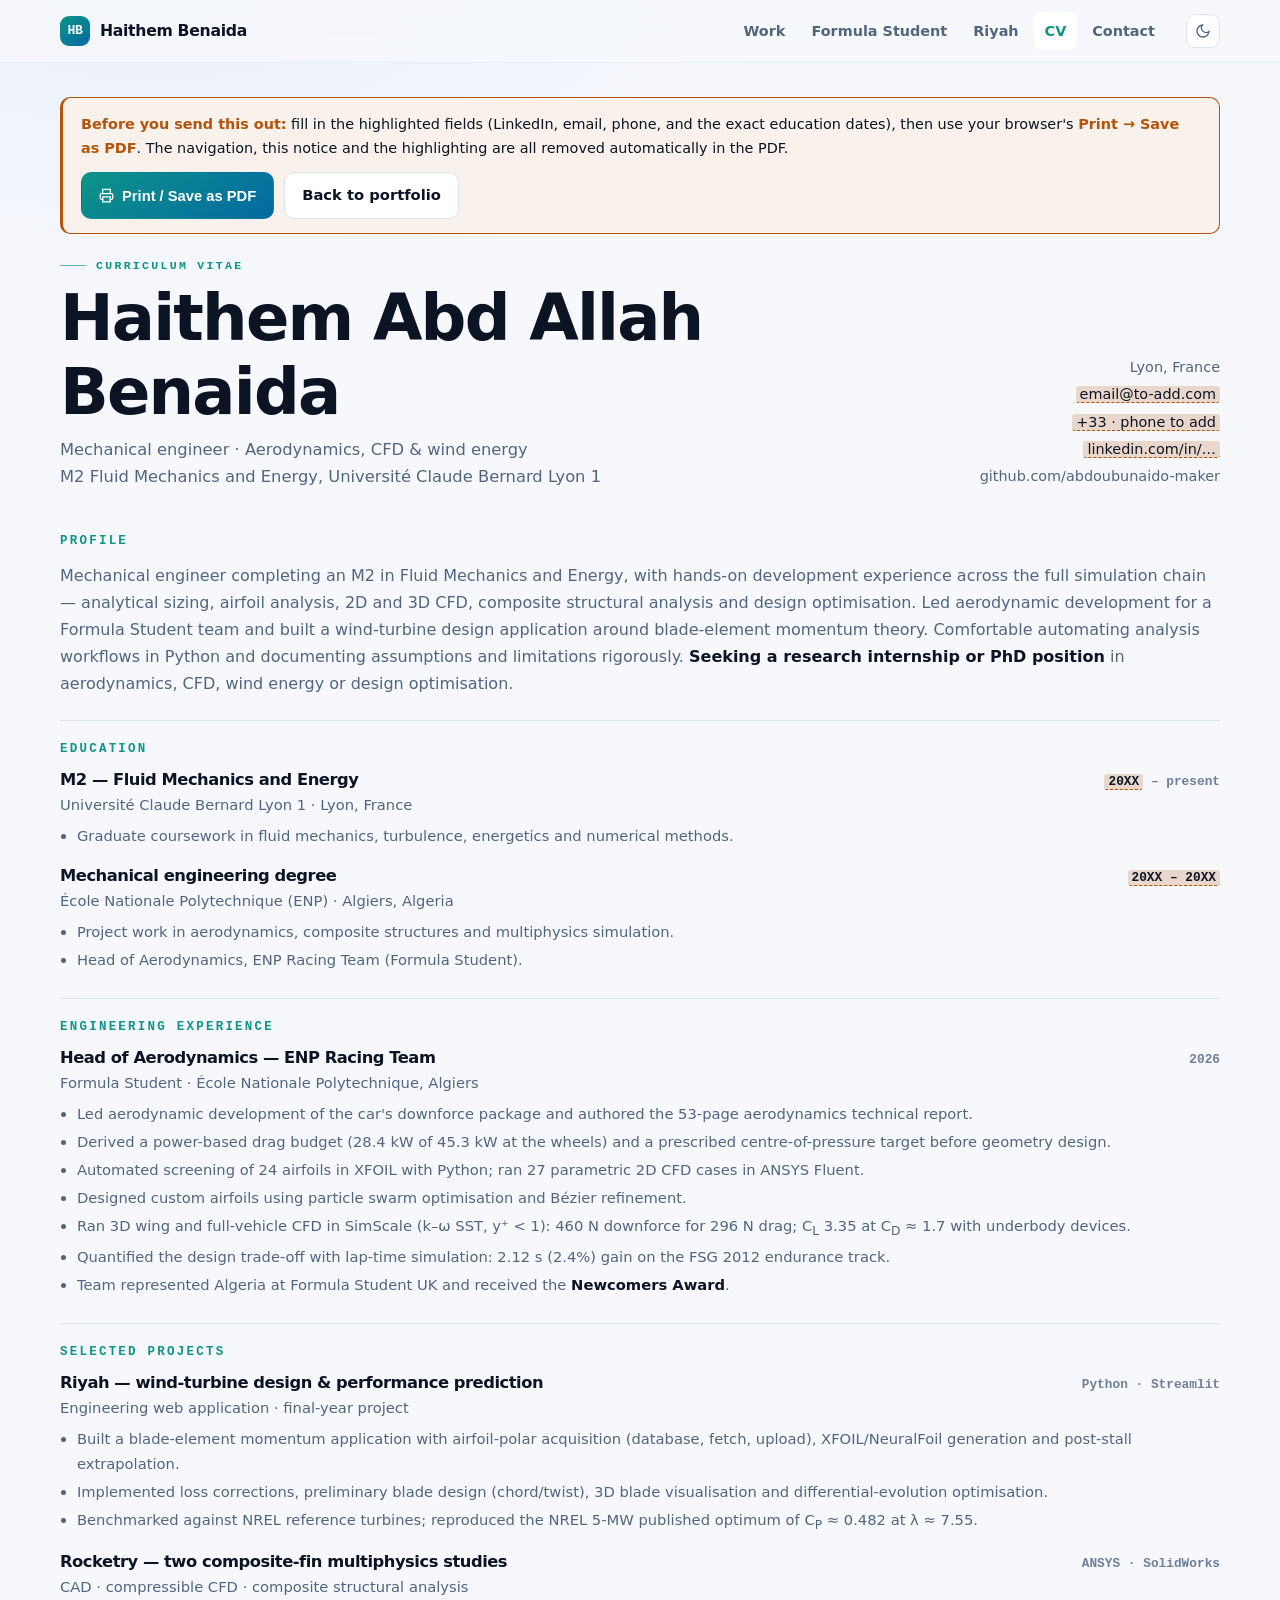
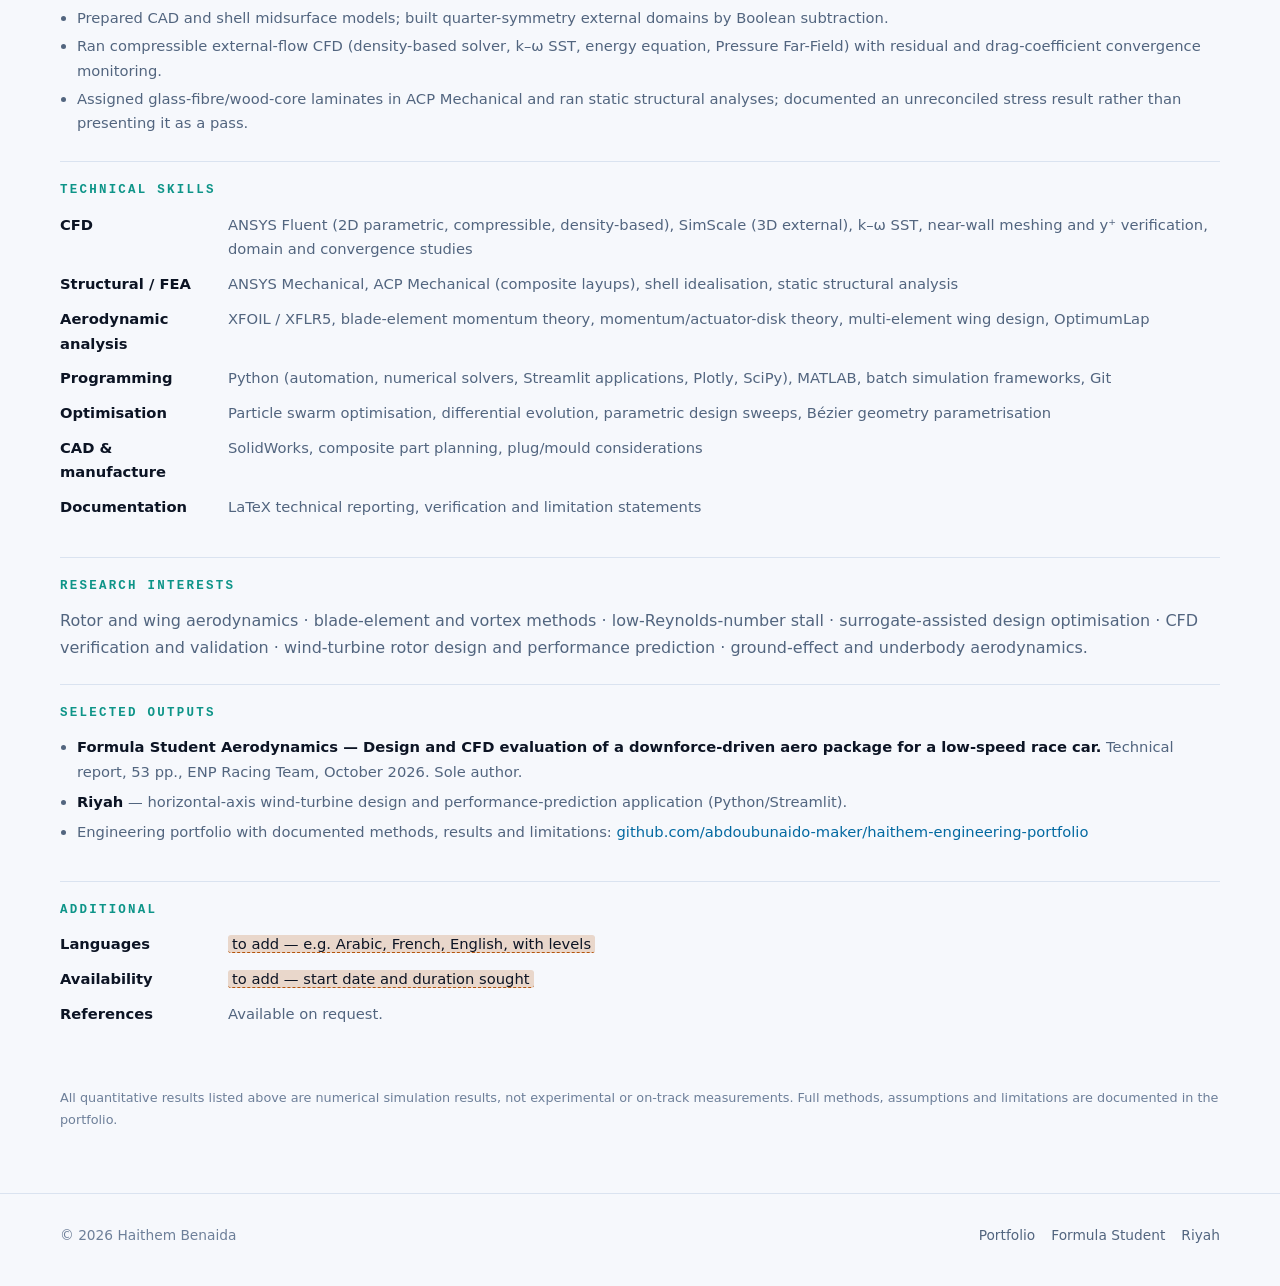
==== cv.html @ db4e2503 "Rebuild portfolio as a research-grade multi-page site Expand the Formula Student and Riyah sections " ====
<!doctype html>
<html lang="en" data-theme="light">
<head>
<meta charset="utf-8">
<meta name="viewport" content="width=device-width, initial-scale=1">
<title>Curriculum Vitae — Haithem Benaida</title>
<meta name="description" content="CV of Haithem Abd Allah Benaida — mechanical engineer, M2 Fluid Mechanics and Energy, specialising in aerodynamics, CFD, wind energy and design optimisation.">
<link rel="stylesheet" href="assets/css/site.css">
<link rel="icon" href="data:image/svg+xml,<svg xmlns='http://www.w3.org/2000/svg' viewBox='0 0 32 32'><rect width='32' height='32' rx='8' fill='%235eead4'/><text x='16' y='22' font-family='monospace' font-size='16' font-weight='bold' text-anchor='middle' fill='%2304211d'>HB</text></svg>">
<style>
  .cv-head { display:grid; grid-template-columns:minmax(0,1fr) auto; gap:24px; align-items:end; }
  .cv-contact { font-size:.9rem; color:var(--muted); text-align:right; line-height:1.9; }
  .cv-contact a { color:var(--muted); }
  .fill {
    background:color-mix(in srgb, var(--warn) 20%, transparent);
    border-bottom:1px dashed var(--warn);
    padding:0 4px; border-radius:3px; color:var(--text);
  }
  .setup-note {
    border:1px solid var(--warn); border-left-width:3px; border-radius:10px;
    background:color-mix(in srgb, var(--warn) 8%, var(--panel));
    padding:14px 18px; margin:0 0 26px; font-size:.9rem;
  }
  .setup-note strong { color:var(--warn); }
  .cv-section { padding:22px 0; border-top:1px solid var(--line); }
  .cv-section:first-of-type { border-top:0; }
  .cv-section > h2 {
    font:700 .78rem/1 var(--mono); letter-spacing:.18em; text-transform:uppercase;
    color:var(--accent); margin:0 0 16px;
  }
  .cv-entry { margin-bottom:18px; }
  .cv-entry:last-child { margin-bottom:0; }
  .cv-entry-head { display:flex; justify-content:space-between; gap:16px; align-items:baseline; flex-wrap:wrap; }
  .cv-entry-head h3 { margin:0; font-size:1.02rem; }
  .cv-entry-head .when { font:600 .8rem/1.5 var(--mono); color:var(--muted-2); white-space:nowrap; }
  .cv-entry .org { color:var(--muted); font-size:.92rem; margin:2px 0 6px; }
  .cv-entry ul { margin:6px 0 0; font-size:.92rem; color:var(--muted); }
  .cv-entry li { margin:.22em 0; }
  .cv-skills { display:grid; grid-template-columns:150px minmax(0,1fr); gap:10px 18px; font-size:.92rem; }
  .cv-skills dt { font-weight:650; color:var(--text); }
  .cv-skills dd { margin:0; color:var(--muted); }
  @media (max-width:700px) {
    .cv-head { grid-template-columns:1fr; }
    .cv-contact { text-align:left; }
    .cv-skills { grid-template-columns:1fr; gap:2px 0; }
    .cv-skills dd { margin-bottom:8px; }
  }
  @media print {
    .cv-head { grid-template-columns:minmax(0,1fr) auto; }
    .cv-contact { text-align:right; }
    .fill { background:none; border:0; padding:0; }
    .cv-section { padding:12px 0; }
    .cv-entry { margin-bottom:11px; }
    h1 { font-size:20pt; margin-bottom:.15em; }
  }
</style>
</head>
<body>
<a class="skip" href="#main">Skip to content</a>

<nav class="nav no-print">
  <div class="wrap nav-in">
    <a class="brand" href="index.html"><span class="brand-mark">HB</span> Haithem Benaida</a>
    <div class="nav-links" id="navLinks">
      <a href="index.html#work">Work</a>
      <a href="projects/formula-student.html">Formula Student</a>
      <a href="projects/riyah.html">Riyah</a>
      <a href="cv.html" aria-current="page">CV</a>
      <a href="index.html#contact">Contact</a>
    </div>
    <button class="icon-btn nav-toggle" id="navToggle" aria-label="Toggle navigation" aria-expanded="false">
      <svg viewBox="0 0 24 24" fill="none" stroke="currentColor" stroke-width="2" stroke-linecap="round"><path d="M3 6h18M3 12h18M3 18h18"/></svg>
    </button>
    <button class="icon-btn" id="themeBtn" aria-label="Switch theme"></button>
  </div>
</nav>

<main id="main" class="wrap" style="padding:34px 0 50px">

  <div class="setup-note no-print">
    <strong>Before you send this out:</strong> fill in the highlighted fields (LinkedIn, email, phone,
    and the exact education dates), then use your browser's <strong>Print → Save as PDF</strong>.
    The navigation, this notice and the highlighting are all removed automatically in the PDF.
    <div class="btn-row" style="margin-top:12px">
      <button class="btn btn-primary" onclick="window.print()">
        <svg viewBox="0 0 24 24" fill="none" stroke="currentColor" stroke-width="2" stroke-linecap="round"><path d="M6 9V2h12v7M6 18H4a2 2 0 0 1-2-2v-5a2 2 0 0 1 2-2h16a2 2 0 0 1 2 2v5a2 2 0 0 1-2 2h-2"/><path d="M6 14h12v8H6z"/></svg>
        Print / Save as PDF
      </button>
      <a class="btn" href="index.html">Back to portfolio</a>
    </div>
  </div>

  <header class="cv-head" style="padding-bottom:22px">
    <div>
      <div class="eyebrow no-print">Curriculum vitae</div>
      <h1 style="margin:.15em 0 .1em">Haithem Abd Allah Benaida</h1>
      <p class="muted mb-0" style="font-size:1.02rem">
        Mechanical engineer · Aerodynamics, CFD &amp; wind energy<br>
        M2 Fluid Mechanics and Energy, Université Claude Bernard Lyon 1
      </p>
    </div>
    <div class="cv-contact">
      Lyon, France<br>
      <span class="fill">email@to-add.com</span><br>
      <span class="fill">+33 · phone to add</span><br>
      <span class="fill">linkedin.com/in/…</span><br>
      <a href="https://github.com/abdoubunaido-maker">github.com/abdoubunaido-maker</a>
    </div>
  </header>

  <section class="cv-section">
    <h2>Profile</h2>
    <p class="muted mb-0">
      Mechanical engineer completing an M2 in Fluid Mechanics and Energy, with hands-on development
      experience across the full simulation chain — analytical sizing, airfoil analysis, 2D and 3D
      CFD, composite structural analysis and design optimisation. Led aerodynamic development for a
      Formula Student team and built a wind-turbine design application around blade-element momentum
      theory. Comfortable automating analysis workflows in Python and documenting assumptions and
      limitations rigorously. <strong>Seeking a research internship or PhD position</strong> in
      aerodynamics, CFD, wind energy or design optimisation.
    </p>
  </section>

  <section class="cv-section">
    <h2>Education</h2>
    <div class="cv-entry">
      <div class="cv-entry-head">
        <h3>M2 — Fluid Mechanics and Energy</h3>
        <span class="when"><span class="fill">20XX</span> – present</span>
      </div>
      <p class="org">Université Claude Bernard Lyon 1 · Lyon, France</p>
      <ul>
        <li>Graduate coursework in fluid mechanics, turbulence, energetics and numerical methods.</li>
      </ul>
    </div>
    <div class="cv-entry">
      <div class="cv-entry-head">
        <h3>Mechanical engineering degree</h3>
        <span class="when"><span class="fill">20XX – 20XX</span></span>
      </div>
      <p class="org">École Nationale Polytechnique (ENP) · Algiers, Algeria</p>
      <ul>
        <li>Project work in aerodynamics, composite structures and multiphysics simulation.</li>
        <li>Head of Aerodynamics, ENP Racing Team (Formula Student).</li>
      </ul>
    </div>
  </section>

  <section class="cv-section">
    <h2>Engineering experience</h2>
    <div class="cv-entry">
      <div class="cv-entry-head">
        <h3>Head of Aerodynamics — ENP Racing Team</h3>
        <span class="when">2026</span>
      </div>
      <p class="org">Formula Student · École Nationale Polytechnique, Algiers</p>
      <ul>
        <li>Led aerodynamic development of the car's downforce package and authored the 53-page aerodynamics technical report.</li>
        <li>Derived a power-based drag budget (28.4 kW of 45.3 kW at the wheels) and a prescribed centre-of-pressure target before geometry design.</li>
        <li>Automated screening of 24 airfoils in XFOIL with Python; ran 27 parametric 2D CFD cases in ANSYS Fluent.</li>
        <li>Designed custom airfoils using particle swarm optimisation and Bézier refinement.</li>
        <li>Ran 3D wing and full-vehicle CFD in SimScale (k–ω SST, y⁺ &lt; 1): 460 N downforce for 296 N drag; C<sub>L</sub> 3.35 at C<sub>D</sub> ≈ 1.7 with underbody devices.</li>
        <li>Quantified the design trade-off with lap-time simulation: 2.12 s (2.4%) gain on the FSG 2012 endurance track.</li>
        <li>Team represented Algeria at Formula Student UK and received the <strong>Newcomers Award</strong>.</li>
      </ul>
    </div>
  </section>

  <section class="cv-section">
    <h2>Selected projects</h2>
    <div class="cv-entry">
      <div class="cv-entry-head">
        <h3>Riyah — wind-turbine design &amp; performance prediction</h3>
        <span class="when">Python · Streamlit</span>
      </div>
      <p class="org">Engineering web application · final-year project</p>
      <ul>
        <li>Built a blade-element momentum application with airfoil-polar acquisition (database, fetch, upload), XFOIL/NeuralFoil generation and post-stall extrapolation.</li>
        <li>Implemented loss corrections, preliminary blade design (chord/twist), 3D blade visualisation and differential-evolution optimisation.</li>
        <li>Benchmarked against NREL reference turbines; reproduced the NREL 5-MW published optimum of C<sub>P</sub> ≈ 0.482 at λ ≈ 7.55.</li>
      </ul>
    </div>
    <div class="cv-entry">
      <div class="cv-entry-head">
        <h3>Rocketry — two composite-fin multiphysics studies</h3>
        <span class="when">ANSYS · SolidWorks</span>
      </div>
      <p class="org">CAD · compressible CFD · composite structural analysis</p>
      <ul>
        <li>Prepared CAD and shell midsurface models; built quarter-symmetry external domains by Boolean subtraction.</li>
        <li>Ran compressible external-flow CFD (density-based solver, k–ω SST, energy equation, Pressure Far-Field) with residual and drag-coefficient convergence monitoring.</li>
        <li>Assigned glass-fibre/wood-core laminates in ACP Mechanical and ran static structural analyses; documented an unreconciled stress result rather than presenting it as a pass.</li>
      </ul>
    </div>
  </section>

  <section class="cv-section">
    <h2>Technical skills</h2>
    <dl class="cv-skills">
      <dt>CFD</dt>
      <dd>ANSYS Fluent (2D parametric, compressible, density-based), SimScale (3D external), k–ω SST, near-wall meshing and y⁺ verification, domain and convergence studies</dd>
      <dt>Structural / FEA</dt>
      <dd>ANSYS Mechanical, ACP Mechanical (composite layups), shell idealisation, static structural analysis</dd>
      <dt>Aerodynamic analysis</dt>
      <dd>XFOIL / XFLR5, blade-element momentum theory, momentum/actuator-disk theory, multi-element wing design, OptimumLap</dd>
      <dt>Programming</dt>
      <dd>Python (automation, numerical solvers, Streamlit applications, Plotly, SciPy), MATLAB, batch simulation frameworks, Git</dd>
      <dt>Optimisation</dt>
      <dd>Particle swarm optimisation, differential evolution, parametric design sweeps, Bézier geometry parametrisation</dd>
      <dt>CAD &amp; manufacture</dt>
      <dd>SolidWorks, composite part planning, plug/mould considerations</dd>
      <dt>Documentation</dt>
      <dd>LaTeX technical reporting, verification and limitation statements</dd>
    </dl>
  </section>

  <section class="cv-section">
    <h2>Research interests</h2>
    <p class="muted mb-0">
      Rotor and wing aerodynamics · blade-element and vortex methods · low-Reynolds-number stall ·
      surrogate-assisted design optimisation · CFD verification and validation · wind-turbine rotor
      design and performance prediction · ground-effect and underbody aerodynamics.
    </p>
  </section>

  <section class="cv-section">
    <h2>Selected outputs</h2>
    <ul class="muted" style="font-size:.92rem">
      <li><strong>Formula Student Aerodynamics — Design and CFD evaluation of a downforce-driven aero package for a low-speed race car.</strong> Technical report, 53 pp., ENP Racing Team, October 2026. Sole author.</li>
      <li><strong>Riyah</strong> — horizontal-axis wind-turbine design and performance-prediction application (Python/Streamlit).</li>
      <li>Engineering portfolio with documented methods, results and limitations:
        <a href="https://github.com/abdoubunaido-maker/haithem-engineering-portfolio">github.com/abdoubunaido-maker/haithem-engineering-portfolio</a></li>
    </ul>
  </section>

  <section class="cv-section">
    <h2>Additional</h2>
    <dl class="cv-skills">
      <dt>Languages</dt>
      <dd><span class="fill">to add — e.g. Arabic, French, English, with levels</span></dd>
      <dt>Availability</dt>
      <dd><span class="fill">to add — start date and duration sought</span></dd>
      <dt>References</dt>
      <dd>Available on request.</dd>
    </dl>
  </section>

  <p class="dim" style="font-size:.8rem;margin-top:24px">
    All quantitative results listed above are numerical simulation results, not experimental or
    on-track measurements. Full methods, assumptions and limitations are documented in the portfolio.
  </p>

</main>

<footer class="footer no-print">
  <div class="wrap footer-in">
    <div>© <span id="year">2026</span> Haithem Benaida</div>
    <div class="footer-links">
      <a href="index.html">Portfolio</a>
      <a href="projects/formula-student.html">Formula Student</a>
      <a href="projects/riyah.html">Riyah</a>
    </div>
  </div>
</footer>

<script src="assets/js/site.js"></script>
</body>
</html>
---- assets/css/site.css ----
/* ==========================================================================
   Haithem Benaida — Engineering Portfolio
   Design system: instrumentation-inspired, data-forward, no dependencies.
   ========================================================================== */

/* ---------- Tokens ---------- */
:root {
  --bg: #070b14;
  --bg-grad: #0d1526;
  --panel: #101a2d;
  --panel-2: #16223c;
  --line: #22304f;
  --line-soft: #1a2540;
  --text: #e9eff9;
  --muted: #9db0cb;
  --muted-2: #7387a3;
  --accent: #5eead4;
  --accent-2: #7dd3fc;
  --accent-ink: #04211d;
  --warn: #fbbf24;
  --danger: #fb7185;
  --good: #4ade80;

  --radius: 16px;
  --radius-sm: 10px;
  --maxw: 1160px;
  --mono: ui-monospace, "SF Mono", SFMono-Regular, "JetBrains Mono", Menlo, Consolas, monospace;
  --sans: system-ui, -apple-system, "Segoe UI", Inter, Roboto, Helvetica, Arial, sans-serif;
  --shadow: 0 1px 0 rgba(255, 255, 255, .03) inset, 0 18px 40px -24px rgba(0, 0, 0, .8);
}

[data-theme="light"] {
  --bg: #f6f8fc;
  --bg-grad: #e8eef8;
  --panel: #ffffff;
  --panel-2: #f2f6fc;
  --line: #dae3f0;
  --line-soft: #e7edf7;
  --text: #0c1424;
  --muted: #52657f;
  --muted-2: #6d7f99;
  --accent: #0d9488;
  --accent-2: #0369a1;
  --accent-ink: #ffffff;
  --warn: #b45309;
  --danger: #be123c;
  --good: #15803d;
  --shadow: 0 1px 2px rgba(16, 32, 64, .04), 0 12px 28px -20px rgba(16, 32, 64, .35);
}

/* ---------- Base ---------- */
* { box-sizing: border-box; }

html {
  scroll-behavior: smooth;
  scroll-padding-top: 84px;
  -webkit-text-size-adjust: 100%;
}

body {
  margin: 0;
  font: 16px/1.68 var(--sans);
  color: var(--text);
  background:
    radial-gradient(1100px 620px at 12% -8%, var(--bg-grad) 0%, transparent 62%),
    var(--bg);
  background-attachment: fixed;
  -webkit-font-smoothing: antialiased;
}

img { max-width: 100%; height: auto; display: block; }

a { color: var(--accent-2); text-decoration: none; }
a:hover { text-decoration: underline; text-underline-offset: 3px; }

h1, h2, h3, h4 { line-height: 1.16; letter-spacing: -.028em; font-weight: 680; }
h1 { font-size: clamp(2.3rem, 5.6vw, 4rem); margin: .35em 0 .5em; }
h2 { font-size: clamp(1.5rem, 2.8vw, 2.05rem); margin: 0 0 .7em; }
h3 { font-size: 1.16rem; margin: 1.6em 0 .5em; }
h4 { font-size: 1rem; margin: 1.3em 0 .4em; }
p { margin: 0 0 1em; }
ul, ol { margin: 0 0 1em; padding-left: 1.15em; }
li { margin: .34em 0; }
strong { font-weight: 660; color: var(--text); }
hr { border: 0; border-top: 1px solid var(--line); margin: 2.4rem 0; }

code {
  font: .875em/1.5 var(--mono);
  background: var(--panel-2);
  border: 1px solid var(--line-soft);
  border-radius: 6px;
  padding: .1em .38em;
  color: var(--accent);
}

:focus-visible {
  outline: 2px solid var(--accent);
  outline-offset: 3px;
  border-radius: 4px;
}

.wrap { width: min(var(--maxw), calc(100% - 40px)); margin-inline: auto; }
.muted { color: var(--muted); }
.dim { color: var(--muted-2); }
.center { text-align: center; }
.nowrap { white-space: nowrap; }

.skip {
  position: absolute; left: -9999px; top: 0;
  background: var(--accent); color: var(--accent-ink);
    padding: 10px 16px; border-radius: 0 0 8px 0; z-index: 200; font-weight: 650;
}
.skip:focus { left: 0; }

/* ---------- Eyebrow / kicker ---------- */
.eyebrow {
  font: 700 .72rem/1 var(--mono);
  letter-spacing: .2em;
  text-transform: uppercase;
  color: var(--accent);
  display: flex; align-items: center; gap: 10px;
}
.eyebrow::before {
  content: ""; width: 26px; height: 1px; background: var(--accent); opacity: .65;
}
.eyebrow.no-rule::before { display: none; }

/* ---------- Nav ---------- */
.nav {
  position: sticky; top: 0; z-index: 90;
  background: color-mix(in srgb, var(--bg) 86%, transparent);
  backdrop-filter: blur(14px) saturate(140%);
  border-bottom: 1px solid var(--line-soft);
}
.nav-in {
  display: flex; align-items: center; gap: 20px;
  min-height: 62px;
}
.brand {
  display: flex; align-items: center; gap: 10px;
  font-weight: 700; letter-spacing: -.02em; color: var(--text);
  margin-right: auto; font-size: .98rem;
}
.brand:hover { text-decoration: none; }
.brand-mark {
  width: 30px; height: 30px; flex: none;
  border-radius: 9px;
  background: linear-gradient(145deg, var(--accent), var(--accent-2));
  color: var(--accent-ink);
  display: grid; place-items: center;
  font: 800 .82rem/1 var(--mono);
}
.nav-links { display: flex; align-items: center; gap: 4px; }
.nav-links a {
  color: var(--muted); font-size: .9rem; font-weight: 550;
  padding: 7px 11px; border-radius: 8px;
}
.nav-links a:hover { color: var(--text); background: var(--panel); text-decoration: none; }
.nav-links a[aria-current="page"] { color: var(--accent); background: var(--panel); }

.icon-btn {
  appearance: none; cursor: pointer;
  width: 34px; height: 34px; flex: none;
  display: grid; place-items: center;
  border: 1px solid var(--line); border-radius: 9px;
  background: var(--panel); color: var(--muted);
}
.icon-btn:hover { color: var(--accent); border-color: var(--accent); }
.icon-btn svg { width: 16px; height: 16px; }

.nav-toggle { display: none; }

/* ---------- Buttons ---------- */
.btn {
  display: inline-flex; align-items: center; gap: 8px;
  padding: 10px 17px; border-radius: 10px;
  font-size: .92rem; font-weight: 620;
  border: 1px solid var(--line);
  background: var(--panel); color: var(--text);
  cursor: pointer;
}
.btn:hover { border-color: var(--accent); color: var(--accent); text-decoration: none; }
.btn-primary {
  background: linear-gradient(145deg, var(--accent), var(--accent-2));
  color: var(--accent-ink); border-color: transparent;
}
.btn-primary:hover { color: var(--accent-ink); filter: brightness(1.07); }
.btn svg { width: 15px; height: 15px; }
.btn-row { display: flex; flex-wrap: wrap; gap: 10px; margin-top: 1.6rem; }

/* ---------- Hero ---------- */
.hero { padding: clamp(44px, 7vw, 86px) 0 clamp(34px, 5vw, 56px); }
.hero-grid {
  display: grid; grid-template-columns: 1.08fr .92fr;
  gap: clamp(24px, 4vw, 52px); align-items: center;
}
.hero h1 { margin-bottom: .35em; }
.hero h1 .grad {
  background: linear-gradient(100deg, var(--accent), var(--accent-2));
  -webkit-background-clip: text; background-clip: text; color: transparent;
}
.lede { font-size: clamp(1.02rem, 1.5vw, 1.16rem); color: var(--muted); max-width: 60ch; }
.hero-figure {
  border: 1px solid var(--line); border-radius: var(--radius);
  background: var(--panel); overflow: hidden; box-shadow: var(--shadow);
}
.hero-figure img { background: #eef1f6; }
.hero-figure figcaption {
  padding: 11px 15px; font-size: .8rem; color: var(--muted-2);
  border-top: 1px solid var(--line-soft); font-family: var(--mono);
}

/* ---------- Chips ---------- */
.chips { display: flex; flex-wrap: wrap; gap: 7px; margin: 1.4rem 0 0; }
.chip {
  font: 600 .78rem/1 var(--sans);
  border: 1px solid var(--line); background: var(--panel);
  color: var(--muted); border-radius: 999px; padding: 6px 11px;
}
.chip-accent { border-color: color-mix(in srgb, var(--accent) 45%, var(--line)); color: var(--accent); }

/* ---------- Sections ---------- */
.section { padding: clamp(38px, 5.5vw, 66px) 0; border-top: 1px solid var(--line-soft); }
.section-head { max-width: 72ch; margin-bottom: 2rem; }
.section-head p { color: var(--muted); margin-bottom: 0; }
.section-head h2 { margin-top: .55rem; }

/* ---------- Metrics ---------- */
.metrics {
  display: grid; grid-template-columns: repeat(auto-fit, minmax(158px, 1fr));
  gap: 12px;
}
.metric {
  border: 1px solid var(--line); border-radius: var(--radius-sm);
  background: linear-gradient(160deg, var(--panel), var(--panel-2));
  padding: 17px 16px;
}
.metric-val {
  font: 700 clamp(1.5rem, 2.6vw, 1.95rem)/1.05 var(--mono);
  letter-spacing: -.04em; color: var(--accent);
  display: block; margin-bottom: 6px;
}
.metric-val .unit { font-size: .55em; color: var(--muted); letter-spacing: 0; margin-left: 2px; }
.metric-label { font-size: .84rem; color: var(--text); font-weight: 580; display: block; }
.metric-note { font-size: .74rem; color: var(--muted-2); display: block; margin-top: 4px; line-height: 1.45; }

/* ---------- Cards / projects ---------- */
.grid-2 { display: grid; grid-template-columns: repeat(2, minmax(0, 1fr)); gap: 16px; }
.grid-3 { display: grid; grid-template-columns: repeat(3, minmax(0, 1fr)); gap: 16px; }

.card {
  border: 1px solid var(--line); border-radius: var(--radius);
  background: linear-gradient(160deg, var(--panel), color-mix(in srgb, var(--panel-2) 70%, var(--panel)));
  padding: 22px; box-shadow: var(--shadow);
}
.card > :last-child { margin-bottom: 0; }
.card h3 { margin-top: .5rem; }
.card p { color: var(--muted); }

.project {
  display: flex; flex-direction: column;
  border: 1px solid var(--line); border-radius: var(--radius);
  background: var(--panel); overflow: hidden;
  box-shadow: var(--shadow);
  transition: border-color .18s ease, transform .18s ease;
}
.project:hover { border-color: color-mix(in srgb, var(--accent) 50%, var(--line)); transform: translateY(-2px); }
.project-thumb {
  aspect-ratio: 16 / 8.4; overflow: hidden;
  border-bottom: 1px solid var(--line-soft);
  background: var(--panel-2);
}
.project-thumb img { width: 100%; height: 100%; object-fit: cover; object-position: center; }
.project-thumb.contain img { object-fit: contain; background: #eef1f6; }
.project-body { padding: 20px 21px 22px; display: flex; flex-direction: column; flex: 1; }
.project-body h3 { margin: .5rem 0 .55rem; font-size: 1.2rem; }
.project-body p { color: var(--muted); font-size: .94rem; }
.project-tags {
  font: 500 .76rem/1.5 var(--mono); color: var(--muted-2);
  margin: auto 0 .9rem; padding-top: .5rem;
}
.project-link { font-weight: 640; font-size: .92rem; display: inline-flex; align-items: center; gap: 6px; }
.project.featured { grid-column: span 2; }
.project.featured .project-thumb { aspect-ratio: 16 / 6.6; }

.stat-row {
  display: flex; flex-wrap: wrap; gap: 16px;
  padding: 12px 0; margin: 0 0 .5rem;
  border-top: 1px solid var(--line-soft); border-bottom: 1px solid var(--line-soft);
}
.stat-row div { font-size: .8rem; color: var(--muted-2); }
.stat-row b { display: block; font: 700 1.05rem/1.2 var(--mono); color: var(--accent); }

/* ---------- Figures ---------- */
.figure {
  margin: 1.6rem 0;
  border: 1px solid var(--line); border-radius: var(--radius-sm);
  background: var(--panel); overflow: hidden;
}
.figure-media { background: #f3f5f9; cursor: zoom-in; }
[data-theme="light"] .figure-media { background: #f7f9fc; }
.figure-media.dark-bg { background: #0d1117; }
.figure-media img { width: 100%; }
.figure figcaption {
  padding: 12px 15px; font-size: .84rem; color: var(--muted);
  border-top: 1px solid var(--line-soft); line-height: 1.55;
}
.fig-num {
  font: 700 .72rem/1 var(--mono); color: var(--accent);
  letter-spacing: .08em; text-transform: uppercase; margin-right: 8px;
}
.fig-pair { display: grid; grid-template-columns: 1fr 1fr; gap: 14px; }
.fig-pair .figure { margin: 0; }
.fig-trio { display: grid; grid-template-columns: repeat(3, 1fr); gap: 12px; }
.fig-trio .figure { margin: 0; }

/* ---------- Tables ---------- */
.table-wrap {
  overflow-x: auto; margin: 1.5rem 0;
  border: 1px solid var(--line); border-radius: var(--radius-sm);
  background: var(--panel);
}
table { border-collapse: collapse; width: 100%; font-size: .88rem; }
caption {
  text-align: left; padding: 13px 16px;
  font-size: .82rem; color: var(--muted);
  border-bottom: 1px solid var(--line-soft);
}
caption .fig-num { color: var(--accent-2); }
th, td { padding: 9px 14px; text-align: left; border-bottom: 1px solid var(--line-soft); }
thead th {
  font: 650 .74rem/1.4 var(--mono);
  letter-spacing: .07em; text-transform: uppercase;
  color: var(--muted-2); background: var(--panel-2);
  white-space: nowrap;
}
tbody tr:last-child td { border-bottom: 0; }
tbody tr:hover { background: color-mix(in srgb, var(--accent) 5%, transparent); }
td.num, th.num { text-align: right; font-family: var(--mono); font-size: .84rem; }
tr.best td { background: color-mix(in srgb, var(--good) 12%, transparent); }
tr.best td:first-child { box-shadow: inset 3px 0 0 var(--good); }
.table-note { font-size: .78rem; color: var(--muted-2); padding: 10px 16px; border-top: 1px solid var(--line-soft); }

/* ---------- Callouts ---------- */
.callout {
  border: 1px solid var(--line);
  border-left: 3px solid var(--accent-2);
  border-radius: var(--radius-sm);
  background: var(--panel); padding: 16px 18px; margin: 1.5rem 0;
}
.callout > :last-child { margin-bottom: 0; }
.callout-title {
  font: 700 .72rem/1 var(--mono); letter-spacing: .14em; text-transform: uppercase;
  color: var(--accent-2); margin-bottom: 9px; display: block;
}
.callout p { font-size: .92rem; color: var(--muted); }
.callout.warn { border-left-color: var(--warn); }
.callout.warn .callout-title { color: var(--warn); }
.callout.result { border-left-color: var(--accent); }
.callout.result .callout-title { color: var(--accent); }

/* ---------- Equations ---------- */
.eq {
  margin: 1.4rem 0; padding: 16px 20px;
  border: 1px solid var(--line); border-radius: var(--radius-sm);
  background: var(--panel-2);
  display: flex; align-items: center; gap: 18px; flex-wrap: wrap;
  overflow-x: auto;
}
.eq-body {
  font: 400 1.06rem/1.9 "Cambria", "Georgia", serif;
  color: var(--text); flex: 1; min-width: 240px;
}
.eq-body i, .v { font-style: italic; }
.eq-body sub, .eq-body sup { font-size: .68em; font-style: normal; }
.eq-num { font: 600 .78rem/1 var(--mono); color: var(--muted-2); }
.frac { display: inline-flex; flex-direction: column; vertical-align: middle; text-align: center; margin: 0 .28em; }
.frac > span:first-child { border-bottom: 1px solid currentColor; padding: 0 .35em .12em; }
.frac > span:last-child { padding: .12em .35em 0; }
.sqrt { border-top: 1px solid currentColor; padding: .1em .25em 0; margin-left: .1em; }

/* ---------- Steps ---------- */
.steps { counter-reset: step; list-style: none; padding: 0; margin: 1.6rem 0; }
.steps > li {
  counter-increment: step; position: relative;
  padding: 0 0 1.5rem 3.1rem; margin: 0;
  border-left: 1px solid var(--line); margin-left: 15px;
}
.steps > li:last-child { border-left-color: transparent; padding-bottom: 0; }
.steps > li::before {
  content: counter(step, decimal-leading-zero);
  position: absolute; left: -16px; top: -2px;
  width: 31px; height: 31px; border-radius: 50%;
  background: var(--panel); border: 1px solid var(--line);
  color: var(--accent); font: 700 .74rem/31px var(--mono); text-align: center;
}
.steps h4 { margin: .1rem 0 .4rem; font-size: 1.02rem; }
.steps p { color: var(--muted); font-size: .93rem; margin-bottom: .5rem; }

/* ---------- Report layout with TOC ---------- */
.report { display: grid; grid-template-columns: minmax(0, 1fr) 216px; gap: clamp(24px, 4vw, 48px); align-items: start; }
.toc { position: sticky; top: 82px; font-size: .85rem; }
.toc-title {
  font: 700 .7rem/1 var(--mono); letter-spacing: .16em; text-transform: uppercase;
  color: var(--muted-2); margin-bottom: 12px;
}
.toc ol { list-style: none; padding: 0; margin: 0; border-left: 1px solid var(--line); }
.toc a {
  display: block; padding: 6px 0 6px 13px; margin-left: -1px;
  color: var(--muted); border-left: 1px solid transparent; line-height: 1.4;
}
.toc a:hover { color: var(--text); text-decoration: none; }
.toc a.active { color: var(--accent); border-left-color: var(--accent); }
.report-main > section:first-child h2 { margin-top: 0; }
.report-main section { scroll-margin-top: 80px; padding-bottom: 1.2rem; }

/* ---------- Badges ---------- */
.badge {
  display: inline-flex; align-items: center; gap: 6px;
  font: 650 .72rem/1 var(--mono); letter-spacing: .06em; text-transform: uppercase;
  padding: 5px 9px; border-radius: 6px;
  border: 1px solid var(--line); background: var(--panel-2); color: var(--muted);
}
.badge.sim { border-color: color-mix(in srgb, var(--accent-2) 40%, var(--line)); color: var(--accent-2); }
.badge.live { border-color: color-mix(in srgb, var(--good) 40%, var(--line)); color: var(--good); }
.badge.wip { border-color: color-mix(in srgb, var(--warn) 40%, var(--line)); color: var(--warn); }

/* ---------- Interactive panels ---------- */
.panel {
  border: 1px solid var(--line); border-radius: var(--radius);
  background: var(--panel); padding: 20px; margin: 1.7rem 0;
}
.panel-head {
  display: flex; align-items: center; justify-content: space-between;
  gap: 14px; flex-wrap: wrap; margin-bottom: 16px;
}
.panel-head h4 { margin: 0; font-size: 1rem; }
.panel-head p { margin: 4px 0 0; font-size: .82rem; color: var(--muted-2); }

.toggle-group { display: inline-flex; border: 1px solid var(--line); border-radius: 9px; overflow: hidden; background: var(--panel-2); }
.toggle-group button {
  appearance: none; border: 0; cursor: pointer;
  background: transparent; color: var(--muted);
  font: 600 .8rem/1 var(--sans); padding: 8px 13px;
}
.toggle-group button + button { border-left: 1px solid var(--line); }
.toggle-group button[aria-pressed="true"] { background: var(--accent); color: var(--accent-ink); }

.chart { width: 100%; height: auto; display: block; overflow: visible; }
.chart text { font-family: var(--mono); fill: var(--muted-2); font-size: 10px; }
.chart .axis-line { stroke: var(--line); stroke-width: 1; }
.chart .grid-line { stroke: var(--line-soft); stroke-width: 1; }
.chart .axis-label { fill: var(--muted); font-size: 10.5px; }
.chart .bar-label { fill: var(--text); font-size: 10.5px; font-weight: 700; }

.slider-row { display: flex; align-items: center; gap: 14px; flex-wrap: wrap; margin-bottom: 14px; }
.slider-row label { font: 600 .84rem/1 var(--sans); color: var(--muted); }
input[type="range"] {
  -webkit-appearance: none; appearance: none;
  flex: 1; min-width: 180px; height: 4px; border-radius: 4px;
  background: var(--line); outline-offset: 6px;
}
input[type="range"]::-webkit-slider-thumb {
  -webkit-appearance: none; width: 17px; height: 17px; border-radius: 50%;
  background: var(--accent); cursor: pointer; border: 2px solid var(--bg);
}
input[type="range"]::-moz-range-thumb {
  width: 15px; height: 15px; border-radius: 50%; border: 2px solid var(--bg);
  background: var(--accent); cursor: pointer;
}
.readout { font: 700 .9rem/1 var(--mono); color: var(--accent); min-width: 62px; text-align: right; }

.legend { display: flex; flex-wrap: wrap; gap: 14px; margin-top: 12px; font-size: .78rem; color: var(--muted); }
.legend span { display: inline-flex; align-items: center; gap: 6px; }
.legend i { width: 10px; height: 10px; border-radius: 3px; display: inline-block; }

/* ---------- Lightbox ---------- */
.lightbox {
  position: fixed; inset: 0; z-index: 200;
  background: rgba(4, 7, 14, .93);
  display: none; place-items: center; padding: 28px;
  backdrop-filter: blur(4px);
}
.lightbox.open { display: grid; }
.lightbox figure { margin: 0; max-width: min(1200px, 94vw); max-height: 90vh; display: flex; flex-direction: column; gap: 12px; }
.lightbox img { max-height: 76vh; width: auto; margin-inline: auto; border-radius: 8px; background: #fff; }
.lightbox figcaption { color: #cfdaea; font-size: .88rem; text-align: center; max-width: 80ch; margin-inline: auto; }
.lb-close {
  position: absolute; top: 18px; right: 20px;
  width: 38px; height: 38px; border-radius: 10px;
  border: 1px solid #2b3a55; background: #111a2b; color: #cfdaea;
  cursor: pointer; font-size: 1.1rem;
}
.lb-nav {
  position: absolute; top: 50%; transform: translateY(-50%);
  width: 42px; height: 42px; border-radius: 50%;
  border: 1px solid #2b3a55; background: #111a2b; color: #cfdaea;
  cursor: pointer; font-size: 1.2rem;
}
.lb-prev { left: 16px; }
.lb-next { right: 16px; }

/* ---------- Timeline / CV ---------- */
.timeline { list-style: none; padding: 0; margin: 1.5rem 0; }
.timeline li {
  display: grid; grid-template-columns: 128px minmax(0, 1fr);
  gap: 18px; padding: 15px 0; border-top: 1px solid var(--line-soft); margin: 0;
}
.timeline li:first-child { border-top: 0; }
.timeline .when { font: 600 .8rem/1.6 var(--mono); color: var(--accent); }
.timeline h4 { margin: 0 0 .25rem; }
.timeline p { margin: 0; color: var(--muted); font-size: .92rem; }

.skill-grid { display: grid; grid-template-columns: repeat(auto-fit, minmax(230px, 1fr)); gap: 14px; }
.skill-card { border: 1px solid var(--line); border-radius: var(--radius-sm); background: var(--panel); padding: 17px; }
.skill-card h4 { margin: 0 0 .6rem; font-size: .92rem; color: var(--accent); font-family: var(--mono); letter-spacing: .04em; }
.skill-card ul { margin: 0; padding-left: 1.05em; font-size: .88rem; color: var(--muted); }
.skill-card li { margin: .25em 0; }

/* ---------- Footer ---------- */
.footer {
  border-top: 1px solid var(--line);
  padding: 30px 0 44px; color: var(--muted-2); font-size: .86rem;
}
.footer-in { display: flex; flex-wrap: wrap; gap: 16px; align-items: center; justify-content: space-between; }
.footer a { color: var(--muted); }
.footer-links { display: flex; flex-wrap: wrap; gap: 16px; }

/* ---------- Utilities ---------- */
.mt-0 { margin-top: 0; }
.mb-0 { margin-bottom: 0; }
.flow > * + * { margin-top: 1rem; }
.two-col-text { columns: 2; column-gap: 32px; }
.two-col-text p { break-inside: avoid; }

/* ---------- Responsive ---------- */
@media (max-width: 980px) {
  .report { grid-template-columns: 1fr; }
  .toc { display: none; }
  .hero-grid { grid-template-columns: 1fr; }
  .hero-figure { order: -1; }
  .grid-3 { grid-template-columns: repeat(2, minmax(0, 1fr)); }
}

@media (max-width: 760px) {
  .nav-toggle { display: grid; }
  .nav-links {
    position: absolute; left: 0; right: 0; top: 100%;
    flex-direction: column; align-items: stretch; gap: 2px;
    background: var(--bg); border-bottom: 1px solid var(--line);
    padding: 10px 20px 16px; display: none;
  }
  .nav-links.open { display: flex; }
  .nav-links a { padding: 10px 12px; }
  .grid-2, .grid-3, .fig-pair, .fig-trio { grid-template-columns: 1fr; }
  .project.featured { grid-column: span 1; }
  .two-col-text { columns: 1; }
  .timeline li { grid-template-columns: 1fr; gap: 4px; }
  .lb-nav { display: none; }
}

@media (prefers-reduced-motion: reduce) {
  html { scroll-behavior: auto; }
  * { transition: none !important; animation: none !important; }
}

/* ---------- Print (CV-friendly) ---------- */
@media print {
  :root {
    --bg: #fff; --bg-grad: #fff; --panel: #fff; --panel-2: #fff;
    --line: #c9d3e2; --line-soft: #dee5ef;
    --text: #0b1220; --muted: #3d4c63; --muted-2: #5b6b84;
    --accent: #0f766e; --accent-2: #075985; --shadow: none;
  }
  body { background: #fff; font-size: 10.5pt; line-height: 1.5; }
  .nav, .footer, .toc, .btn-row, .lightbox, .icon-btn, .panel, .no-print { display: none !important; }
  .wrap { width: 100%; }
  .section { padding: 14px 0; border-top: 1px solid var(--line); }
  .hero { padding: 0 0 12px; }
  h1 { font-size: 22pt; }
  h2 { font-size: 13pt; }
  h3 { font-size: 11pt; }
  a { color: var(--text); text-decoration: none; }
  .card, .metric, .skill-card, .figure, .table-wrap { break-inside: avoid; box-shadow: none; }
  .timeline li { break-inside: avoid; }
  .figure-media { cursor: default; }
  @page { margin: 14mm; }
}
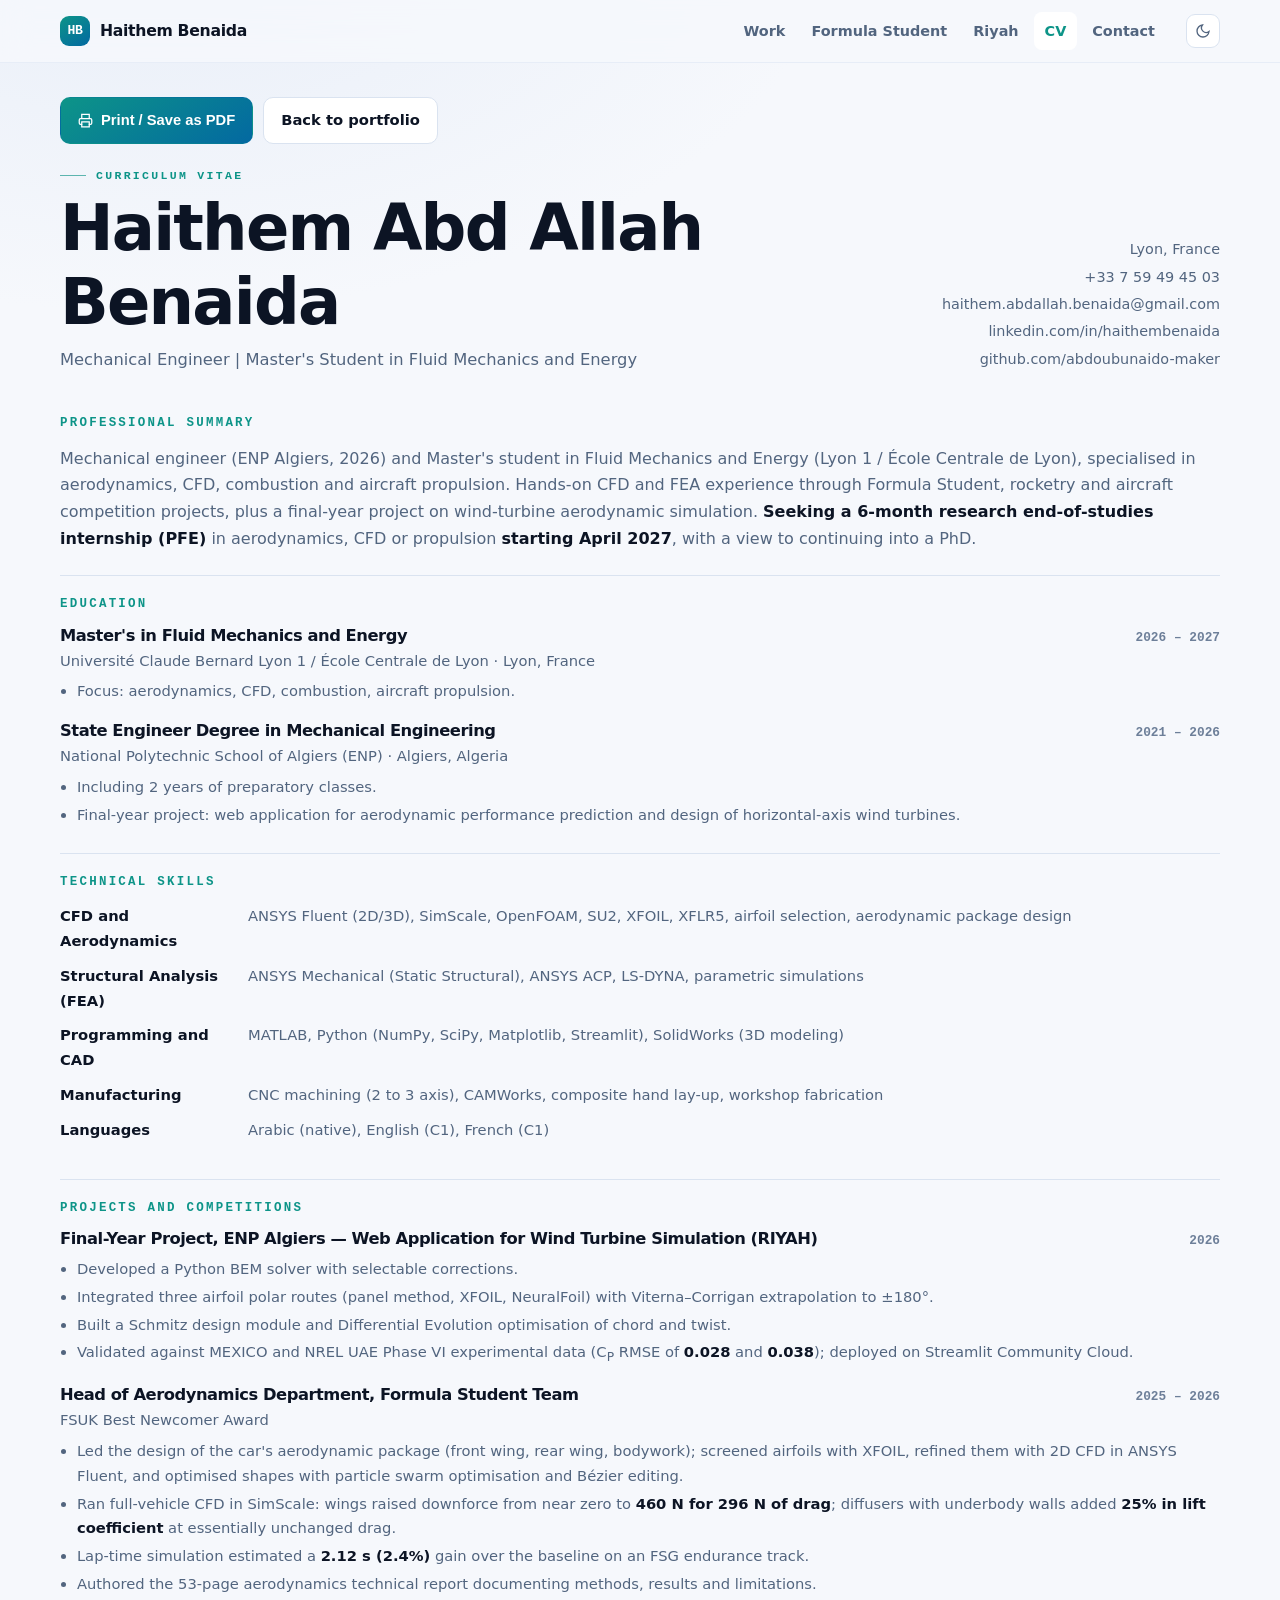
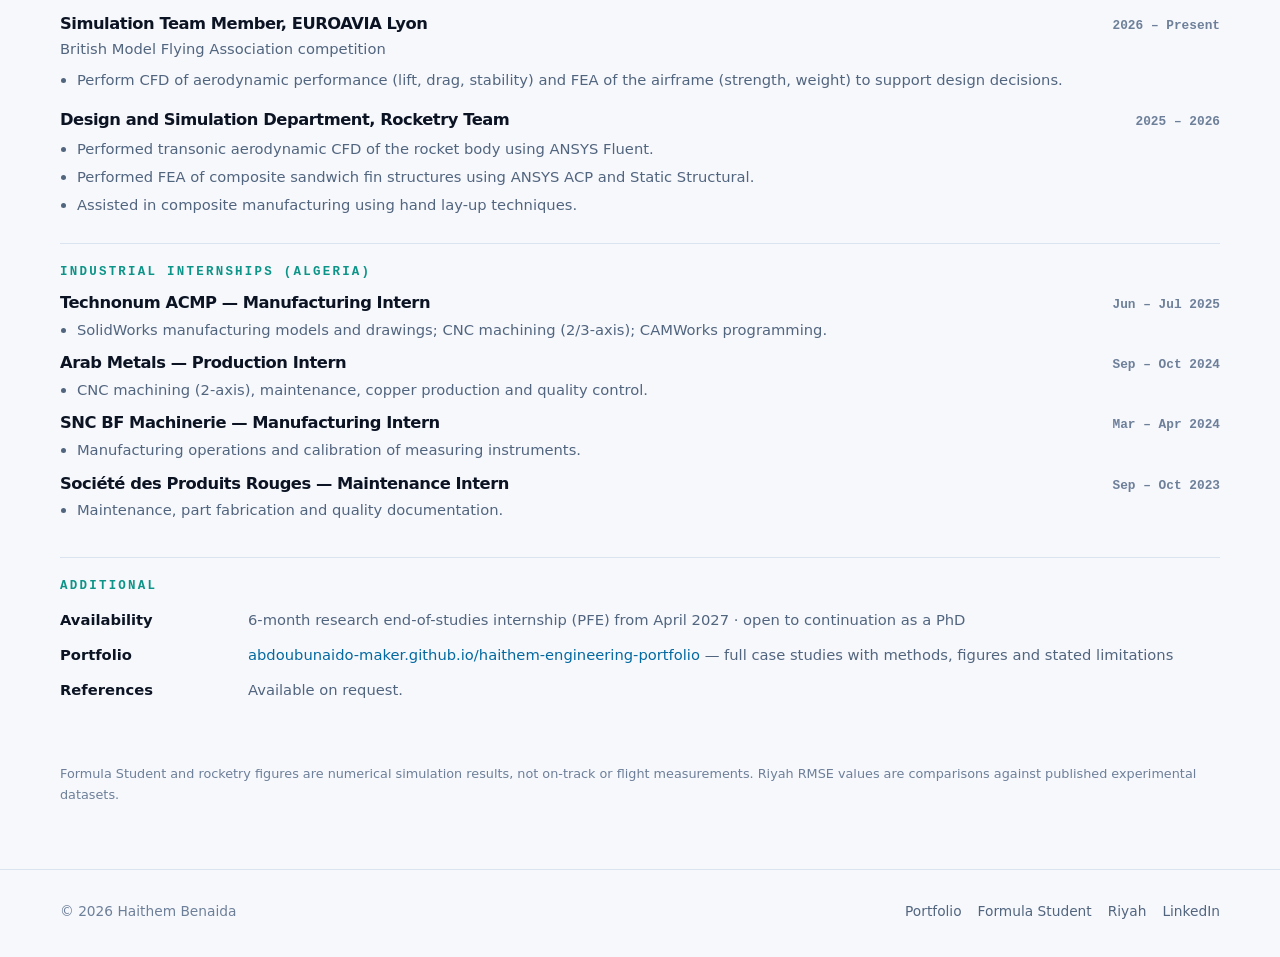
==== commit d0c00b55: "Match CV to resume content and correct Riyah validation claims CV (cv.html) now mirrors Haithem_Bena" ====
--- a/cv.html
+++ b/cv.html
@@ -4,24 +4,14 @@
 <meta charset="utf-8">
 <meta name="viewport" content="width=device-width, initial-scale=1">
 <title>Curriculum Vitae — Haithem Benaida</title>
-<meta name="description" content="CV of Haithem Abd Allah Benaida — mechanical engineer, M2 Fluid Mechanics and Energy, specialising in aerodynamics, CFD, wind energy and design optimisation.">
+<meta name="description" content="CV of Haithem Abd Allah Benaida — mechanical engineer (ENP Algiers), Master's student in Fluid Mechanics and Energy (Lyon 1 / École Centrale de Lyon). Aerodynamics, CFD, combustion and aircraft propulsion. Seeking a 6-month research PFE from April 2027.">
 <link rel="stylesheet" href="assets/css/site.css">
 <link rel="icon" href="data:image/svg+xml,<svg xmlns='http://www.w3.org/2000/svg' viewBox='0 0 32 32'><rect width='32' height='32' rx='8' fill='%235eead4'/><text x='16' y='22' font-family='monospace' font-size='16' font-weight='bold' text-anchor='middle' fill='%2304211d'>HB</text></svg>">
 <style>
   .cv-head { display:grid; grid-template-columns:minmax(0,1fr) auto; gap:24px; align-items:end; }
   .cv-contact { font-size:.9rem; color:var(--muted); text-align:right; line-height:1.9; }
   .cv-contact a { color:var(--muted); }
-  .fill {
-    background:color-mix(in srgb, var(--warn) 20%, transparent);
-    border-bottom:1px dashed var(--warn);
-    padding:0 4px; border-radius:3px; color:var(--text);
-  }
-  .setup-note {
-    border:1px solid var(--warn); border-left-width:3px; border-radius:10px;
-    background:color-mix(in srgb, var(--warn) 8%, var(--panel));
-    padding:14px 18px; margin:0 0 26px; font-size:.9rem;
-  }
-  .setup-note strong { color:var(--warn); }
+  .cv-actions { display:flex; flex-wrap:wrap; gap:10px; margin:0 0 26px; }
   .cv-section { padding:22px 0; border-top:1px solid var(--line); }
   .cv-section:first-of-type { border-top:0; }
   .cv-section > h2 {
@@ -36,7 +26,9 @@
   .cv-entry .org { color:var(--muted); font-size:.92rem; margin:2px 0 6px; }
   .cv-entry ul { margin:6px 0 0; font-size:.92rem; color:var(--muted); }
   .cv-entry li { margin:.22em 0; }
-  .cv-skills { display:grid; grid-template-columns:150px minmax(0,1fr); gap:10px 18px; font-size:.92rem; }
+  .cv-entry.compact { margin-bottom:12px; }
+  .cv-entry.compact ul { margin-top:3px; }
+  .cv-skills { display:grid; grid-template-columns:170px minmax(0,1fr); gap:10px 18px; font-size:.92rem; }
   .cv-skills dt { font-weight:650; color:var(--text); }
   .cv-skills dd { margin:0; color:var(--muted); }
   @media (max-width:700px) {
@@ -48,10 +40,12 @@
   @media print {
     .cv-head { grid-template-columns:minmax(0,1fr) auto; }
     .cv-contact { text-align:right; }
-    .fill { background:none; border:0; padding:0; }
-    .cv-section { padding:12px 0; }
-    .cv-entry { margin-bottom:11px; }
+    .cv-section { padding:11px 0; }
+    .cv-entry { margin-bottom:10px; }
+    .cv-entry.compact { margin-bottom:7px; }
     h1 { font-size:20pt; margin-bottom:.15em; }
+    .cv-entry ul { font-size:9.6pt; }
+    .cv-skills { font-size:9.6pt; }
   }
 </style>
 </head>
@@ -77,17 +71,12 @@
 
 <main id="main" class="wrap" style="padding:34px 0 50px">
 
-  <div class="setup-note no-print">
-    <strong>Before you send this out:</strong> fill in the highlighted fields (LinkedIn, email, phone,
-    and the exact education dates), then use your browser's <strong>Print → Save as PDF</strong>.
-    The navigation, this notice and the highlighting are all removed automatically in the PDF.
-    <div class="btn-row" style="margin-top:12px">
-      <button class="btn btn-primary" onclick="window.print()">
-        <svg viewBox="0 0 24 24" fill="none" stroke="currentColor" stroke-width="2" stroke-linecap="round"><path d="M6 9V2h12v7M6 18H4a2 2 0 0 1-2-2v-5a2 2 0 0 1 2-2h16a2 2 0 0 1 2 2v5a2 2 0 0 1-2 2h-2"/><path d="M6 14h12v8H6z"/></svg>
-        Print / Save as PDF
-      </button>
-      <a class="btn" href="index.html">Back to portfolio</a>
-    </div>
+  <div class="cv-actions no-print">
+    <button class="btn btn-primary" onclick="window.print()">
+      <svg viewBox="0 0 24 24" fill="none" stroke="currentColor" stroke-width="2" stroke-linecap="round"><path d="M6 9V2h12v7M6 18H4a2 2 0 0 1-2-2v-5a2 2 0 0 1 2-2h16a2 2 0 0 1 2 2v5a2 2 0 0 1-2 2h-2"/><path d="M6 14h12v8H6z"/></svg>
+      Print / Save as PDF
+    </button>
+    <a class="btn" href="index.html">Back to portfolio</a>
   </div>
 
   <header class="cv-head" style="padding-bottom:22px">
@@ -95,29 +84,27 @@
       <div class="eyebrow no-print">Curriculum vitae</div>
       <h1 style="margin:.15em 0 .1em">Haithem Abd Allah Benaida</h1>
       <p class="muted mb-0" style="font-size:1.02rem">
-        Mechanical engineer · Aerodynamics, CFD &amp; wind energy<br>
-        M2 Fluid Mechanics and Energy, Université Claude Bernard Lyon 1
+        Mechanical Engineer | Master's Student in Fluid Mechanics and Energy
       </p>
     </div>
     <div class="cv-contact">
       Lyon, France<br>
-      <span class="fill">email@to-add.com</span><br>
-      <span class="fill">+33 · phone to add</span><br>
-      <span class="fill">linkedin.com/in/…</span><br>
-      <a href="https://github.com/abdoubunaido-maker">github.com/abdoubunaido-maker</a>
+      <a href="tel:+33759494503">+33 7 59 49 45 03</a><br>
+      <a href="mailto:haithem.abdallah.benaida@gmail.com">haithem.abdallah.benaida@gmail.com</a><br>
+      <a href="https://linkedin.com/in/haithembenaida" rel="noopener">linkedin.com/in/haithembenaida</a><br>
+      <a href="https://github.com/abdoubunaido-maker" rel="noopener">github.com/abdoubunaido-maker</a>
     </div>
   </header>
 
   <section class="cv-section">
-    <h2>Profile</h2>
+    <h2>Professional summary</h2>
     <p class="muted mb-0">
-      Mechanical engineer completing an M2 in Fluid Mechanics and Energy, with hands-on development
-      experience across the full simulation chain — analytical sizing, airfoil analysis, 2D and 3D
-      CFD, composite structural analysis and design optimisation. Led aerodynamic development for a
-      Formula Student team and built a wind-turbine design application around blade-element momentum
-      theory. Comfortable automating analysis workflows in Python and documenting assumptions and
-      limitations rigorously. <strong>Seeking a research internship or PhD position</strong> in
-      aerodynamics, CFD, wind energy or design optimisation.
+      Mechanical engineer (ENP Algiers, 2026) and Master's student in Fluid Mechanics and Energy
+      (Lyon 1 / École Centrale de Lyon), specialised in aerodynamics, CFD, combustion and aircraft
+      propulsion. Hands-on CFD and FEA experience through Formula Student, rocketry and aircraft
+      competition projects, plus a final-year project on wind-turbine aerodynamic simulation.
+      <strong>Seeking a 6-month research end-of-studies internship (PFE)</strong> in aerodynamics,
+      CFD or propulsion <strong>starting April 2027</strong>, with a view to continuing into a PhD.
     </p>
   </section>
 
@@ -125,71 +112,23 @@
     <h2>Education</h2>
     <div class="cv-entry">
       <div class="cv-entry-head">
-        <h3>M2 — Fluid Mechanics and Energy</h3>
-        <span class="when"><span class="fill">20XX</span> – present</span>
-      </div>
-      <p class="org">Université Claude Bernard Lyon 1 · Lyon, France</p>
-      <ul>
-        <li>Graduate coursework in fluid mechanics, turbulence, energetics and numerical methods.</li>
-      </ul>
-    </div>
-    <div class="cv-entry">
-      <div class="cv-entry-head">
-        <h3>Mechanical engineering degree</h3>
-        <span class="when"><span class="fill">20XX – 20XX</span></span>
-      </div>
-      <p class="org">École Nationale Polytechnique (ENP) · Algiers, Algeria</p>
-      <ul>
-        <li>Project work in aerodynamics, composite structures and multiphysics simulation.</li>
-        <li>Head of Aerodynamics, ENP Racing Team (Formula Student).</li>
-      </ul>
-    </div>
-  </section>
-
-  <section class="cv-section">
-    <h2>Engineering experience</h2>
-    <div class="cv-entry">
-      <div class="cv-entry-head">
-        <h3>Head of Aerodynamics — ENP Racing Team</h3>
-        <span class="when">2026</span>
-      </div>
-      <p class="org">Formula Student · École Nationale Polytechnique, Algiers</p>
-      <ul>
-        <li>Led aerodynamic development of the car's downforce package and authored the 53-page aerodynamics technical report.</li>
-        <li>Derived a power-based drag budget (28.4 kW of 45.3 kW at the wheels) and a prescribed centre-of-pressure target before geometry design.</li>
-        <li>Automated screening of 24 airfoils in XFOIL with Python; ran 27 parametric 2D CFD cases in ANSYS Fluent.</li>
-        <li>Designed custom airfoils using particle swarm optimisation and Bézier refinement.</li>
-        <li>Ran 3D wing and full-vehicle CFD in SimScale (k–ω SST, y⁺ &lt; 1): 460 N downforce for 296 N drag; C<sub>L</sub> 3.35 at C<sub>D</sub> ≈ 1.7 with underbody devices.</li>
-        <li>Quantified the design trade-off with lap-time simulation: 2.12 s (2.4%) gain on the FSG 2012 endurance track.</li>
-        <li>Team represented Algeria at Formula Student UK and received the <strong>Newcomers Award</strong>.</li>
-      </ul>
-    </div>
-  </section>
-
-  <section class="cv-section">
-    <h2>Selected projects</h2>
-    <div class="cv-entry">
-      <div class="cv-entry-head">
-        <h3>Riyah — wind-turbine design &amp; performance prediction</h3>
-        <span class="when">Python · Streamlit</span>
-      </div>
-      <p class="org">Engineering web application · final-year project</p>
-      <ul>
-        <li>Built a blade-element momentum application with airfoil-polar acquisition (database, fetch, upload), XFOIL/NeuralFoil generation and post-stall extrapolation.</li>
-        <li>Implemented loss corrections, preliminary blade design (chord/twist), 3D blade visualisation and differential-evolution optimisation.</li>
-        <li>Benchmarked against NREL reference turbines; reproduced the NREL 5-MW published optimum of C<sub>P</sub> ≈ 0.482 at λ ≈ 7.55.</li>
-      </ul>
-    </div>
-    <div class="cv-entry">
-      <div class="cv-entry-head">
-        <h3>Rocketry — two composite-fin multiphysics studies</h3>
-        <span class="when">ANSYS · SolidWorks</span>
-      </div>
-      <p class="org">CAD · compressible CFD · composite structural analysis</p>
-      <ul>
-        <li>Prepared CAD and shell midsurface models; built quarter-symmetry external domains by Boolean subtraction.</li>
-        <li>Ran compressible external-flow CFD (density-based solver, k–ω SST, energy equation, Pressure Far-Field) with residual and drag-coefficient convergence monitoring.</li>
-        <li>Assigned glass-fibre/wood-core laminates in ACP Mechanical and ran static structural analyses; documented an unreconciled stress result rather than presenting it as a pass.</li>
+        <h3>Master's in Fluid Mechanics and Energy</h3>
+        <span class="when">2026 – 2027</span>
+      </div>
+      <p class="org">Université Claude Bernard Lyon 1 / École Centrale de Lyon · Lyon, France</p>
+      <ul>
+        <li>Focus: aerodynamics, CFD, combustion, aircraft propulsion.</li>
+      </ul>
+    </div>
+    <div class="cv-entry">
+      <div class="cv-entry-head">
+        <h3>State Engineer Degree in Mechanical Engineering</h3>
+        <span class="when">2021 – 2026</span>
+      </div>
+      <p class="org">National Polytechnic School of Algiers (ENP) · Algiers, Algeria</p>
+      <ul>
+        <li>Including 2 years of preparatory classes.</li>
+        <li>Final-year project: web application for aerodynamic performance prediction and design of horizontal-axis wind turbines.</li>
       </ul>
     </div>
   </section>
@@ -197,57 +136,132 @@
   <section class="cv-section">
     <h2>Technical skills</h2>
     <dl class="cv-skills">
-      <dt>CFD</dt>
-      <dd>ANSYS Fluent (2D parametric, compressible, density-based), SimScale (3D external), k–ω SST, near-wall meshing and y⁺ verification, domain and convergence studies</dd>
-      <dt>Structural / FEA</dt>
-      <dd>ANSYS Mechanical, ACP Mechanical (composite layups), shell idealisation, static structural analysis</dd>
-      <dt>Aerodynamic analysis</dt>
-      <dd>XFOIL / XFLR5, blade-element momentum theory, momentum/actuator-disk theory, multi-element wing design, OptimumLap</dd>
-      <dt>Programming</dt>
-      <dd>Python (automation, numerical solvers, Streamlit applications, Plotly, SciPy), MATLAB, batch simulation frameworks, Git</dd>
-      <dt>Optimisation</dt>
-      <dd>Particle swarm optimisation, differential evolution, parametric design sweeps, Bézier geometry parametrisation</dd>
-      <dt>CAD &amp; manufacture</dt>
-      <dd>SolidWorks, composite part planning, plug/mould considerations</dd>
-      <dt>Documentation</dt>
-      <dd>LaTeX technical reporting, verification and limitation statements</dd>
+      <dt>CFD and Aerodynamics</dt>
+      <dd>ANSYS Fluent (2D/3D), SimScale, OpenFOAM, SU2, XFOIL, XFLR5, airfoil selection, aerodynamic package design</dd>
+      <dt>Structural Analysis (FEA)</dt>
+      <dd>ANSYS Mechanical (Static Structural), ANSYS ACP, LS-DYNA, parametric simulations</dd>
+      <dt>Programming and CAD</dt>
+      <dd>MATLAB, Python (NumPy, SciPy, Matplotlib, Streamlit), SolidWorks (3D modeling)</dd>
+      <dt>Manufacturing</dt>
+      <dd>CNC machining (2 to 3 axis), CAMWorks, composite hand lay-up, workshop fabrication</dd>
+      <dt>Languages</dt>
+      <dd>Arabic (native), English (C1), French (C1)</dd>
     </dl>
   </section>
 
   <section class="cv-section">
-    <h2>Research interests</h2>
-    <p class="muted mb-0">
-      Rotor and wing aerodynamics · blade-element and vortex methods · low-Reynolds-number stall ·
-      surrogate-assisted design optimisation · CFD verification and validation · wind-turbine rotor
-      design and performance prediction · ground-effect and underbody aerodynamics.
-    </p>
-  </section>
-
-  <section class="cv-section">
-    <h2>Selected outputs</h2>
-    <ul class="muted" style="font-size:.92rem">
-      <li><strong>Formula Student Aerodynamics — Design and CFD evaluation of a downforce-driven aero package for a low-speed race car.</strong> Technical report, 53 pp., ENP Racing Team, October 2026. Sole author.</li>
-      <li><strong>Riyah</strong> — horizontal-axis wind-turbine design and performance-prediction application (Python/Streamlit).</li>
-      <li>Engineering portfolio with documented methods, results and limitations:
-        <a href="https://github.com/abdoubunaido-maker/haithem-engineering-portfolio">github.com/abdoubunaido-maker/haithem-engineering-portfolio</a></li>
-    </ul>
+    <h2>Projects and competitions</h2>
+
+    <div class="cv-entry">
+      <div class="cv-entry-head">
+        <h3>Final-Year Project, ENP Algiers — Web Application for Wind Turbine Simulation (RIYAH)</h3>
+        <span class="when">2026</span>
+      </div>
+      <ul>
+        <li>Developed a Python BEM solver with selectable corrections.</li>
+        <li>Integrated three airfoil polar routes (panel method, XFOIL, NeuralFoil) with Viterna–Corrigan extrapolation to ±180°.</li>
+        <li>Built a Schmitz design module and Differential Evolution optimisation of chord and twist.</li>
+        <li>Validated against MEXICO and NREL UAE Phase VI experimental data (C<sub>P</sub> RMSE of <strong>0.028</strong> and <strong>0.038</strong>); deployed on Streamlit Community Cloud.</li>
+      </ul>
+    </div>
+
+    <div class="cv-entry">
+      <div class="cv-entry-head">
+        <h3>Head of Aerodynamics Department, Formula Student Team</h3>
+        <span class="when">2025 – 2026</span>
+      </div>
+      <p class="org">FSUK Best Newcomer Award</p>
+      <ul>
+        <li>Led the design of the car's aerodynamic package (front wing, rear wing, bodywork); screened airfoils with XFOIL, refined them with 2D CFD in ANSYS Fluent, and optimised shapes with particle swarm optimisation and Bézier editing.</li>
+        <li>Ran full-vehicle CFD in SimScale: wings raised downforce from near zero to <strong>460 N for 296 N of drag</strong>; diffusers with underbody walls added <strong>25% in lift coefficient</strong> at essentially unchanged drag.</li>
+        <li>Lap-time simulation estimated a <strong>2.12 s (2.4%)</strong> gain over the baseline on an FSG endurance track.</li>
+        <li>Authored the 53-page aerodynamics technical report documenting methods, results and limitations.</li>
+      </ul>
+    </div>
+
+    <div class="cv-entry">
+      <div class="cv-entry-head">
+        <h3>Simulation Team Member, EUROAVIA Lyon</h3>
+        <span class="when">2026 – Present</span>
+      </div>
+      <p class="org">British Model Flying Association competition</p>
+      <ul>
+        <li>Perform CFD of aerodynamic performance (lift, drag, stability) and FEA of the airframe (strength, weight) to support design decisions.</li>
+      </ul>
+    </div>
+
+    <div class="cv-entry">
+      <div class="cv-entry-head">
+        <h3>Design and Simulation Department, Rocketry Team</h3>
+        <span class="when">2025 – 2026</span>
+      </div>
+      <ul>
+        <li>Performed transonic aerodynamic CFD of the rocket body using ANSYS Fluent.</li>
+        <li>Performed FEA of composite sandwich fin structures using ANSYS ACP and Static Structural.</li>
+        <li>Assisted in composite manufacturing using hand lay-up techniques.</li>
+      </ul>
+    </div>
+  </section>
+
+  <section class="cv-section">
+    <h2>Industrial internships (Algeria)</h2>
+
+    <div class="cv-entry compact">
+      <div class="cv-entry-head">
+        <h3>Technonum ACMP — Manufacturing Intern</h3>
+        <span class="when">Jun – Jul 2025</span>
+      </div>
+      <ul>
+        <li>SolidWorks manufacturing models and drawings; CNC machining (2/3-axis); CAMWorks programming.</li>
+      </ul>
+    </div>
+
+    <div class="cv-entry compact">
+      <div class="cv-entry-head">
+        <h3>Arab Metals — Production Intern</h3>
+        <span class="when">Sep – Oct 2024</span>
+      </div>
+      <ul>
+        <li>CNC machining (2-axis), maintenance, copper production and quality control.</li>
+      </ul>
+    </div>
+
+    <div class="cv-entry compact">
+      <div class="cv-entry-head">
+        <h3>SNC BF Machinerie — Manufacturing Intern</h3>
+        <span class="when">Mar – Apr 2024</span>
+      </div>
+      <ul>
+        <li>Manufacturing operations and calibration of measuring instruments.</li>
+      </ul>
+    </div>
+
+    <div class="cv-entry compact">
+      <div class="cv-entry-head">
+        <h3>Société des Produits Rouges — Maintenance Intern</h3>
+        <span class="when">Sep – Oct 2023</span>
+      </div>
+      <ul>
+        <li>Maintenance, part fabrication and quality documentation.</li>
+      </ul>
+    </div>
   </section>
 
   <section class="cv-section">
     <h2>Additional</h2>
     <dl class="cv-skills">
-      <dt>Languages</dt>
-      <dd><span class="fill">to add — e.g. Arabic, French, English, with levels</span></dd>
       <dt>Availability</dt>
-      <dd><span class="fill">to add — start date and duration sought</span></dd>
+      <dd>6-month research end-of-studies internship (PFE) from April 2027 · open to continuation as a PhD</dd>
+      <dt>Portfolio</dt>
+      <dd><a href="https://abdoubunaido-maker.github.io/haithem-engineering-portfolio/">abdoubunaido-maker.github.io/haithem-engineering-portfolio</a> — full case studies with methods, figures and stated limitations</dd>
       <dt>References</dt>
       <dd>Available on request.</dd>
     </dl>
   </section>
 
   <p class="dim" style="font-size:.8rem;margin-top:24px">
-    All quantitative results listed above are numerical simulation results, not experimental or
-    on-track measurements. Full methods, assumptions and limitations are documented in the portfolio.
+    Formula Student and rocketry figures are numerical simulation results, not on-track or flight
+    measurements. Riyah RMSE values are comparisons against published experimental datasets.
   </p>
 
 </main>
@@ -259,6 +273,7 @@
       <a href="index.html">Portfolio</a>
       <a href="projects/formula-student.html">Formula Student</a>
       <a href="projects/riyah.html">Riyah</a>
+      <a href="https://www.linkedin.com/in/haithembenaida" rel="noopener">LinkedIn</a>
     </div>
   </div>
 </footer>
--- a/assets/css/site.css
+++ b/assets/css/site.css
@@ -219,6 +219,24 @@
 }
 .chip-accent { border-color: color-mix(in srgb, var(--accent) 45%, var(--line)); color: var(--accent); }
 
+/* ---------- Availability banner ---------- */
+.availability {
+  display: flex; align-items: flex-start; gap: 10px;
+  margin: 1.1rem 0 0; padding: 11px 15px;
+  max-width: 60ch; font-size: .93rem; line-height: 1.5;
+  border: 1px solid color-mix(in srgb, var(--accent) 32%, var(--line));
+  border-left: 3px solid var(--accent);
+  border-radius: 10px;
+  background: color-mix(in srgb, var(--accent) 7%, var(--panel));
+  color: var(--muted);
+}
+.availability strong { color: var(--text); }
+.availability .dot {
+  flex: 0 0 auto; width: 8px; height: 8px; margin-top: .45em;
+  border-radius: 50%; background: var(--accent);
+  box-shadow: 0 0 0 4px color-mix(in srgb, var(--accent) 18%, transparent);
+}
+
 /* ---------- Sections ---------- */
 .section { padding: clamp(38px, 5.5vw, 66px) 0; border-top: 1px solid var(--line-soft); }
 .section-head { max-width: 72ch; margin-bottom: 2rem; }
@@ -394,7 +412,7 @@
   background: var(--panel); border: 1px solid var(--line);
   color: var(--accent); font: 700 .74rem/31px var(--mono); text-align: center;
 }
-.steps h4 { margin: .1rem 0 .4rem; font-size: 1.02rem; }
+.steps :is(h3, h4) { margin: .1rem 0 .4rem; font-size: 1.02rem; }
 .steps p { color: var(--muted); font-size: .93rem; margin-bottom: .5rem; }
 
 /* ---------- Report layout with TOC ---------- */
@@ -434,7 +452,7 @@
   display: flex; align-items: center; justify-content: space-between;
   gap: 14px; flex-wrap: wrap; margin-bottom: 16px;
 }
-.panel-head h4 { margin: 0; font-size: 1rem; }
+.panel-head :is(h3, h4) { margin: 0; font-size: 1rem; }
 .panel-head p { margin: 4px 0 0; font-size: .82rem; color: var(--muted-2); }
 
 .toggle-group { display: inline-flex; border: 1px solid var(--line); border-radius: 9px; overflow: hidden; background: var(--panel-2); }
@@ -508,12 +526,12 @@
 }
 .timeline li:first-child { border-top: 0; }
 .timeline .when { font: 600 .8rem/1.6 var(--mono); color: var(--accent); }
-.timeline h4 { margin: 0 0 .25rem; }
+.timeline :is(h3, h4) { margin: 0 0 .25rem; font-size: 1rem; }
 .timeline p { margin: 0; color: var(--muted); font-size: .92rem; }
 
 .skill-grid { display: grid; grid-template-columns: repeat(auto-fit, minmax(230px, 1fr)); gap: 14px; }
 .skill-card { border: 1px solid var(--line); border-radius: var(--radius-sm); background: var(--panel); padding: 17px; }
-.skill-card h4 { margin: 0 0 .6rem; font-size: .92rem; color: var(--accent); font-family: var(--mono); letter-spacing: .04em; }
+.skill-card :is(h3, h4) { margin: 0 0 .6rem; font-size: .92rem; color: var(--accent); font-family: var(--mono); letter-spacing: .04em; }
 .skill-card ul { margin: 0; padding-left: 1.05em; font-size: .88rem; color: var(--muted); }
 .skill-card li { margin: .25em 0; }
 
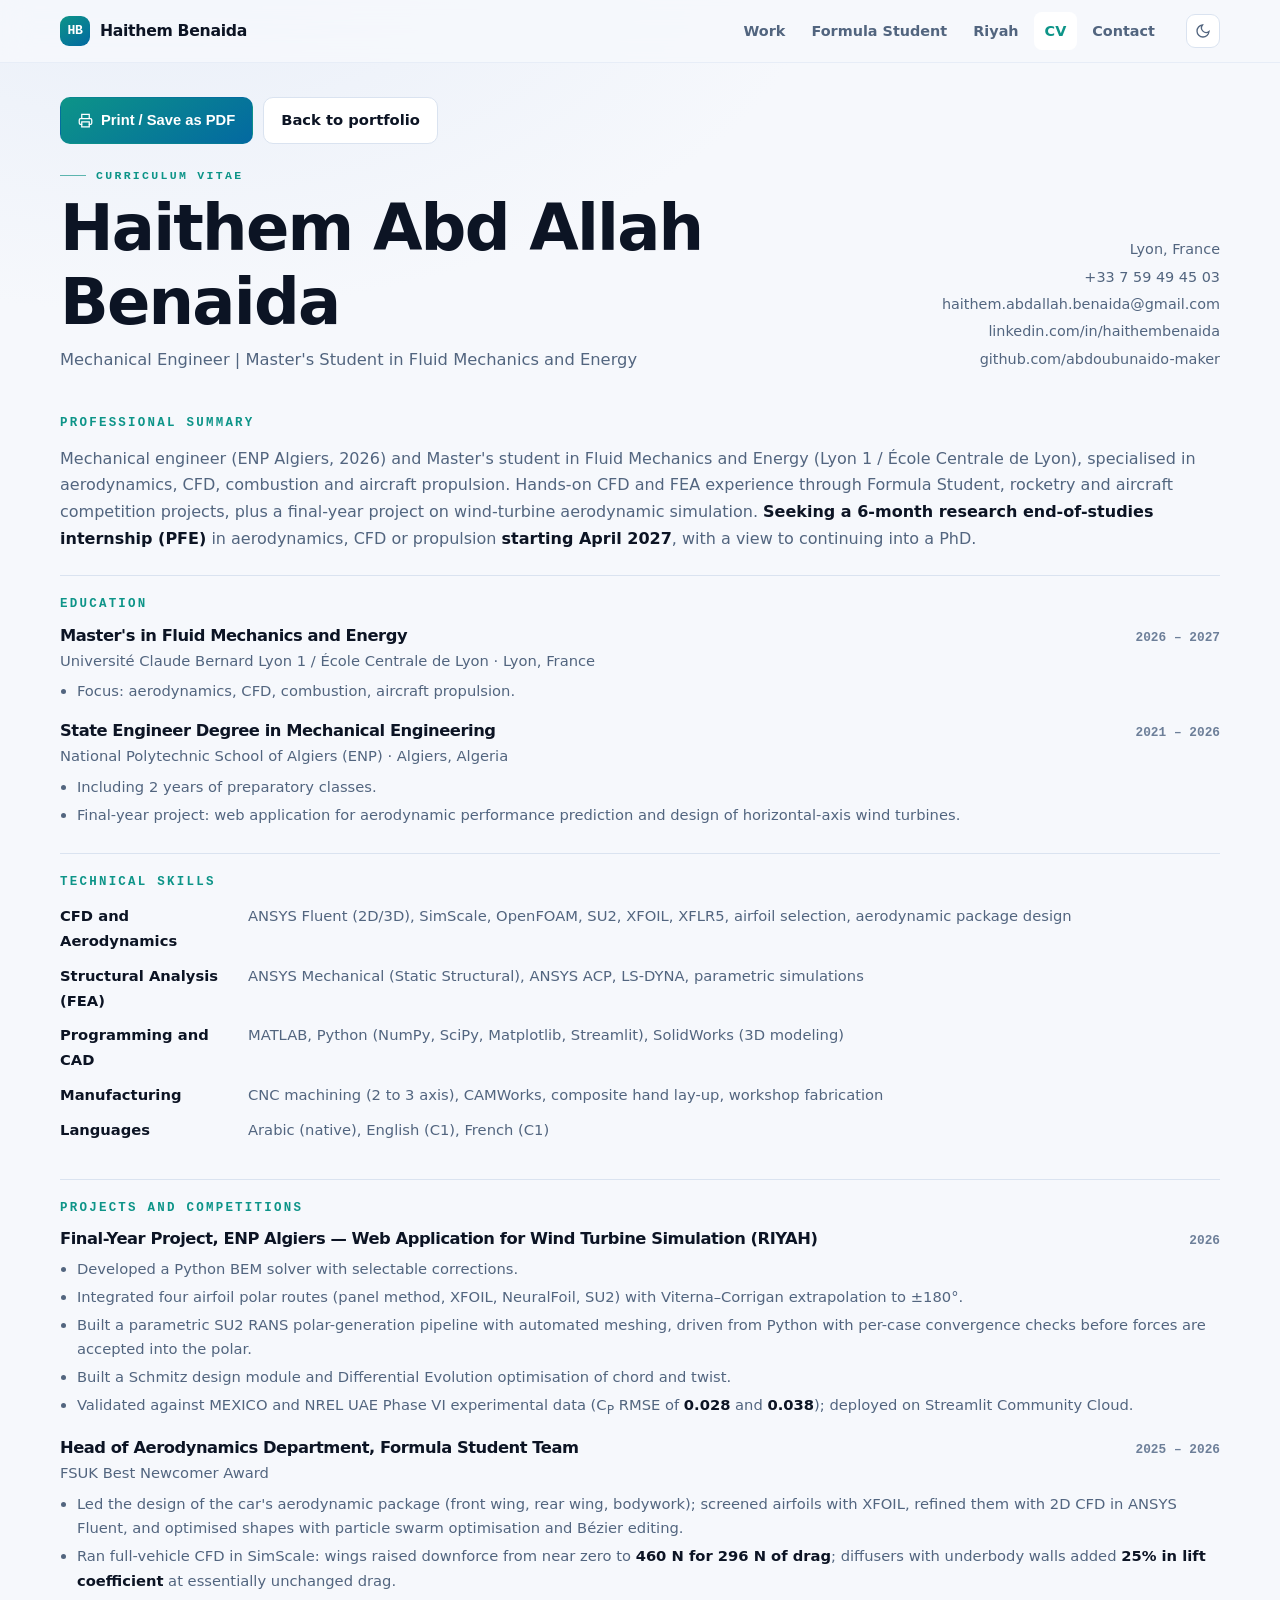
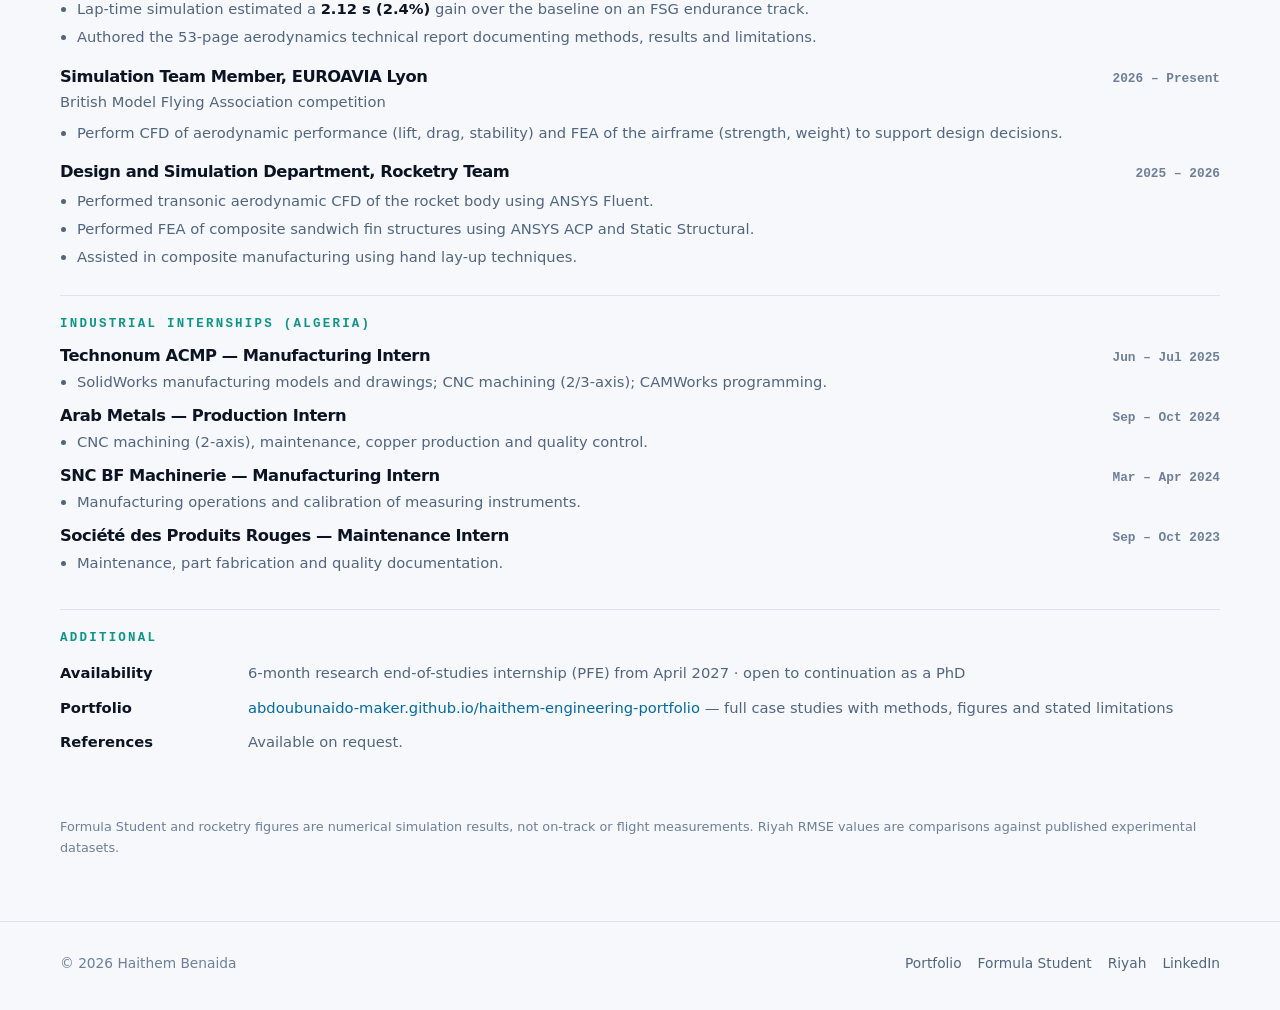
==== commit d7f64d5c: "Document the parametric SU2 CFD polar-generation module SU2 previously appeared only as a bare name " ====
--- a/cv.html
+++ b/cv.html
@@ -159,7 +159,8 @@
       </div>
       <ul>
         <li>Developed a Python BEM solver with selectable corrections.</li>
-        <li>Integrated three airfoil polar routes (panel method, XFOIL, NeuralFoil) with Viterna–Corrigan extrapolation to ±180°.</li>
+        <li>Integrated four airfoil polar routes (panel method, XFOIL, NeuralFoil, SU2) with Viterna–Corrigan extrapolation to ±180°.</li>
+        <li>Built a parametric SU2 RANS polar-generation pipeline with automated meshing, driven from Python with per-case convergence checks before forces are accepted into the polar.</li>
         <li>Built a Schmitz design module and Differential Evolution optimisation of chord and twist.</li>
         <li>Validated against MEXICO and NREL UAE Phase VI experimental data (C<sub>P</sub> RMSE of <strong>0.028</strong> and <strong>0.038</strong>); deployed on Streamlit Community Cloud.</li>
       </ul>
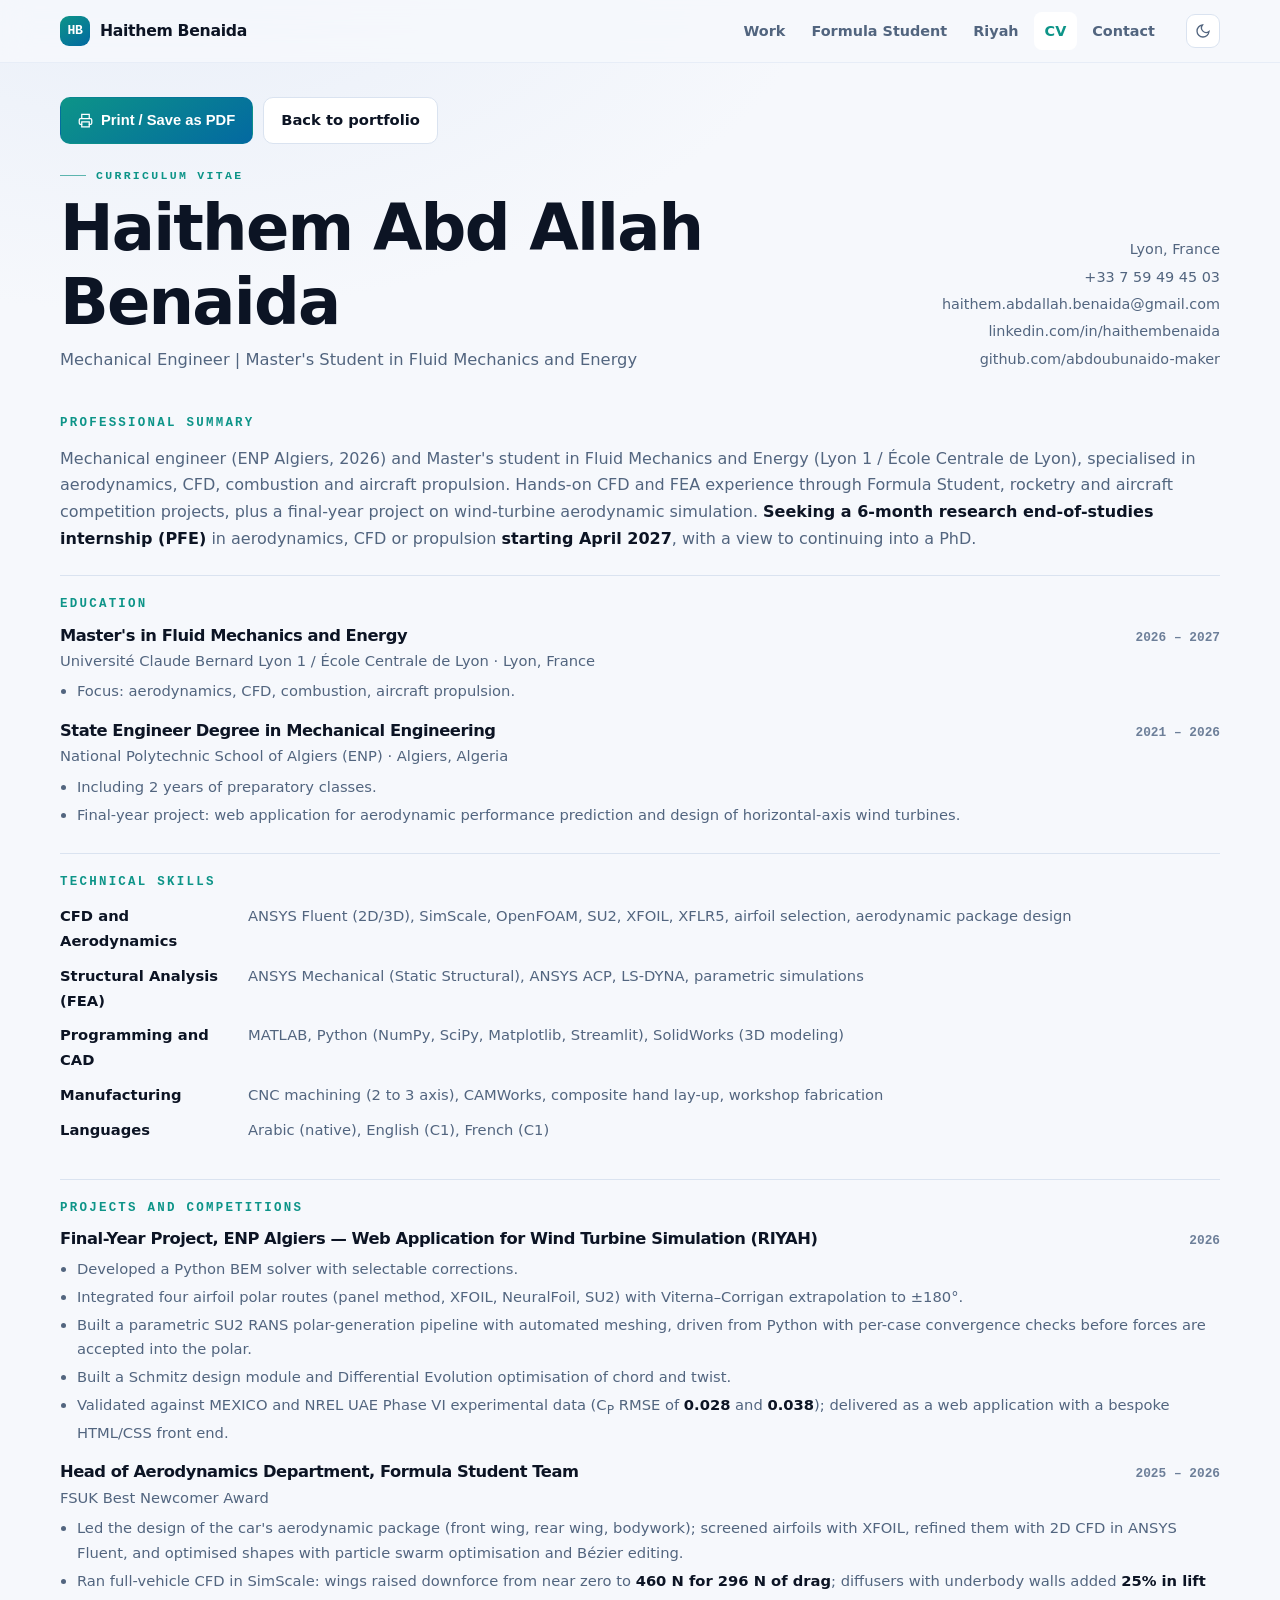
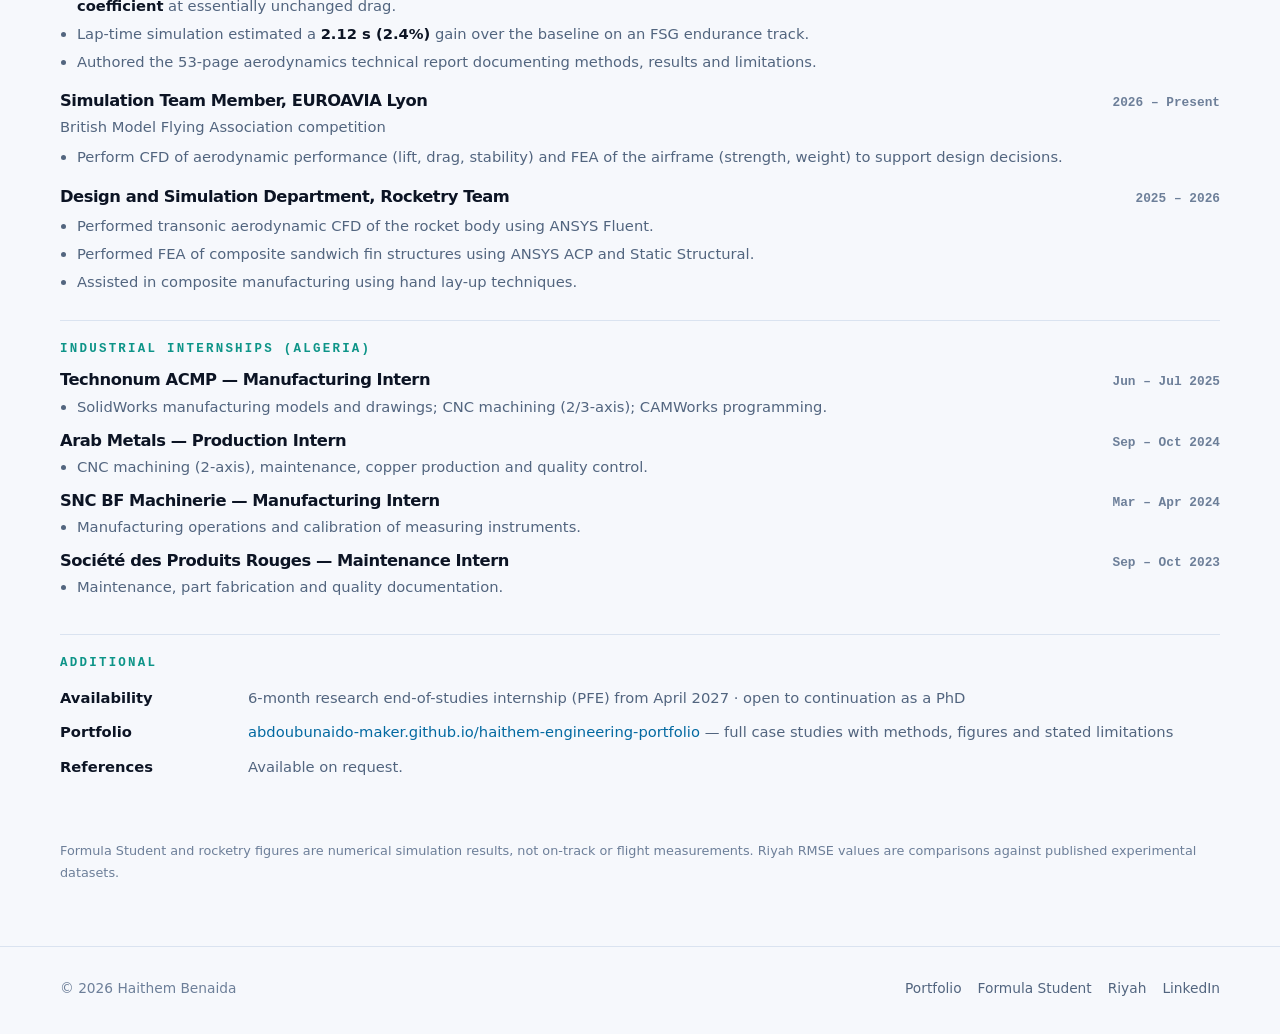
==== commit fac77ba4: "Replace Streamlit with the HTML/CSS front end across the site Riyah was converted from a Streamlit p" ====
--- a/cv.html
+++ b/cv.html
@@ -162,7 +162,7 @@
         <li>Integrated four airfoil polar routes (panel method, XFOIL, NeuralFoil, SU2) with Viterna–Corrigan extrapolation to ±180°.</li>
         <li>Built a parametric SU2 RANS polar-generation pipeline with automated meshing, driven from Python with per-case convergence checks before forces are accepted into the polar.</li>
         <li>Built a Schmitz design module and Differential Evolution optimisation of chord and twist.</li>
-        <li>Validated against MEXICO and NREL UAE Phase VI experimental data (C<sub>P</sub> RMSE of <strong>0.028</strong> and <strong>0.038</strong>); deployed on Streamlit Community Cloud.</li>
+        <li>Validated against MEXICO and NREL UAE Phase VI experimental data (C<sub>P</sub> RMSE of <strong>0.028</strong> and <strong>0.038</strong>); delivered as a web application with a bespoke HTML/CSS front end.</li>
       </ul>
     </div>
 
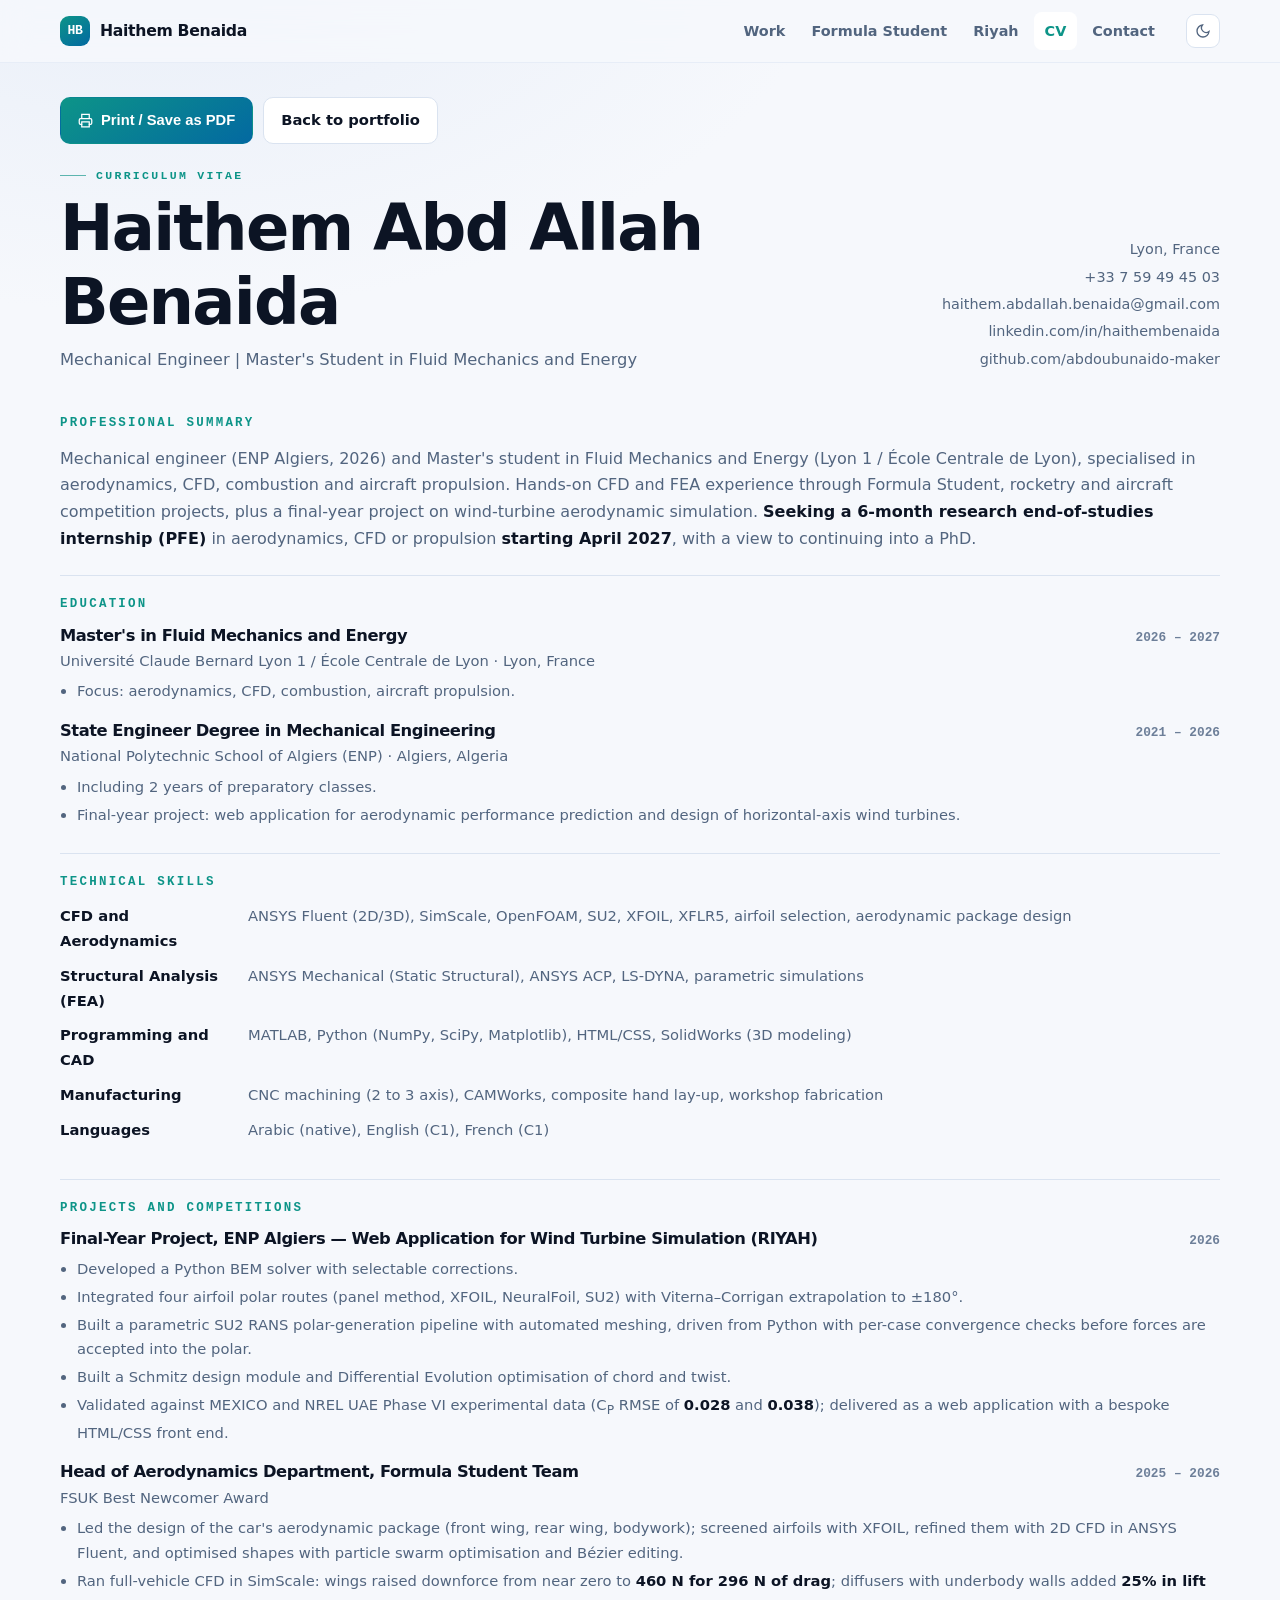
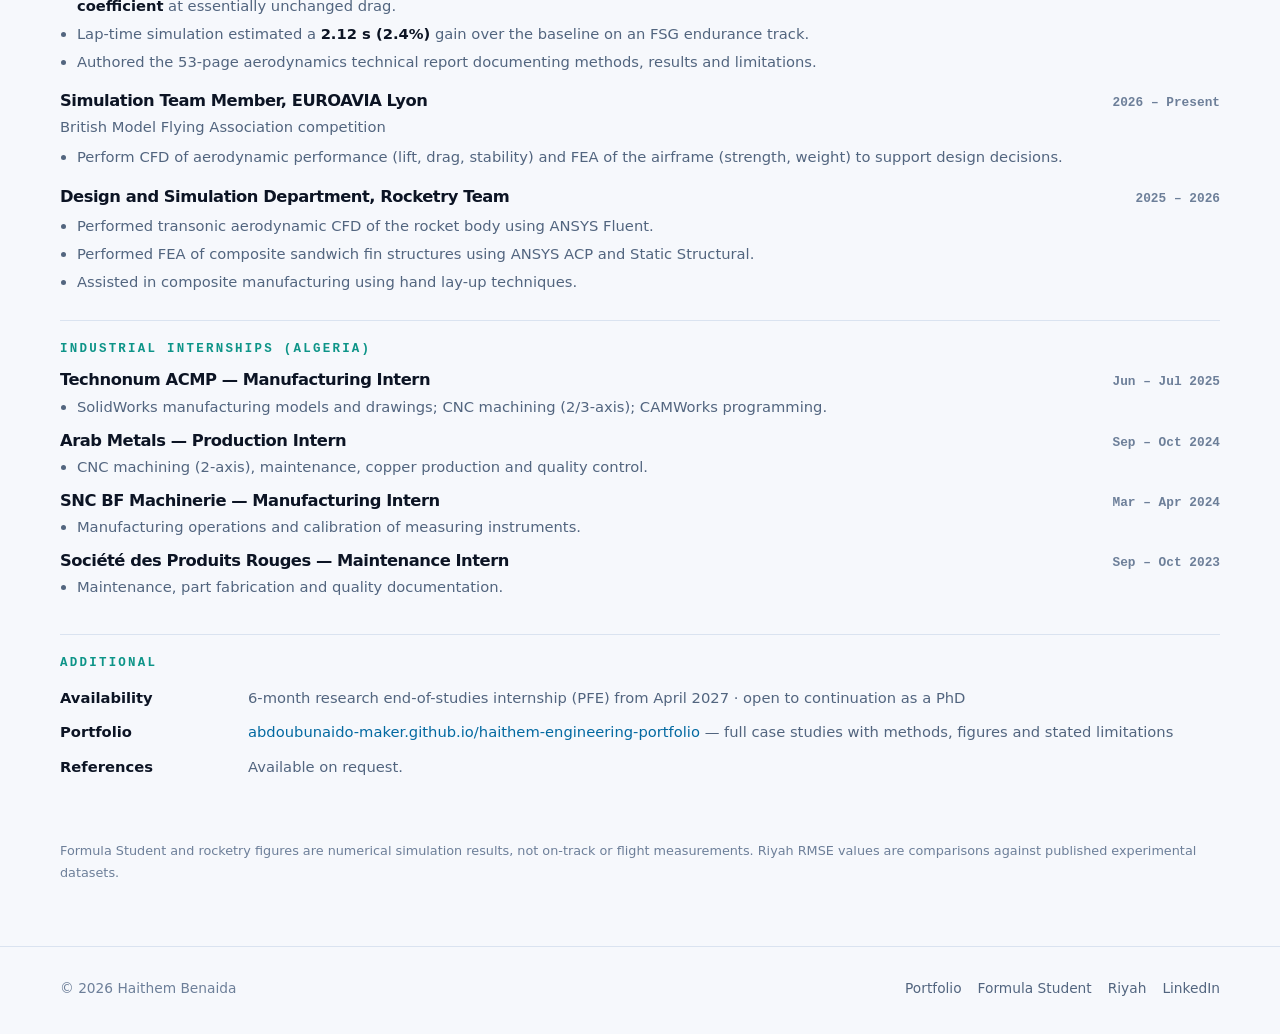
==== commit 37fba477: "Remove the last Streamlit mentions Completes the Streamlit removal requested previously - the three " ====
--- a/cv.html
+++ b/cv.html
@@ -141,7 +141,7 @@
       <dt>Structural Analysis (FEA)</dt>
       <dd>ANSYS Mechanical (Static Structural), ANSYS ACP, LS-DYNA, parametric simulations</dd>
       <dt>Programming and CAD</dt>
-      <dd>MATLAB, Python (NumPy, SciPy, Matplotlib, Streamlit), SolidWorks (3D modeling)</dd>
+      <dd>MATLAB, Python (NumPy, SciPy, Matplotlib), HTML/CSS, SolidWorks (3D modeling)</dd>
       <dt>Manufacturing</dt>
       <dd>CNC machining (2 to 3 axis), CAMWorks, composite hand lay-up, workshop fabrication</dd>
       <dt>Languages</dt>
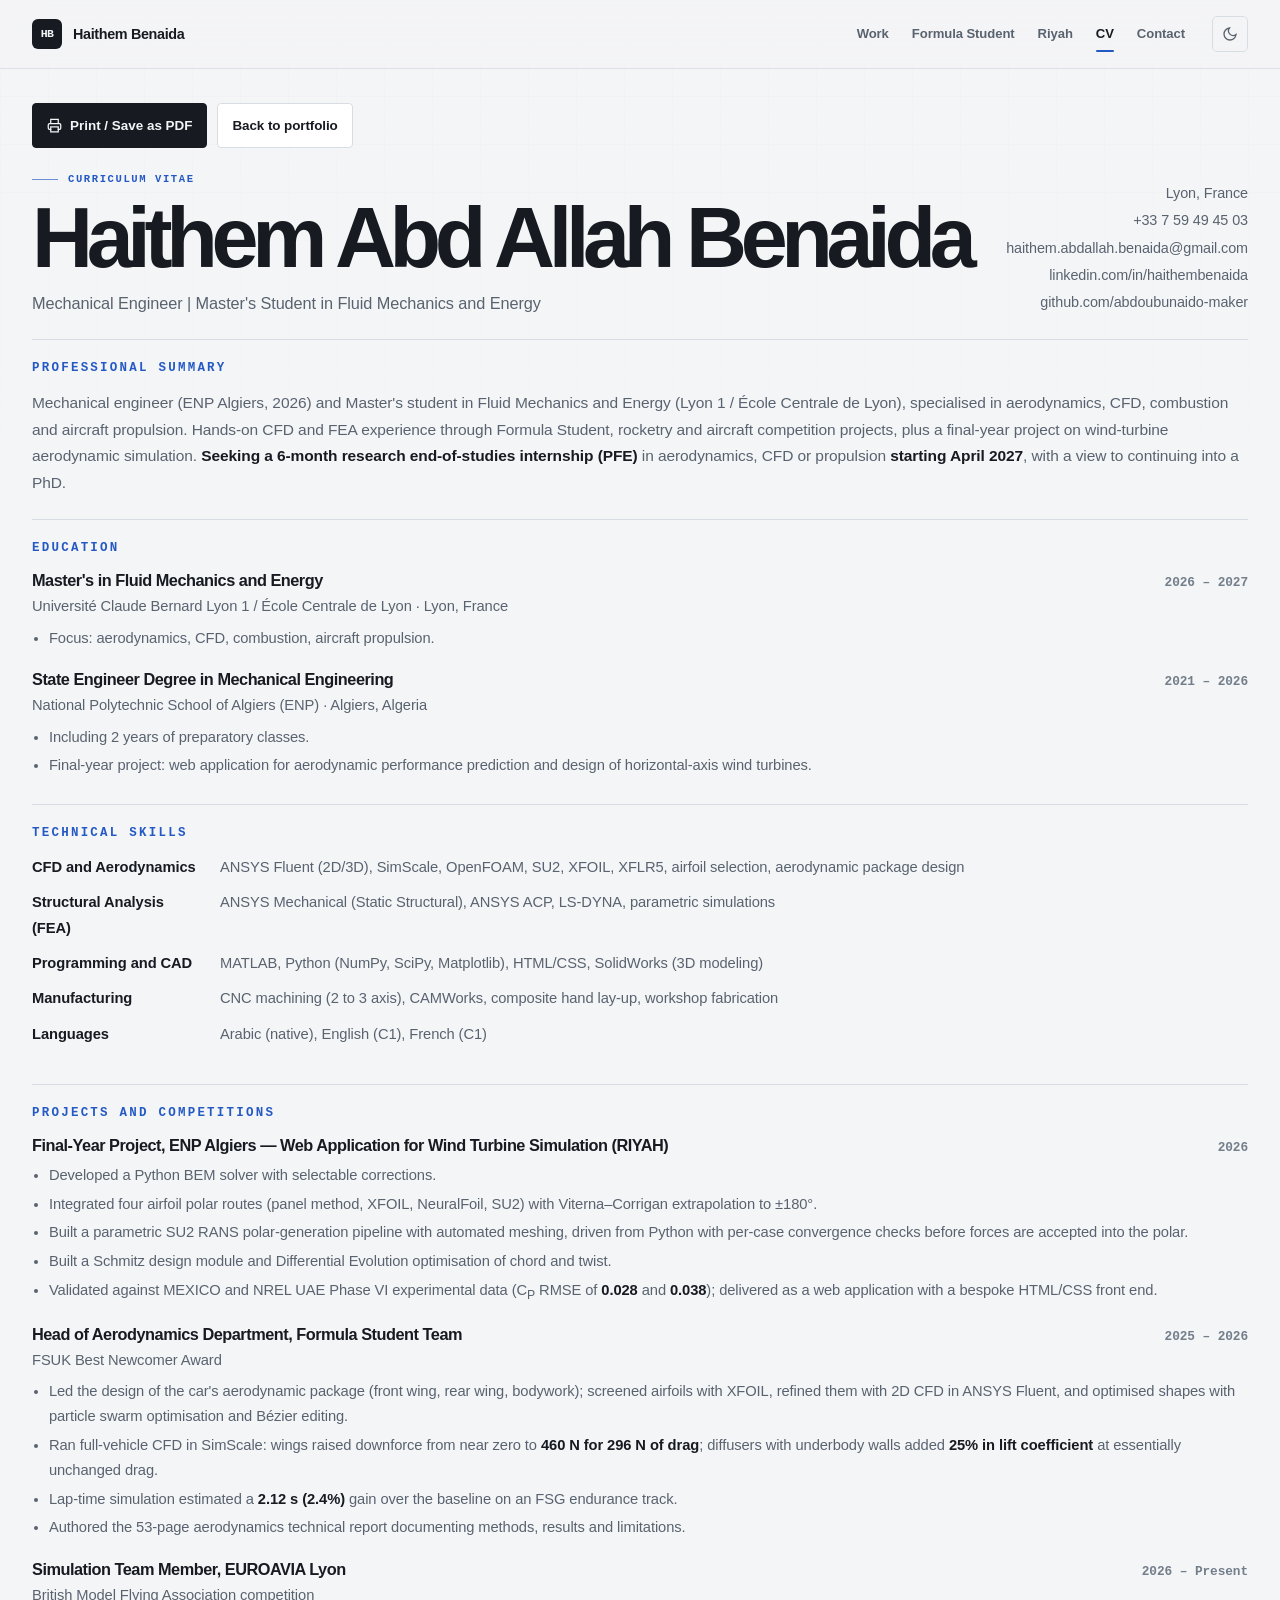
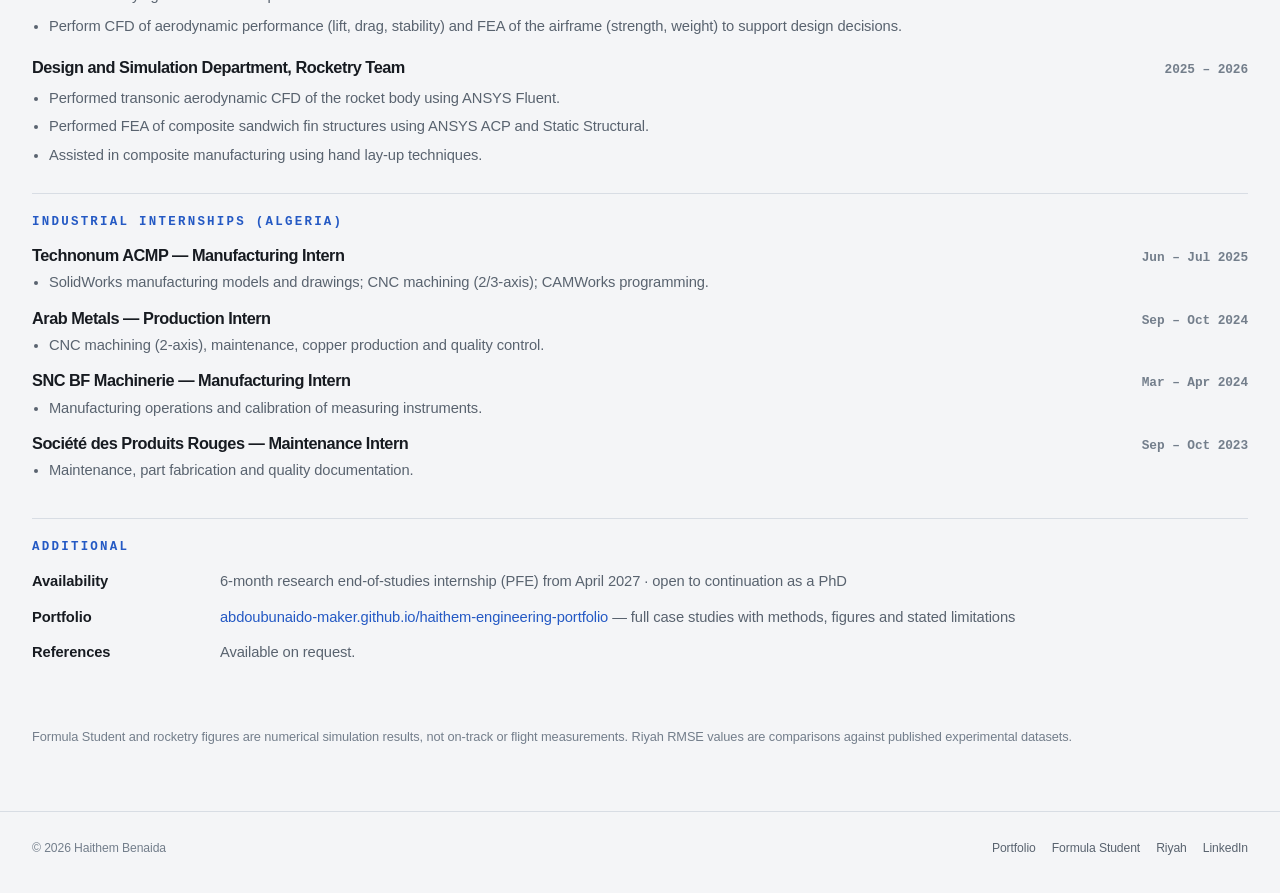
==== commit 055d4475: "Redesign portfolio with an editorial engineering system Replace the template-like dark card treatmen" ====
--- a/cv.html
+++ b/cv.html
@@ -6,7 +6,7 @@
 <title>Curriculum Vitae — Haithem Benaida</title>
 <meta name="description" content="CV of Haithem Abd Allah Benaida — mechanical engineer (ENP Algiers), Master's student in Fluid Mechanics and Energy (Lyon 1 / École Centrale de Lyon). Aerodynamics, CFD, combustion and aircraft propulsion. Seeking a 6-month research PFE from April 2027.">
 <link rel="stylesheet" href="assets/css/site.css">
-<link rel="icon" href="data:image/svg+xml,<svg xmlns='http://www.w3.org/2000/svg' viewBox='0 0 32 32'><rect width='32' height='32' rx='8' fill='%235eead4'/><text x='16' y='22' font-family='monospace' font-size='16' font-weight='bold' text-anchor='middle' fill='%2304211d'>HB</text></svg>">
+<link rel="icon" href="data:image/svg+xml,<svg xmlns='http://www.w3.org/2000/svg' viewBox='0 0 32 32'><rect width='32' height='32' rx='8' fill='%232459c4'/><text x='16' y='22' font-family='monospace' font-size='16' font-weight='bold' text-anchor='middle' fill='%23ffffff'>HB</text></svg>">
 <style>
   .cv-head { display:grid; grid-template-columns:minmax(0,1fr) auto; gap:24px; align-items:end; }
   .cv-contact { font-size:.9rem; color:var(--muted); text-align:right; line-height:1.9; }
--- a/assets/css/site.css
+++ b/assets/css/site.css
@@ -604,3 +604,297 @@
   .figure-media { cursor: default; }
   @page { margin: 14mm; }
 }
+
+/* ========================================================================
+   2026 editorial engineering system — quiet surfaces, precise hierarchy
+   ======================================================================== */
+:root {
+  color-scheme: light;
+  --bg: #f4f5f7;
+  --bg-grad: #e9edf2;
+  --panel: #fff;
+  --panel-2: #f7f8fa;
+  --line: #d8dde4;
+  --line-soft: #e7eaee;
+  --text: #171b21;
+  --muted: #59636f;
+  --muted-2: #737e8b;
+  --accent: #2459c4;
+  --accent-2: #53708d;
+  --accent-ink: #fff;
+  --warn: #a96018;
+  --danger: #b43e52;
+  --good: #287249;
+  --radius: 8px;
+  --radius-sm: 5px;
+  --maxw: 1240px;
+  --shadow: 0 16px 36px -30px rgba(18, 30, 48, .26);
+  --sans: Inter, "Helvetica Neue", Helvetica, Arial, sans-serif;
+  --mono: "SFMono-Regular", Consolas, "Liberation Mono", monospace;
+}
+[data-theme="dark"] {
+  color-scheme: dark;
+  --bg: #101318;
+  --bg-grad: #1a2029;
+  --panel: #171c23;
+  --panel-2: #1d242d;
+  --line: #303944;
+  --line-soft: #262d36;
+  --text: #edf0f3;
+  --muted: #abb4bf;
+  --muted-2: #858f9b;
+  --accent: #87aefb;
+  --accent-2: #a3b6ce;
+  --accent-ink: #101318;
+  --warn: #e9ae60;
+  --danger: #f28b9b;
+  --good: #70c795;
+  --shadow: 0 18px 42px -30px rgba(0, 0, 0, .72);
+}
+html { scroll-padding-top: 92px; }
+body {
+  background: var(--bg);
+  color: var(--text);
+  font-size: 15.5px;
+  line-height: 1.72;
+  letter-spacing: -.006em;
+}
+body::before {
+  content: "";
+  position: fixed;
+  z-index: -1;
+  inset: 0 0 auto;
+  height: 640px;
+  pointer-events: none;
+  background-image: linear-gradient(to right, color-mix(in srgb, var(--line) 27%, transparent) 1px, transparent 1px), linear-gradient(to bottom, color-mix(in srgb, var(--line) 27%, transparent) 1px, transparent 1px);
+  background-size: 48px 48px;
+  mask-image: linear-gradient(to bottom, #000 0%, transparent 82%);
+  opacity: .34;
+}
+.wrap { width: min(var(--maxw), calc(100% - 64px)); }
+h1, h2, h3, h4 { color: var(--text); letter-spacing: -.04em; font-weight: 650; }
+h1 { font-size: clamp(3rem, 6.6vw, 5.4rem); line-height: .98; letter-spacing: -.075em; }
+h2 { font-size: clamp(1.8rem, 3.1vw, 2.6rem); line-height: 1.08; letter-spacing: -.055em; }
+h3 { font-size: 1.18rem; line-height: 1.28; letter-spacing: -.03em; }
+a { color: var(--accent); }
+::selection { color: var(--accent-ink); background: var(--accent); }
+
+/* Navigation: compact, editorial, with an active rail for in-page sections */
+.nav {
+  background: color-mix(in srgb, var(--bg) 91%, transparent);
+  border-bottom: 1px solid color-mix(in srgb, var(--line) 82%, transparent);
+  backdrop-filter: blur(18px) saturate(130%);
+}
+.nav-in { min-height: 68px; gap: 17px; }
+.brand { font-size: .9rem; letter-spacing: -.025em; gap: 11px; color: var(--text); }
+.brand-mark {
+  width: 30px; height: 30px; border-radius: 6px;
+  background: var(--text); color: var(--bg);
+  font-size: .72rem; letter-spacing: -.06em;
+}
+.nav-links { gap: 3px; }
+.nav-links a {
+  position: relative;
+  color: var(--muted); font-size: .82rem; font-weight: 560;
+  padding: 9px 10px; border-radius: 4px; transition: color .18s ease, background .18s ease;
+}
+.nav-links a:hover { color: var(--text); background: color-mix(in srgb, var(--line) 44%, transparent); }
+.nav-links a[aria-current="page"], .nav-links a.is-active { color: var(--text); background: transparent; }
+.nav-links a.is-active::after, .nav-links a[aria-current="page"]::after {
+  content: ""; height: 2px; position: absolute; bottom: 2px; left: 10px; right: 10px;
+  background: var(--accent); border-radius: 2px;
+}
+.icon-btn { width: 36px; height: 36px; border-radius: 5px; background: transparent; border-color: var(--line); color: var(--muted); }
+.icon-btn:hover { border-color: var(--accent); color: var(--accent); background: var(--panel); }
+
+/* Editorial home hero with a real project image as the visual anchor */
+.hero { padding: clamp(62px, 9vw, 116px) 0 clamp(54px, 7vw, 86px); }
+.hero-grid { grid-template-columns: minmax(0, 1.02fr) minmax(360px, .98fr); gap: clamp(48px, 7vw, 96px); align-items: center; }
+.hero .eyebrow { font-size: .66rem; letter-spacing: .16em; color: var(--muted-2); }
+.hero .eyebrow::before { width: 18px; background: var(--accent); opacity: 1; }
+.hero h1 { margin: 27px 0 12px; }
+.hero h1 .grad { color: var(--accent); background: none; -webkit-text-fill-color: currentColor; }
+.hero-role { margin: 0 0 22px; color: var(--text); font-size: clamp(1rem, 1.55vw, 1.2rem); font-weight: 560; letter-spacing: -.025em; }
+.lede { max-width: 58ch; color: var(--muted); font-size: 1rem; line-height: 1.78; }
+.availability { border-radius: 4px; border-width: 1px; border-left-width: 2px; background: var(--panel); padding: 12px 15px; font-size: .86rem; }
+.availability .dot { width: 6px; height: 6px; box-shadow: none; }
+.hero-figure {
+  position: relative; border-radius: 4px; border: 1px solid var(--line);
+  background: var(--panel); box-shadow: 14px 14px 0 color-mix(in srgb, var(--accent) 8%, transparent);
+}
+.hero-figure::before {
+  content: "01 / AERODYNAMICS"; position: absolute; z-index: 1; top: 14px; left: 14px;
+  padding: 6px 8px; color: var(--text); background: color-mix(in srgb, var(--bg) 90%, transparent);
+  border: 1px solid color-mix(in srgb, var(--line) 80%, transparent);
+  font: 600 .62rem/1 var(--mono); letter-spacing: .09em;
+}
+.hero-figure img { width: 100%; min-height: 260px; object-fit: cover; background: var(--panel-2); }
+.hero-figure figcaption { border-top: 1px solid var(--line); padding: 12px 15px; font-size: .7rem; letter-spacing: .015em; color: var(--muted); background: var(--panel); }
+.chips { gap: 7px; margin-top: 1.2rem; }
+.chip { border-radius: 3px; padding: 6px 9px; border-color: var(--line); background: transparent; color: var(--muted); font-size: .72rem; }
+.chip-accent { color: var(--accent); border-color: color-mix(in srgb, var(--accent) 42%, var(--line)); background: color-mix(in srgb, var(--accent) 6%, transparent); }
+.btn-row { gap: 8px; margin-top: 1.35rem; }
+.btn { border-radius: 4px; padding: 10px 14px; font-size: .84rem; font-weight: 600; background: var(--panel); transition: transform .18s ease, color .18s ease, border-color .18s ease, background .18s ease; }
+.btn:hover { transform: translateY(-1px); text-decoration: none; }
+.btn-primary { background: var(--text); color: var(--bg); border-color: var(--text); }
+.btn-primary:hover { color: var(--bg); filter: none; background: color-mix(in srgb, var(--text) 84%, var(--accent)); }
+
+/* Section rhythm, result strip, and editorial project compositions */
+.section { padding: clamp(58px, 8vw, 104px) 0; border-top: 1px solid var(--line); }
+.section-head { max-width: 68ch; margin-bottom: clamp(25px, 4vw, 44px); }
+.section-head .eyebrow, .eyebrow { font-size: .66rem; letter-spacing: .15em; }
+.section-head h2 { margin-top: .7rem; margin-bottom: .6rem; }
+.section-head p { color: var(--muted); max-width: 62ch; font-size: .94rem; }
+.section[aria-label="Flagship results"] { padding-top: 38px; padding-bottom: 44px; background: color-mix(in srgb, var(--panel) 62%, transparent); }
+.section[aria-label="Flagship results"] .section-head { margin-bottom: 22px; }
+.section[aria-label="Flagship results"] .section-head h2 { font-size: clamp(1.35rem, 2.2vw, 1.8rem); }
+.metrics { grid-template-columns: repeat(5, minmax(0, 1fr)); gap: 0; border-block: 1px solid var(--line); }
+.metric { min-height: 108px; padding: 18px 18px 16px; border: 0; border-radius: 0; background: transparent; box-shadow: none; }
+.metric + .metric { border-left: 1px solid var(--line); }
+.metric-val { color: var(--text); font-size: clamp(1.55rem, 2.4vw, 2.2rem); letter-spacing: -.065em; }
+.metric-val .unit { color: var(--accent); }
+.metric-label { font-size: .78rem; font-weight: 620; }
+.metric-note { font-size: .7rem; color: var(--muted-2); }
+.grid-2 { gap: 20px; }
+.card { border-radius: 5px; padding: 24px; background: var(--panel); box-shadow: none; }
+.card:hover { border-color: color-mix(in srgb, var(--accent) 42%, var(--line)); }
+.project { border-radius: 5px; background: var(--panel); box-shadow: none; }
+.project:hover { border-color: color-mix(in srgb, var(--accent) 55%, var(--line)); transform: translateY(-3px); }
+.project.featured { display: grid; grid-template-columns: minmax(0, 1.08fr) minmax(0, .92fr); grid-column: span 2; }
+.project.featured .project-thumb { height: 100%; min-height: 340px; aspect-ratio: auto; border: 0; border-right: 1px solid var(--line); }
+.project.featured .project-thumb img { object-fit: cover; }
+.project-body { padding: clamp(20px, 3vw, 34px); }
+.project-body h3 { font-size: clamp(1.25rem, 2vw, 1.7rem); letter-spacing: -.045em; margin: .6rem 0 .75rem; }
+.project-body p { font-size: .9rem; line-height: 1.7; }
+.project-body .eyebrow { color: var(--muted-2); font-size: .61rem; letter-spacing: .12em; }
+.project-tags { margin: auto 0 .9rem; color: var(--muted-2); font-size: .69rem; }
+.project-link { color: var(--text); font-size: .82rem; font-weight: 650; gap: 8px; width: fit-content; border-bottom: 1px solid var(--line); padding-bottom: 3px; }
+.project-link:hover { color: var(--accent); border-color: var(--accent); text-decoration: none; }
+.project-link svg { transition: transform .18s ease; }
+.project-link:hover svg { transform: translateX(3px); }
+.project:not(.featured) .project-thumb { aspect-ratio: 16 / 8; }
+.project:not(.featured) .project-body h3 { font-size: 1.18rem; }
+.stat-row { gap: 10px 18px; border-color: var(--line); }
+.stat-row div { font-size: .7rem; }
+.stat-row b { color: var(--accent); font-size: .94rem; }
+
+/* Technical content components */
+.figure, .table-wrap, .panel { border-radius: 5px; box-shadow: none; }
+.figure { border-color: var(--line); background: var(--panel); }
+.figure figcaption { background: var(--panel); font-size: .78rem; }
+.fig-num { color: var(--accent); }
+.table-wrap { border-color: var(--line); background: var(--panel); }
+table { font-size: .84rem; }
+th, td { padding: 10px 13px; }
+thead th { background: var(--panel-2); color: var(--muted); }
+.callout { border-radius: 4px; background: var(--panel); padding: 17px 19px; }
+.eq { border-radius: 4px; background: var(--panel-2); }
+.steps > li::before { border-radius: 4px; background: var(--bg); }
+.badge { border-radius: 3px; }
+.panel { background: var(--panel); }
+.toggle-group { border-radius: 4px; }
+.toggle-group button[aria-pressed="true"] { background: var(--text); color: var(--bg); }
+.readout { color: var(--accent); }
+
+/* About, skills, experience, page footer */
+.timeline { margin-top: 1rem; }
+.timeline li { grid-template-columns: 145px minmax(0,1fr); gap: 28px; padding: 21px 0; border-color: var(--line); }
+.timeline .when { color: var(--accent); font-size: .75rem; }
+.timeline :is(h3,h4) { font-size: 1.08rem; }
+.timeline p { max-width: 78ch; }
+.skill-grid { gap: 10px; }
+.skill-card { border-radius: 4px; padding: 18px; background: transparent; }
+.skill-card :is(h3,h4) { color: var(--text); font-family: var(--sans); font-size: .88rem; letter-spacing: -.01em; }
+.skill-card ul { color: var(--muted); font-size: .82rem; }
+.footer { border-color: var(--line); padding: 26px 0 34px; font-size: .76rem; }
+.footer-links { gap: 9px 16px; }
+.footer a { transition: color .16s ease; }
+.footer a:hover { color: var(--accent); text-decoration: none; }
+
+/* CV and sub-pages share the same calmer editorial frame */
+.cv-section { border-color: var(--line); }
+.cv-section > h2 { color: var(--accent); }
+.cv-head { border-bottom: 1px solid var(--line); }
+.cv-entry-head .when { color: var(--accent); }
+.report { gap: clamp(30px, 5vw, 72px); }
+.toc { top: 92px; font-size: .78rem; }
+.toc ol { border-color: var(--line); }
+.toc a { padding-block: 7px; }
+.toc a.active { border-left-width: 2px; color: var(--accent); }
+.report-main > section { padding-bottom: 1.7rem; }
+.report-main h2 { font-size: clamp(1.6rem, 2.4vw, 2.05rem); }
+.hero + main.wrap { padding-top: 22px; }
+
+/* Motion only where it clarifies state; honor reduced-motion preference */
+@keyframes rise-in { from { opacity: 0; transform: translateY(10px); } to { opacity: 1; transform: translateY(0); } }
+.hero-grid > :first-child { animation: rise-in .55s both; }
+.hero-figure { animation: rise-in .65s .08s both; }
+@media (prefers-reduced-motion: reduce) { .hero-grid > *, .hero-figure { animation: none !important; } }
+
+@media (max-width: 1000px) {
+  .wrap { width: min(var(--maxw), calc(100% - 48px)); }
+  .nav-links a { padding-inline: 7px; font-size: .78rem; }
+  .hero-grid { grid-template-columns: minmax(0, 1fr) minmax(300px, .9fr); gap: 38px; }
+  .project.featured { grid-template-columns: 1fr 1fr; }
+}
+@media (max-width: 760px) {
+  .wrap { width: min(var(--maxw), calc(100% - 36px)); }
+  .nav-in { min-height: 60px; }
+  .nav-links { left: 0; right: 0; top: 100%; background: var(--bg); border-bottom: 1px solid var(--line); box-shadow: 0 18px 30px -28px rgba(0,0,0,.35); padding: 10px 18px 16px; }
+  .nav-links a { padding: 11px 12px; font-size: .9rem; }
+  .nav-links a.is-active::after, .nav-links a[aria-current="page"]::after { left: 12px; right: auto; bottom: 7px; width: 22px; }
+  .hero { padding: 48px 0 58px; }
+  .hero-grid { grid-template-columns: 1fr; gap: 32px; }
+  .hero-grid > :first-child { order: 0; }
+  .hero-figure { order: -1; box-shadow: 8px 8px 0 color-mix(in srgb, var(--accent) 8%, transparent); }
+  .hero-figure img { min-height: 0; aspect-ratio: 16 / 9; }
+  .hero h1 { font-size: clamp(3.15rem, 14vw, 4.9rem); margin-top: 19px; }
+  .hero-role { font-size: 1rem; }
+  .section { padding: 58px 0; }
+  .section[aria-label="Flagship results"] { padding: 34px 0; }
+  .metrics { grid-template-columns: repeat(2, minmax(0, 1fr)); }
+  .metric { min-height: 100px; padding: 16px 12px; }
+  .metric + .metric { border-left: 0; }
+  .metric:nth-child(even) { border-left: 1px solid var(--line); }
+  .metric:nth-child(n+3) { border-top: 1px solid var(--line); }
+  .metric:last-child { grid-column: span 2; border-left: 0; }
+  .project.featured { grid-column: span 1; grid-template-columns: 1fr; }
+  .project.featured .project-thumb { min-height: 0; aspect-ratio: 16 / 9; border-right: 0; border-bottom: 1px solid var(--line); }
+  .timeline li { grid-template-columns: 1fr; gap: 5px; }
+}
+@media (max-width: 480px) {
+  .wrap { width: calc(100% - 30px); }
+  .brand { font-size: .82rem; }
+  .hero { padding-top: 34px; }
+  .hero-figure figcaption { font-size: .64rem; }
+  .btn-row .btn { padding: 9px 11px; font-size: .79rem; }
+  .availability { font-size: .81rem; }
+  .section-head h2 { font-size: 1.8rem; }
+  .metric-val { font-size: 1.6rem; }
+  .metric-note { font-size: .66rem; }
+  .footer-in { align-items: flex-start; }
+}
+@media print {
+  :root { color-scheme: light; }
+  body::before { display: none; }
+  .hero-grid > *, .hero-figure { animation: none !important; }
+  .project, .card { box-shadow: none; }
+}
+.grad { color: var(--accent); background: none; -webkit-text-fill-color: currentColor; }
+:target { scroll-margin-top: 96px; }
+@media (max-width: 900px) {
+  .nav-toggle { display: grid; }
+  .nav-links {
+    position: absolute; left: 0; right: 0; top: 100%;
+    flex-direction: column; align-items: stretch; gap: 2px;
+    background: var(--bg); border-bottom: 1px solid var(--line);
+    padding: 10px 20px 16px; display: none;
+  }
+  .nav-links.open { display: flex; }
+  .nav-links a { padding: 11px 12px; font-size: .9rem; }
+}
+body { isolation: isolate; }
+@media (max-width: 940px) {
+  .project.featured { grid-template-columns: 1fr; }
+  .project.featured .project-thumb { min-height: 0; aspect-ratio: 16 / 8; border-right: 0; border-bottom: 1px solid var(--line); }
+}
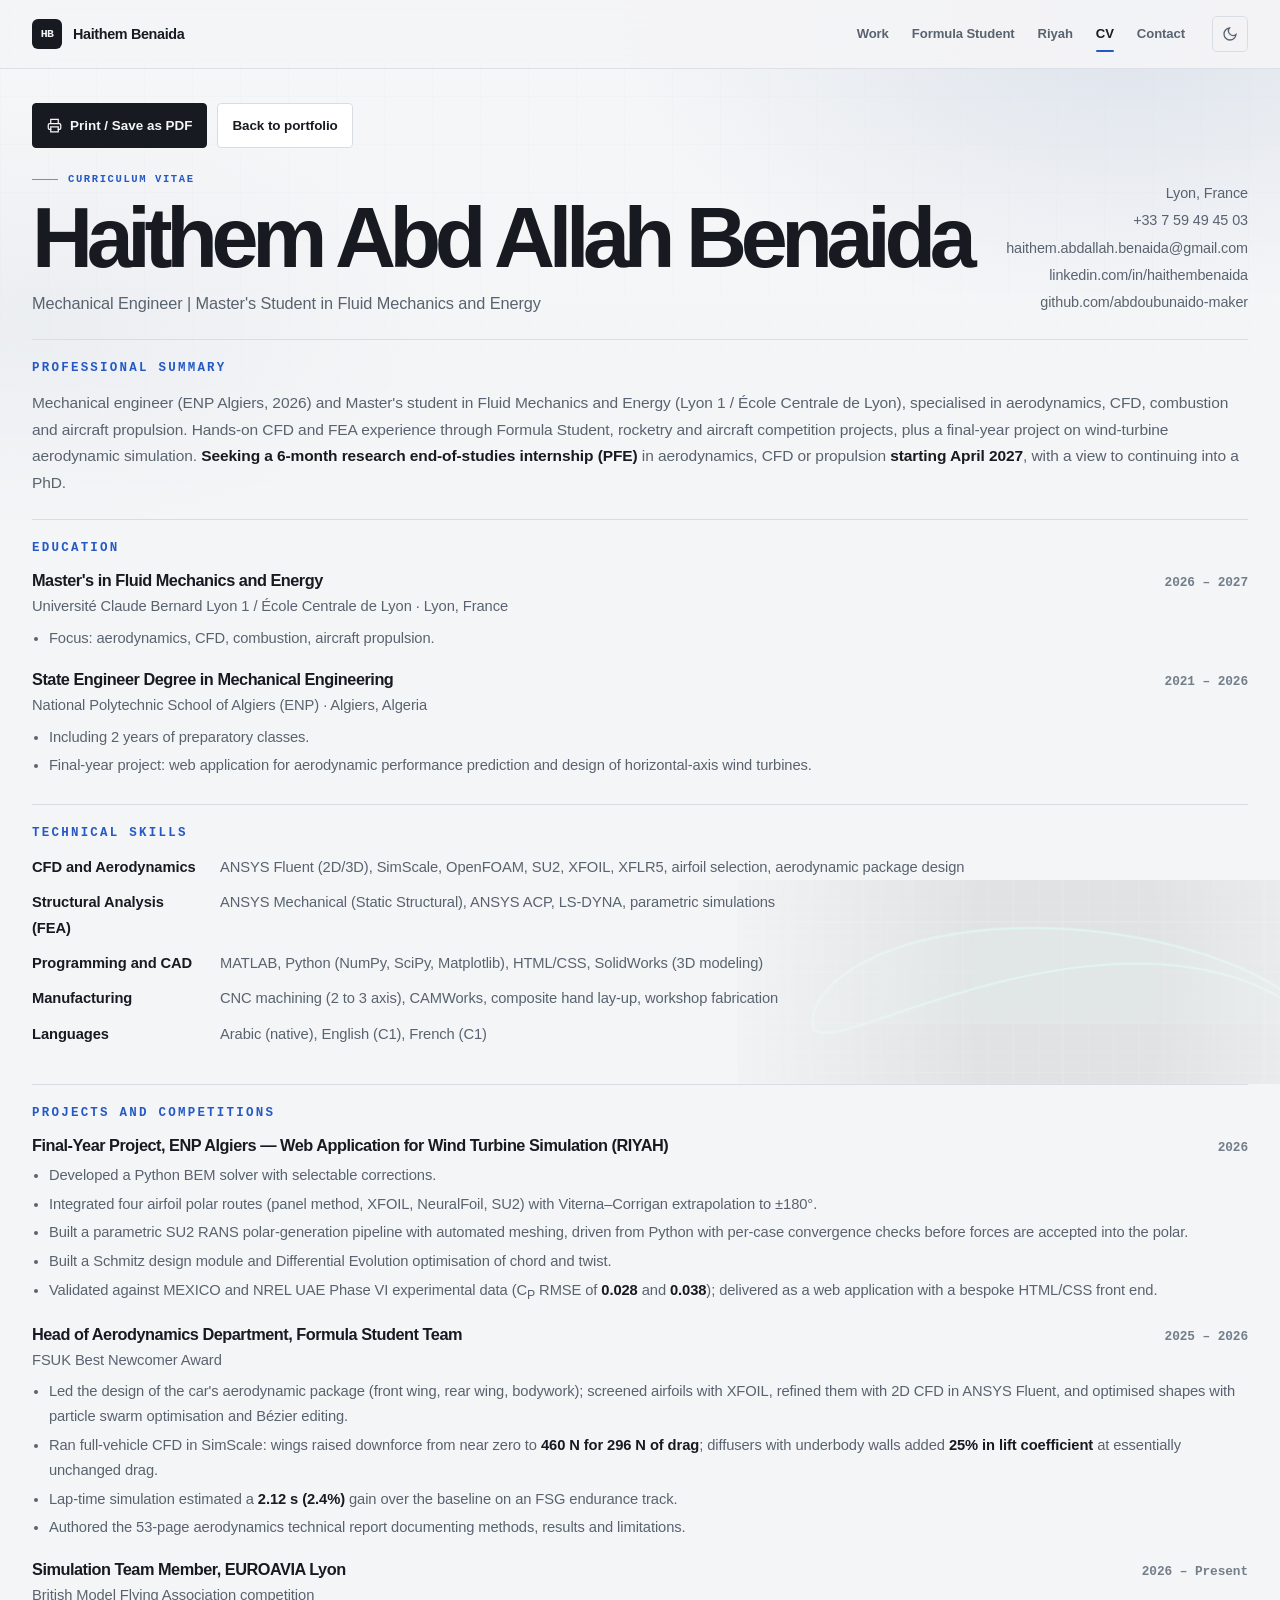
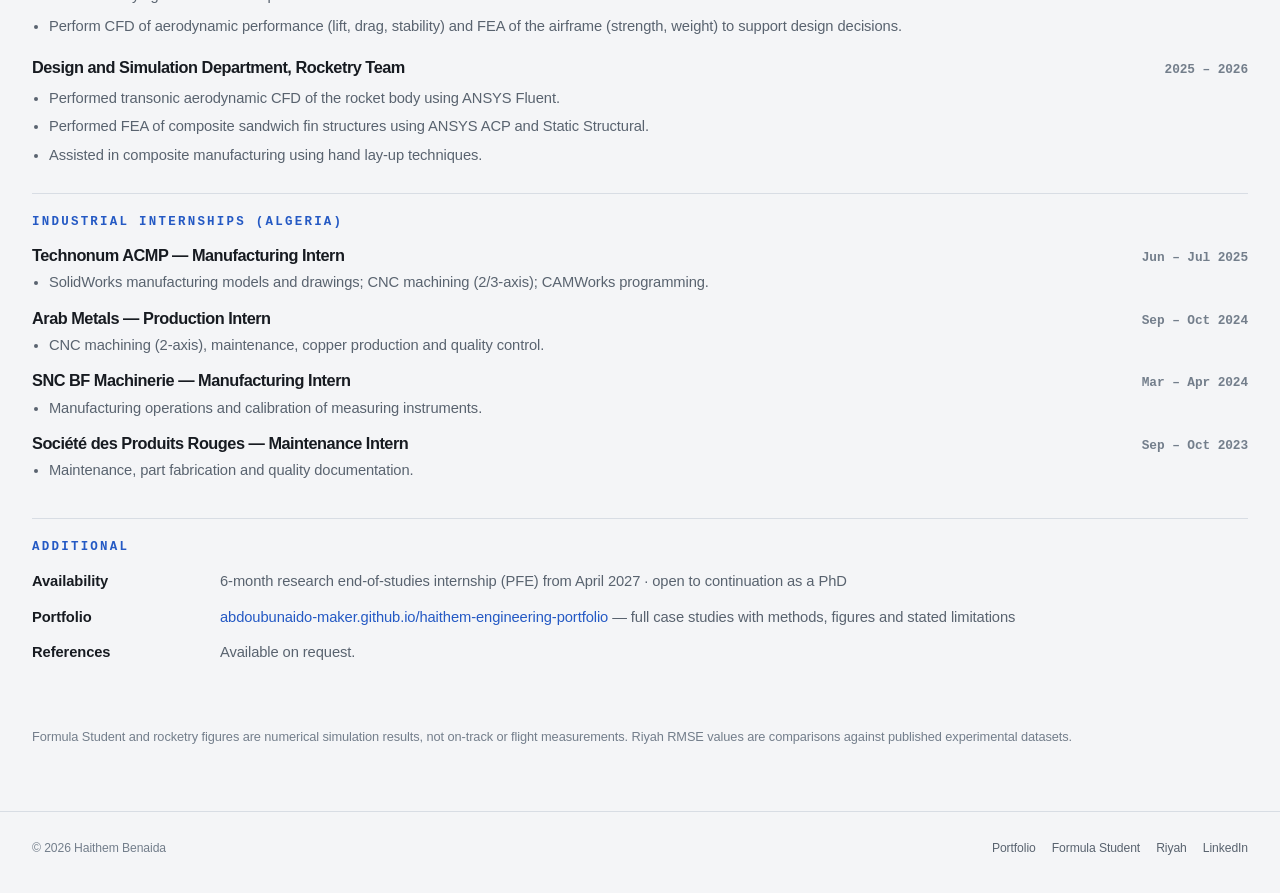
==== commit 2d0651c4: "Blend real engineering visuals into the portfolio atmosphere Add a shared atmospheric layer using ex" ====
--- a/cv.html
+++ b/cv.html
@@ -6,6 +6,7 @@
 <title>Curriculum Vitae — Haithem Benaida</title>
 <meta name="description" content="CV of Haithem Abd Allah Benaida — mechanical engineer (ENP Algiers), Master's student in Fluid Mechanics and Energy (Lyon 1 / École Centrale de Lyon). Aerodynamics, CFD, combustion and aircraft propulsion. Seeking a 6-month research PFE from April 2027.">
 <link rel="stylesheet" href="assets/css/site.css">
+<link rel="stylesheet" href="assets/css/atmosphere.css">
 <link rel="icon" href="data:image/svg+xml,<svg xmlns='http://www.w3.org/2000/svg' viewBox='0 0 32 32'><rect width='32' height='32' rx='8' fill='%232459c4'/><text x='16' y='22' font-family='monospace' font-size='16' font-weight='bold' text-anchor='middle' fill='%23ffffff'>HB</text></svg>">
 <style>
   .cv-head { display:grid; grid-template-columns:minmax(0,1fr) auto; gap:24px; align-items:end; }
@@ -49,7 +50,7 @@
   }
 </style>
 </head>
-<body>
+<body class="cv-page">
 <a class="skip" href="#main">Skip to content</a>
 
 <nav class="nav no-print">
--- a/assets/css/atmosphere.css
+++ b/assets/css/atmosphere.css
@@ -0,0 +1,378 @@
+/*
+ * Portfolio atmosphere
+ * Background images are real project artifacts, used only as low-opacity,
+ * masked textures. Their complete, unaltered versions remain in the case studies.
+ */
+
+:root {
+  --atmos-blue: 47, 91, 151;
+  --atmos-ink: 24, 34, 48;
+  --atmos-paper: #f4f5f7;
+}
+
+body {
+  background-color: var(--bg);
+  background-image:
+    radial-gradient(ellipse 58% 42% at 92% 0%, rgba(var(--atmos-blue), .10), transparent 74%),
+    radial-gradient(ellipse 48% 40% at 2% 26%, rgba(111, 137, 164, .075), transparent 72%),
+    linear-gradient(180deg, rgba(255,255,255,.16), transparent 31rem);
+  background-attachment: fixed;
+}
+
+/* Shared atmospheric treatment for the project-report mastheads. */
+body:is(.formula-page, .riyah-page, .rocketry-page, .cfd-page, .cv-page) {
+  background-image:
+    radial-gradient(ellipse 54% 45% at 88% 2%, rgba(var(--atmos-blue), .12), transparent 74%),
+    radial-gradient(ellipse 42% 34% at 3% 35%, rgba(111, 137, 164, .065), transparent 72%),
+    linear-gradient(180deg, rgba(255,255,255,.13), transparent 31rem);
+}
+
+/* HOME — the project image and its flow field share one soft visual field. */
+.home-page .hero-home {
+  isolation: isolate;
+  position: relative;
+  overflow: clip;
+  background:
+    radial-gradient(ellipse at 79% 48%, rgba(98, 133, 177, .12), transparent 54%),
+    linear-gradient(118deg, transparent 38%, rgba(220, 227, 235, .35) 72%, transparent 100%);
+}
+.home-page .hero-home::before,
+.home-page .hero-home::after {
+  content: "";
+  position: absolute;
+  z-index: -1;
+  pointer-events: none;
+  background-repeat: no-repeat;
+  mix-blend-mode: multiply;
+}
+.home-page .hero-home::before {
+  width: min(74vw, 1020px);
+  height: 118%;
+  top: -10%;
+  right: -10%;
+  opacity: .31;
+  background-image: url("../formula-student/rear-wing-streamlines.png");
+  background-size: contain;
+  background-position: center right;
+  -webkit-mask-image: radial-gradient(ellipse 67% 58% at 63% 48%, #000 22%, rgba(0,0,0,.78) 49%, transparent 82%);
+  mask-image: radial-gradient(ellipse 67% 58% at 63% 48%, #000 22%, rgba(0,0,0,.78) 49%, transparent 82%);
+}
+.home-page .hero-home::after {
+  width: min(57vw, 760px);
+  height: 96%;
+  top: 8%;
+  right: 2%;
+  opacity: .10;
+  background-image: url("../formula-student/mesh-inflation.png");
+  background-size: contain;
+  background-position: center;
+  -webkit-mask-image: radial-gradient(ellipse at 58% 50%, #000 18%, transparent 73%);
+  mask-image: radial-gradient(ellipse at 58% 50%, #000 18%, transparent 73%);
+}
+.home-page .hero-home > .wrap { position: relative; z-index: 1; }
+.home-page .hero-home .hero-grid { align-items: center; }
+
+/* Remove the framed-screenshot treatment: the CAD car fades into the flow. */
+.home-page .hero-figure {
+  position: relative;
+  width: 112%;
+  max-width: none;
+  margin-left: -5%;
+  overflow: visible;
+  border: 0;
+  border-radius: 0;
+  background: transparent;
+  box-shadow: none;
+}
+.home-page .hero-figure::before {
+  top: 2%;
+  left: 8%;
+  border: 0;
+  padding: 0;
+  color: rgba(45, 70, 101, .62);
+  background: transparent;
+  font-size: .62rem;
+  letter-spacing: .14em;
+}
+.home-page .hero-figure img {
+  width: 100%;
+  height: auto;
+  min-height: 0;
+  aspect-ratio: 967 / 519;
+  object-fit: contain;
+  background: transparent;
+  mix-blend-mode: multiply;
+  -webkit-mask-image: radial-gradient(ellipse 75% 70% at 50% 48%, #000 35%, rgba(0,0,0,.84) 57%, transparent 84%);
+  mask-image: radial-gradient(ellipse 75% 70% at 50% 48%, #000 35%, rgba(0,0,0,.84) 57%, transparent 84%);
+}
+.home-page .hero-figure figcaption {
+  position: relative;
+  width: 82%;
+  margin: -1.2rem auto 0;
+  padding: 10px 0 0;
+  border: 0;
+  background: transparent;
+  color: var(--muted-2);
+  font-size: .68rem;
+  letter-spacing: .015em;
+}
+
+/* Let the visual field continue between sections without competing with text. */
+.home-page :is(.results-section, .work-section, .method-section, .research-section, .background-section, .contact-section) {
+  position: relative;
+  isolation: isolate;
+  overflow: clip;
+}
+.home-page :is(.results-section, .work-section, .method-section, .research-section, .background-section, .contact-section) > .wrap {
+  position: relative;
+  z-index: 1;
+}
+.home-page .results-section::before,
+.home-page .work-section::before,
+.home-page .method-section::before,
+.home-page .research-section::before,
+.home-page .background-section::before,
+.home-page .contact-section::before {
+  content: "";
+  position: absolute;
+  z-index: -1;
+  pointer-events: none;
+  background-repeat: no-repeat;
+  background-size: contain;
+  mix-blend-mode: multiply;
+}
+.home-page .results-section::before {
+  width: min(58vw, 790px);
+  height: 100%;
+  top: 0;
+  right: -7%;
+  opacity: .16;
+  background-image: url("../formula-student/baseline-streamlines.png");
+  background-position: right center;
+  -webkit-mask-image: radial-gradient(ellipse 67% 75% at 64% 50%, #000 15%, transparent 80%);
+  mask-image: radial-gradient(ellipse 67% 75% at 64% 50%, #000 15%, transparent 80%);
+}
+.home-page .work-section::before {
+  width: min(66vw, 880px);
+  height: 94%;
+  top: 3%;
+  right: -16%;
+  opacity: .13;
+  background-image: url("../formula-student/mesh-3d-wing.png");
+  background-position: center;
+  -webkit-mask-image: radial-gradient(ellipse at 57% 50%, #000 12%, transparent 75%);
+  mask-image: radial-gradient(ellipse at 57% 50%, #000 12%, transparent 75%);
+}
+.home-page .method-section::before {
+  width: min(55vw, 730px);
+  height: 100%;
+  top: 0;
+  right: -8%;
+  opacity: .11;
+  background-image: url("../formula-student/xfoil-fx74-cl.png");
+  background-position: right center;
+  -webkit-mask-image: radial-gradient(ellipse 68% 60% at 58% 51%, #000 12%, transparent 80%);
+  mask-image: radial-gradient(ellipse 68% 60% at 58% 51%, #000 12%, transparent 80%);
+}
+.home-page .research-section::before {
+  width: min(52vw, 710px);
+  height: 98%;
+  top: 0;
+  left: -14%;
+  opacity: .19;
+  background-image: url("../formula-student/front-wing-main-profile.png");
+  background-position: left center;
+  mix-blend-mode: screen;
+  -webkit-mask-image: radial-gradient(ellipse at 45% 50%, #000 14%, transparent 74%);
+  mask-image: radial-gradient(ellipse at 45% 50%, #000 14%, transparent 74%);
+}
+.home-page .background-section::before {
+  width: min(58vw, 770px);
+  height: 110%;
+  top: -6%;
+  right: -12%;
+  opacity: .11;
+  background-image: url("../rocketry/study-1/cad-fin-geometry.png");
+  background-position: center right;
+  -webkit-mask-image: radial-gradient(ellipse at 60% 48%, #000 10%, transparent 77%);
+  mask-image: radial-gradient(ellipse at 60% 48%, #000 10%, transparent 77%);
+}
+.home-page .contact-section::before {
+  width: min(58vw, 780px);
+  height: 110%;
+  top: -5%;
+  right: -8%;
+  opacity: .12;
+  background-image: url("../formula-student/lap-speed-trace.png");
+  background-position: right center;
+  -webkit-mask-image: radial-gradient(ellipse at 62% 51%, #000 8%, transparent 79%);
+  mask-image: radial-gradient(ellipse at 62% 51%, #000 8%, transparent 79%);
+}
+.home-page .method-section::after,
+.home-page .background-section::after {
+  content: "";
+  position: absolute;
+  z-index: -1;
+  pointer-events: none;
+  width: min(52vw, 720px);
+  height: 92%;
+  right: -12%;
+  bottom: -4%;
+  background-repeat: no-repeat;
+  background-position: right center;
+  background-size: contain;
+  mix-blend-mode: multiply;
+  -webkit-mask-image: radial-gradient(ellipse at 61% 50%, #000 8%, transparent 79%);
+  mask-image: radial-gradient(ellipse at 61% 50%, #000 8%, transparent 79%);
+}
+.home-page .method-section::after {
+  opacity: .10;
+  background-image: url("../formula-student/rear-wing-pressure-3d.png");
+}
+.home-page .background-section::after {
+  opacity: .065;
+  background-image: url("../rocketry/study-1/fin-stress-contour.png");
+}
+
+/* Text surfaces stay quiet and legible while image layers remain atmospheric. */
+.home-page .project,
+.home-page .card,
+.home-page .skill-card {
+  background-color: color-mix(in srgb, var(--panel) 93%, transparent);
+}
+.home-page .project.featured .project-thumb {
+  background: transparent;
+}
+
+/* Case-study mastheads receive subject-specific, softly masked engineering art. */
+body:is(.formula-page, .rocketry-page, .cfd-page) .hero {
+  position: relative;
+  isolation: isolate;
+  overflow: clip;
+}
+body:is(.formula-page, .rocketry-page, .cfd-page) .hero::before {
+  content: "";
+  position: absolute;
+  z-index: -1;
+  pointer-events: none;
+  inset: -8% -3% -4% auto;
+  width: min(70vw, 920px);
+  opacity: .21;
+  background-repeat: no-repeat;
+  background-position: center right;
+  background-size: contain;
+  mix-blend-mode: multiply;
+  -webkit-mask-image: radial-gradient(ellipse 69% 64% at 62% 48%, #000 12%, transparent 81%);
+  mask-image: radial-gradient(ellipse 69% 64% at 62% 48%, #000 12%, transparent 81%);
+}
+.formula-page .hero::before { background-image: url("../formula-student/rear-wing-streamlines.png"); }
+.rocketry-page .hero::before { background-image: url("../rocketry/study-1/cad-fin-geometry.png"); opacity: .17; }
+.cfd-page .hero::before { background-image: url("../formula-student/mesh-inflation.png"); opacity: .15; }
+body:is(.formula-page, .rocketry-page, .cfd-page) .hero > .wrap { position: relative; z-index: 1; }
+
+/* Riyah's own rotor schematic stays the only project-specific hero image there. */
+.riyah-page .hero {
+  position: relative;
+  isolation: isolate;
+  overflow: clip;
+  background:
+    radial-gradient(circle at 81% 43%, rgba(var(--atmos-blue), .12) 0 12%, transparent 37%),
+    radial-gradient(circle at 81% 43%, transparent 0 18%, rgba(var(--atmos-blue), .09) 18.1% 18.25%, transparent 18.4% 28%, rgba(var(--atmos-blue), .065) 28.1% 28.2%, transparent 28.35%);
+}
+.riyah-page .hero > .wrap { position: relative; z-index: 1; }
+.riyah-page .hero-figure {
+  overflow: visible;
+  border-color: transparent;
+  background: transparent !important;
+  box-shadow: none;
+}
+.riyah-page .hero-figure svg {
+  overflow: visible;
+  filter: drop-shadow(0 16px 28px rgba(31, 52, 77, .12));
+}
+
+/* CV and notes retain readable paper surfaces with a quiet technical field. */
+.cv-page #main,
+.cfd-page .report,
+.formula-page .report,
+.riyah-page .report,
+.rocketry-page .report { position: relative; }
+.cv-page #main { isolation: isolate; }
+.cv-page #main::before {
+  content: "";
+  position: absolute;
+  z-index: -1;
+  pointer-events: none;
+  top: 0;
+  right: -12%;
+  width: 54%;
+  height: 78%;
+  opacity: .075;
+  background: url("../formula-student/custom3-profile.png") no-repeat center / contain;
+  mix-blend-mode: screen;
+  -webkit-mask-image: radial-gradient(ellipse, #000 18%, transparent 77%);
+  mask-image: radial-gradient(ellipse, #000 18%, transparent 77%);
+}
+
+/* Optional dark theme: keep the same art direction, not a blank black canvas. */
+[data-theme="dark"] body {
+  background-image:
+    radial-gradient(ellipse 58% 42% at 92% 0%, rgba(81, 117, 165, .20), transparent 74%),
+    radial-gradient(ellipse 48% 40% at 2% 26%, rgba(80, 99, 123, .12), transparent 72%),
+    linear-gradient(180deg, rgba(255,255,255,.025), transparent 31rem);
+}
+[data-theme="dark"] .home-page .hero-home::before,
+[data-theme="dark"] .home-page .hero-home::after,
+[data-theme="dark"] .home-page .hero-figure img,
+[data-theme="dark"] .home-page .results-section::before,
+[data-theme="dark"] .home-page .work-section::before,
+[data-theme="dark"] .home-page .method-section::before,
+[data-theme="dark"] .home-page .research-section::before,
+[data-theme="dark"] .home-page .background-section::before,
+[data-theme="dark"] .home-page .contact-section::before,
+[data-theme="dark"] .home-page .method-section::after,
+[data-theme="dark"] .home-page .background-section::after,
+[data-theme="dark"] body:is(.formula-page, .rocketry-page, .cfd-page) .hero::before,
+[data-theme="dark"] .riyah-page .hero::before,
+[data-theme="dark"] .cv-page #main::before {
+  mix-blend-mode: screen;
+  opacity: .09;
+}
+[data-theme="dark"] .home-page .hero-figure img {
+  opacity: .72;
+  -webkit-mask-image: radial-gradient(ellipse 72% 68% at 50% 48%, #000 24%, rgba(0,0,0,.7) 52%, transparent 82%);
+  mask-image: radial-gradient(ellipse 72% 68% at 50% 48%, #000 24%, rgba(0,0,0,.7) 52%, transparent 82%);
+}
+[data-theme="dark"] .home-page .hero-figure figcaption { color: var(--muted); }
+
+/* Small screens keep the composition atmospheric without covering the copy. */
+@media (max-width: 900px) {
+  .home-page .hero-home::before { width: 100vw; right: -38%; opacity: .22; }
+  .home-page .hero-home::after { width: 75vw; right: -18%; opacity: .07; }
+  .home-page .hero-figure { width: 106%; margin-left: -3%; }
+  .home-page .hero-figure img { -webkit-mask-image: radial-gradient(ellipse 78% 70% at 50% 47%, #000 35%, rgba(0,0,0,.78) 58%, transparent 87%); mask-image: radial-gradient(ellipse 78% 70% at 50% 47%, #000 35%, rgba(0,0,0,.78) 58%, transparent 87%); }
+}
+@media (max-width: 760px) {
+  .home-page .hero-home { padding-top: 34px; }
+  .home-page .hero-home::before { width: 125vw; height: 88%; top: 0; right: -58%; opacity: .17; }
+  .home-page .hero-home::after { display: none; }
+  .home-page .hero-figure { order: -1; width: 110%; margin: 0 0 -1rem -5%; }
+  .home-page .hero-figure figcaption { width: 88%; margin-top: -.5rem; }
+  .home-page .results-section::before,
+  .home-page .work-section::before,
+  .home-page .method-section::before,
+  .home-page .research-section::before,
+  .home-page .background-section::before,
+  .home-page .contact-section::before { width: 105vw; height: 70%; opacity: .09; }
+  body:is(.formula-page, .rocketry-page, .cfd-page) .hero::before { width: 115vw; right: -52%; opacity: .13; }
+  .riyah-page .hero::before { width: 108vw; right: -48%; opacity: .08; }
+}
+@media (prefers-reduced-motion: reduce) {
+  .home-page .hero-figure img { transform: none; }
+}
+@media print {
+  body, body:is(.formula-page, .riyah-page, .rocketry-page, .cfd-page, .cv-page) { background-image: none !important; }
+  .hero::before, .hero::after, .section::before, .cv-page #main::before { display: none !important; }
+  .home-page .hero-figure { width: 100%; margin: 0; }
+  .home-page .hero-figure img { -webkit-mask-image: none; mask-image: none; mix-blend-mode: normal; }
+}
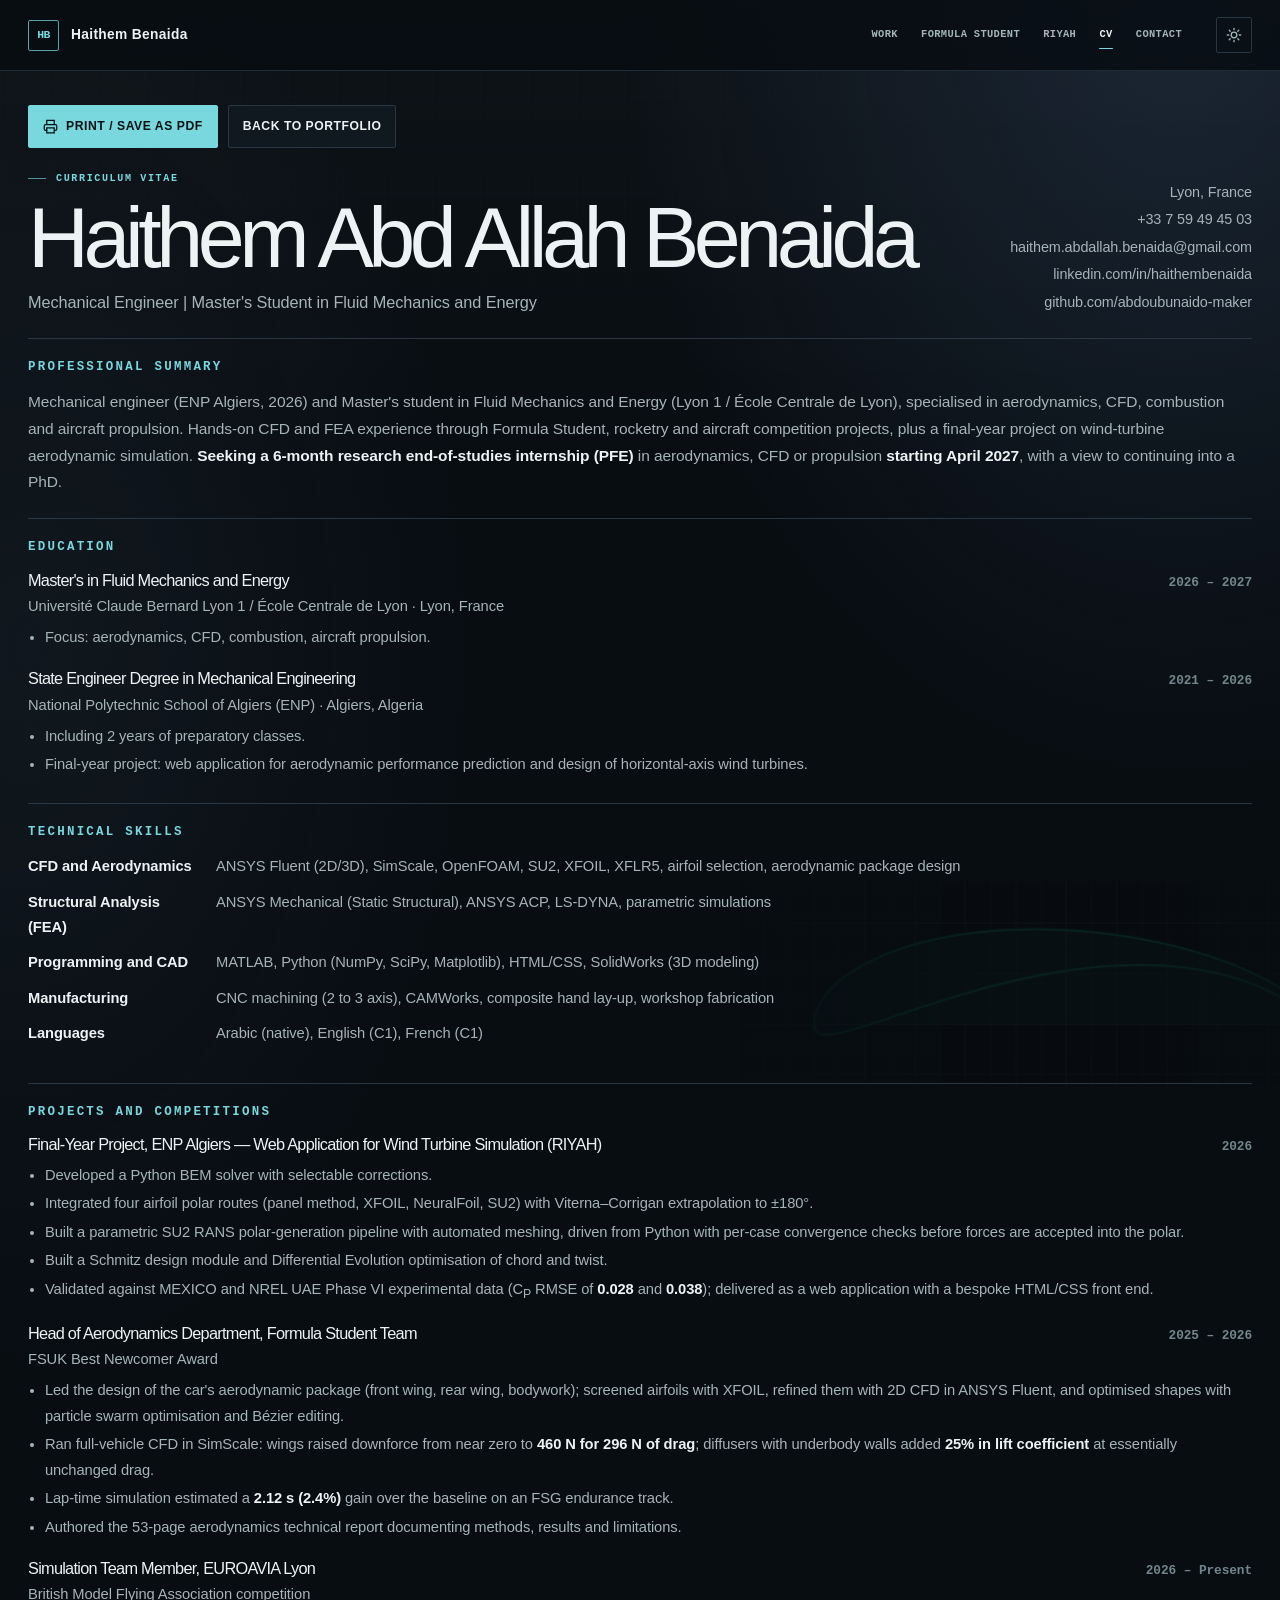
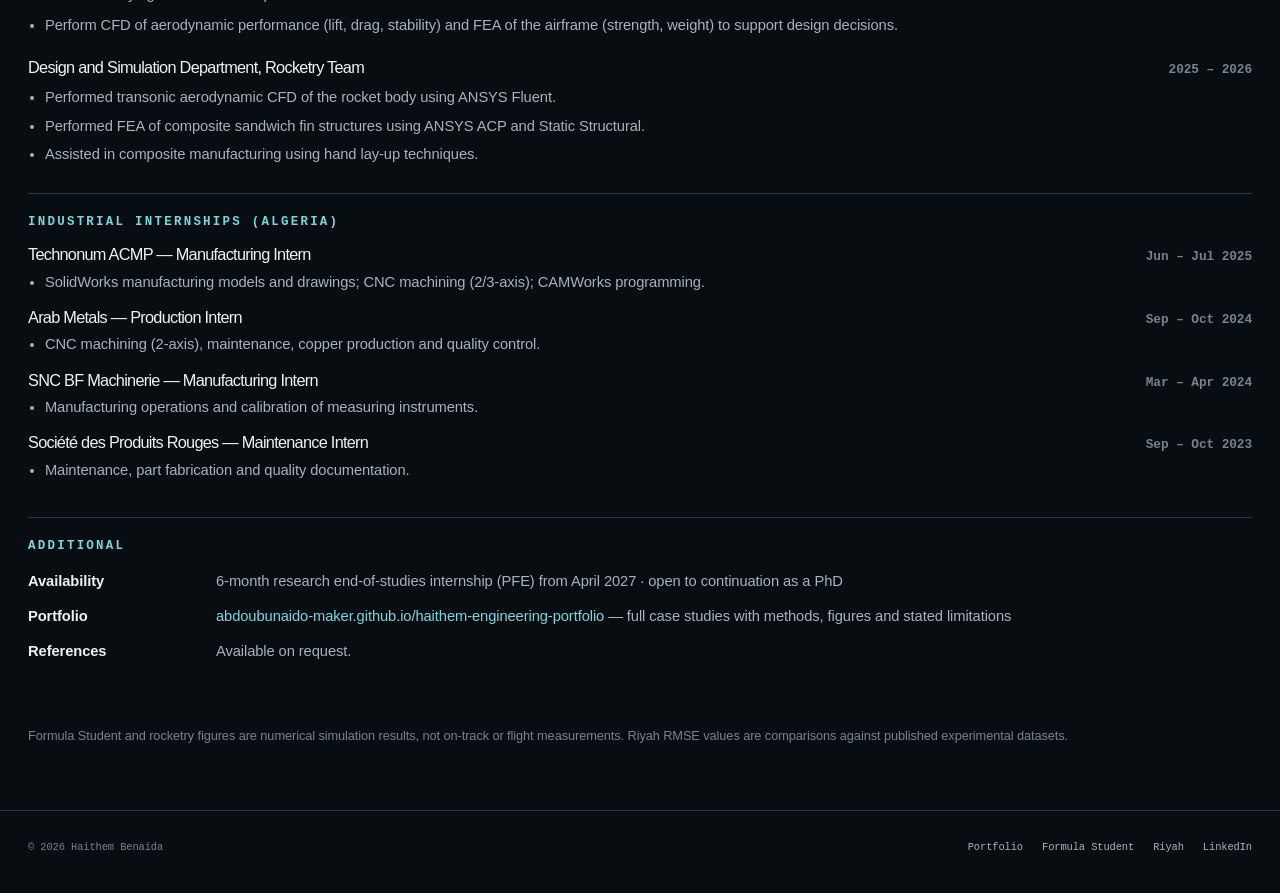
==== commit 4d870cfd: "Art direct portfolio as aerospace R&D experience Co-authored-by: arena-agent <297053741+arena-agent@" ====
--- a/cv.html
+++ b/cv.html
@@ -1,5 +1,5 @@
 <!doctype html>
-<html lang="en" data-theme="light">
+<html lang="en" data-theme="dark">
 <head>
 <meta charset="utf-8">
 <meta name="viewport" content="width=device-width, initial-scale=1">
--- a/assets/css/site.css
+++ b/assets/css/site.css
@@ -898,3 +898,245 @@
   .project.featured { grid-template-columns: 1fr; }
   .project.featured .project-thumb { min-height: 0; aspect-ratio: 16 / 8; border-right: 0; border-bottom: 1px solid var(--line); }
 }
+
+/* Report-derived analytical plots: transparent vector traces with restrained legends. */
+.analytical-plot { min-width: 0; }
+.chart-legend {
+  display: flex;
+  flex-wrap: wrap;
+  gap: 7px 13px;
+  margin: 3px 0 0;
+  color: var(--muted-2);
+  font: 500 .72rem/1.3 var(--mono);
+}
+.chart-legend-item { display: inline-flex; align-items: center; gap: 6px; white-space: nowrap; }
+.chart-legend-item i {
+  display: inline-block;
+  width: 17px;
+  height: 2px;
+  background: var(--series-color);
+  border-radius: 2px;
+}
+.plot-provenance { margin: .7rem 0 0; font-size: .82rem; }
+.formula-derivation {
+  margin: 1rem 0 1.5rem;
+  border-block: 1px solid var(--line-soft);
+  color: var(--muted);
+}
+.formula-derivation summary {
+  cursor: pointer;
+  padding: .8rem 0;
+  color: var(--accent-2);
+  font-weight: 620;
+}
+.formula-derivation[open] { padding-bottom: .9rem; }
+.formula-derivation .eq { margin-block: .8rem; }
+.formula-derivation .equation-wide .eq-body { min-width: 0; font-size: clamp(.9rem, 1.6vw, 1.05rem); }
+.formula-derivation p { font-size: .9rem; }
+@media (max-width: 580px) {
+  .chart-legend { gap: 6px 10px; font-size: .67rem; }
+  .formula-derivation .equation-wide { padding-inline: 12px; }
+}
+.chart-legend-item i.chart-dot { width: 7px; height: 7px; border-radius: 50%; }
+@media print {
+  .formula-page .formula-derivation:not([open]) > :not(summary) { display: block !important; }
+  .formula-page .formula-derivation summary { display: none; }
+}
+
+/* Immersive report gallery: one continuous plot stage, no per-plot card frames. */
+.aero-deck {
+  position: relative;
+  isolation: isolate;
+  margin: clamp(2rem, 4vw, 3.5rem) 0 1.4rem;
+  padding: clamp(1.15rem, 3vw, 2.1rem) 0 .9rem;
+  border-block: 1px solid var(--line-soft);
+  overflow: hidden;
+  background:
+    radial-gradient(ellipse at 78% 35%, color-mix(in srgb, var(--accent-2) 8%, transparent), transparent 52%),
+    linear-gradient(100deg, transparent 0%, color-mix(in srgb, var(--bg) 18%, transparent) 55%, transparent 100%);
+}
+.aero-deck-heading { position: relative; z-index: 2; max-width: 760px; margin-bottom: .6rem; }
+.aero-deck-heading h3 { margin: .65rem 0 .45rem; font-size: clamp(1.3rem, 2.4vw, 1.9rem); }
+.aero-deck-heading p { max-width: 66ch; margin: 0; color: var(--muted); font-size: .92rem; }
+.aero-deck-viewport { overflow: hidden; touch-action: pan-y pinch-zoom; outline-offset: 5px; }
+.aero-deck-track { display: flex; width: 100%; transition: transform .62s cubic-bezier(.2,.72,.18,1); will-change: transform; }
+.aero-slide {
+  position: relative;
+  isolation: isolate;
+  display: grid;
+  grid-template-columns: minmax(210px, .75fr) minmax(0, 1.5fr);
+  align-items: center;
+  gap: clamp(1rem, 3vw, 2.5rem);
+  flex: 0 0 100%;
+  min-width: 0;
+  min-height: 340px;
+  padding: 1.35rem clamp(.3rem, 1vw, .8rem) 1.55rem;
+}
+.aero-slide::before {
+  content: "";
+  position: absolute;
+  z-index: -1;
+  pointer-events: none;
+  inset: 0 -3% 0 auto;
+  width: 64%;
+  background-position: center right;
+  background-repeat: no-repeat;
+  background-size: contain;
+  opacity: .12;
+  -webkit-mask-image: radial-gradient(ellipse 66% 62% at 62% 49%, #000 8%, transparent 84%);
+  mask-image: radial-gradient(ellipse 66% 62% at 62% 49%, #000 8%, transparent 84%);
+  mix-blend-mode: multiply;
+}
+.aero-slide[data-scene="drag"]::before { background-image: url("../formula-student/cad-yellow-cutout.png"); }
+.aero-slide[data-scene="corner"]::before { background-image: url("../formula-student/cad-dark-cutout.png"); }
+.aero-slide[data-scene="airfoil"]::before { background-image: url("../formula-student/s1223-profile.png"); }
+.aero-slide[data-scene="flow"]::before { background-image: url("../formula-student/rear-wing-pressure-3d.png"); opacity: .10; }
+.aero-slide[data-scene="vehicle"]::before { background-image: url("../formula-student/car-wings-pressure-3d.png"); opacity: .10; }
+.aero-slide[data-scene="lap"]::before { background-image: url("../formula-student/cad-yellow-cutout.png"); opacity: .09; }
+[data-theme="dark"] .aero-slide::before { mix-blend-mode: screen; opacity: .15; }
+.aero-slide-copy { max-width: 33ch; padding: .2rem 0; }
+.aero-slide-index { display: block; margin-bottom: .75rem; color: var(--accent-2); font: 650 .68rem/1.4 var(--mono); letter-spacing: .11em; }
+.aero-slide-copy h4 { margin: 0 0 .65rem; max-width: 18ch; font-size: clamp(1.3rem, 2.25vw, 1.9rem); line-height: 1.12; }
+.aero-slide-copy p { margin: 0 0 .9rem; color: var(--muted); font-size: .9rem; line-height: 1.58; }
+.aero-source { display: block; color: var(--muted-2); font: 550 .65rem/1.5 var(--mono); letter-spacing: .045em; }
+.aero-slide-plot { position: relative; min-width: 0; padding: .3rem 0; }
+.aero-slide-plot::before {
+  content: "";
+  position: absolute;
+  z-index: -1;
+  inset: 4% -2%;
+  pointer-events: none;
+  background: radial-gradient(ellipse at 50% 52%, color-mix(in srgb, var(--bg) 56%, transparent), transparent 72%);
+}
+.aero-slide .chart { overflow: visible; }
+.aero-slide .chart text { font-size: 10.5px; }
+.aero-slide .chart .axis-label { font-size: 10px; }
+.aero-slide .chart-legend { justify-content: center; margin-top: -.05rem; }
+.aero-deck-controls { display: flex; align-items: center; gap: 1rem; width: min(100%, 270px); margin: .1rem 0 0 auto; }
+.aero-arrow {
+  display: grid;
+  place-items: center;
+  flex: 0 0 34px;
+  width: 34px;
+  height: 34px;
+  padding: 0;
+  border: 1px solid var(--line);
+  border-radius: 50%;
+  background: transparent;
+  color: var(--muted);
+  cursor: pointer;
+  transition: color .2s ease, border-color .2s ease, transform .2s ease;
+}
+.aero-arrow:hover { color: var(--accent); border-color: var(--accent); transform: translateY(-1px); }
+.aero-arrow svg { width: 17px; height: 17px; fill: none; stroke: currentColor; stroke-width: 1.7; stroke-linecap: round; stroke-linejoin: round; }
+.aero-deck-navigation { display: flex; align-items: center; gap: 7px; margin-left: auto; }
+.aero-step { width: 7px; height: 7px; padding: 0; border: 0; border-radius: 9px; background: var(--muted-2); opacity: .48; cursor: pointer; transition: width .25s ease, opacity .25s ease, background .25s ease; }
+.aero-step.is-active { width: 28px; background: var(--accent); opacity: 1; }
+.aero-deck-status { min-width: 48px; color: var(--muted-2); font: 600 .7rem/1 var(--mono); text-align: center; }
+.aero-deck-status span { opacity: .45; padding-inline: 2px; }
+@media (max-width: 760px) {
+  .aero-slide { grid-template-columns: minmax(0, 1fr); gap: .6rem; min-height: 0; padding-block: 1rem 1.25rem; }
+  .aero-slide-copy { max-width: 62ch; }
+  .aero-slide-copy h4 { max-width: 25ch; }
+  .aero-slide-plot { width: 100%; }
+  .aero-slide::before { inset: 8% -12% auto auto; width: 88%; height: 55%; opacity: .08; }
+  .aero-deck-controls { margin-top: .5rem; }
+}
+@media (prefers-reduced-motion: reduce) {
+  .aero-deck-track, .aero-arrow, .aero-step { transition: none !important; }
+}
+@media print {
+  .aero-deck { overflow: visible; background: none; }
+  .aero-deck-viewport { overflow: visible; }
+  .aero-deck-track { display: block; transform: none !important; }
+  .aero-slide { display: grid !important; page-break-inside: avoid; border-bottom: 1px solid #bbb; }
+  .aero-slide::before { display: none; }
+  .aero-deck-controls { display: none; }
+}
+.aero-slide-visual { position: relative; min-width: 0; width: 100%; }
+.aero-slide-visual figure { margin: 0; }
+.aero-slide-visual img {
+  display: block;
+  width: 100%;
+  max-height: 350px;
+  object-fit: contain;
+  mix-blend-mode: multiply;
+}
+.aero-slide-visual figcaption {
+  margin-top: .25rem;
+  color: var(--muted-2);
+  font: 550 .66rem/1.45 var(--mono);
+  letter-spacing: .025em;
+  text-align: right;
+}
+.aero-slide-visual-flow img { max-height: 390px; }
+[data-theme="dark"] .aero-slide-visual img { mix-blend-mode: normal; }
+@media (max-width: 760px) {
+  .aero-slide-visual img { max-height: 290px; }
+  .aero-slide-visual-flow img { max-height: 320px; }
+}
+@media print {
+  .aero-slide-visual img { mix-blend-mode: normal; }
+}
+
+/* Keep the two core forces visible together, with labelled navigation in view. */
+.aero-slide-model-pair {
+  grid-template-columns: minmax(0, 1fr);
+  align-items: start;
+  gap: .35rem;
+  min-height: 0;
+}
+.aero-slide-model-pair .aero-slide-copy { max-width: 78ch; }
+.aero-model-pair { display: grid; grid-template-columns: repeat(2, minmax(0, 1fr)); gap: clamp(.8rem, 2vw, 1.7rem); align-items: start; }
+.aero-model-pair .aero-slide-plot { min-width: 0; padding: .2rem 0; }
+.aero-plot-title { margin: 0 0 .15rem; color: var(--muted); font: 600 .7rem/1.35 var(--mono); letter-spacing: .035em; text-align: center; }
+.aero-model-pair .chart text { font-size: 9px; }
+.aero-model-pair .chart .axis-label { font-size: 9px; }
+.aero-deck-controls { width: 100%; margin: .85rem 0 .25rem; gap: .65rem; }
+.aero-deck-navigation { flex: 1 1 auto; min-width: 0; justify-content: center; gap: .35rem; margin-left: 0; }
+.aero-deck-navigation .aero-step {
+  flex: 0 0 auto;
+  width: auto;
+  height: 30px;
+  padding: 0 .65rem;
+  border: 1px solid var(--line);
+  border-radius: 999px;
+  background: transparent;
+  color: var(--muted);
+  font: 600 .66rem/1 var(--mono);
+  white-space: nowrap;
+  opacity: .8;
+}
+.aero-deck-navigation .aero-step.is-active {
+  width: auto;
+  border-color: color-mix(in srgb, var(--accent) 55%, var(--line));
+  background: color-mix(in srgb, var(--accent) 10%, transparent);
+  color: var(--accent);
+  opacity: 1;
+}
+@media (max-width: 760px) {
+  .aero-model-pair { grid-template-columns: minmax(0, 1fr); gap: 1rem; }
+  .aero-model-pair .aero-slide-plot { max-width: 560px; margin-inline: auto; width: 100%; }
+  .aero-deck-controls { gap: .4rem; }
+  .aero-deck-navigation { justify-content: flex-start; overflow-x: auto; scrollbar-width: thin; }
+  .aero-deck-navigation .aero-step { padding-inline: .5rem; font-size: .62rem; }
+  .aero-deck-status { min-width: 42px; }
+}
+
+/* Riyah's supplied app mark replaces the hand-drawn rotor schematic in its hero. */
+.riyah-page .riyah-logo-figure { background: #000; }
+.riyah-page .riyah-logo-figure::before { display: none; }
+.riyah-page .riyah-logo-figure img {
+  display: block;
+  width: 100%;
+  height: clamp(240px, 31vw, 340px);
+  min-height: 0;
+  aspect-ratio: 16 / 9;
+  object-fit: cover;
+  object-position: center 48%;
+  background: #000;
+}
+.riyah-page .riyah-logo-figure figcaption { background: var(--panel); }
+@media (max-width: 760px) {
+  .riyah-page .riyah-logo-figure img { height: clamp(205px, 56vw, 300px); aspect-ratio: 16 / 9; }
+}
--- a/assets/css/atmosphere.css
+++ b/assets/css/atmosphere.css
@@ -98,12 +98,13 @@
   width: 100%;
   height: auto;
   min-height: 0;
-  aspect-ratio: 967 / 519;
+  aspect-ratio: auto;
   object-fit: contain;
   background: transparent;
-  mix-blend-mode: multiply;
-  -webkit-mask-image: radial-gradient(ellipse 75% 70% at 50% 48%, #000 35%, rgba(0,0,0,.84) 57%, transparent 84%);
-  mask-image: radial-gradient(ellipse 75% 70% at 50% 48%, #000 35%, rgba(0,0,0,.84) 57%, transparent 84%);
+  mix-blend-mode: normal;
+  filter: drop-shadow(0 22px 18px rgba(19, 32, 50, .12));
+  -webkit-mask-image: none;
+  mask-image: none;
 }
 .home-page .hero-figure figcaption {
   position: relative;
@@ -241,7 +242,16 @@
   background-color: color-mix(in srgb, var(--panel) 93%, transparent);
 }
 .home-page .project.featured .project-thumb {
+  overflow: visible;
+  border: 0;
   background: transparent;
+}
+.home-page .project.featured .project-thumb img {
+  object-fit: contain;
+  padding: clamp(18px, 3vw, 38px);
+  background: transparent;
+  mix-blend-mode: normal;
+  filter: drop-shadow(0 16px 16px rgba(19, 32, 50, .10));
 }
 
 /* Case-study mastheads receive subject-specific, softly masked engineering art. */
@@ -339,9 +349,15 @@
   opacity: .09;
 }
 [data-theme="dark"] .home-page .hero-figure img {
-  opacity: .72;
-  -webkit-mask-image: radial-gradient(ellipse 72% 68% at 50% 48%, #000 24%, rgba(0,0,0,.7) 52%, transparent 82%);
-  mask-image: radial-gradient(ellipse 72% 68% at 50% 48%, #000 24%, rgba(0,0,0,.7) 52%, transparent 82%);
+  opacity: .96;
+  mix-blend-mode: normal;
+  filter: drop-shadow(0 22px 20px rgba(0, 0, 0, .36));
+  -webkit-mask-image: none;
+  mask-image: none;
+}
+[data-theme="dark"] .home-page .project.featured .project-thumb img {
+  mix-blend-mode: normal;
+  filter: drop-shadow(0 16px 16px rgba(0, 0, 0, .28));
 }
 [data-theme="dark"] .home-page .hero-figure figcaption { color: var(--muted); }
 
@@ -350,7 +366,7 @@
   .home-page .hero-home::before { width: 100vw; right: -38%; opacity: .22; }
   .home-page .hero-home::after { width: 75vw; right: -18%; opacity: .07; }
   .home-page .hero-figure { width: 106%; margin-left: -3%; }
-  .home-page .hero-figure img { -webkit-mask-image: radial-gradient(ellipse 78% 70% at 50% 47%, #000 35%, rgba(0,0,0,.78) 58%, transparent 87%); mask-image: radial-gradient(ellipse 78% 70% at 50% 47%, #000 35%, rgba(0,0,0,.78) 58%, transparent 87%); }
+  .home-page .hero-figure img { max-height: 68vh; object-fit: contain; }
 }
 @media (max-width: 760px) {
   .home-page .hero-home { padding-top: 34px; }
@@ -376,3 +392,403 @@
   .home-page .hero-figure { width: 100%; margin: 0; }
   .home-page .hero-figure img { -webkit-mask-image: none; mask-image: none; mix-blend-mode: normal; }
 }
+
+/* ==========================================================================
+   AERONAUTICS / R&D — shared art direction
+   ========================================================================== */
+:root {
+  --bg: #080d12;
+  --bg-grad: #121d27;
+  --panel: #101820;
+  --panel-2: #15212a;
+  --line: #283743;
+  --line-soft: #1b2831;
+  --text: #edf3f4;
+  --muted: #a5b4b8;
+  --muted-2: #72858b;
+  --accent: #78d8dd;
+  --accent-2: #a7c3d4;
+  --accent-ink: #061012;
+  --warn: #e4b76a;
+  --radius: 3px;
+  --radius-sm: 2px;
+  --maxw: 1240px;
+  --mono: ui-monospace, "SFMono-Regular", Consolas, "Liberation Mono", monospace;
+  --sans: Inter, "Aptos", "Segoe UI", Arial, sans-serif;
+  --shadow: 0 18px 48px -32px rgba(0, 0, 0, .7);
+}
+[data-theme="light"] {
+  --bg: #f0f3f3;
+  --bg-grad: #e3e9e9;
+  --panel: #f7f9f8;
+  --panel-2: #e7eded;
+  --line: #ccd7d8;
+  --line-soft: #dce4e4;
+  --text: #142126;
+  --muted: #4e6268;
+  --muted-2: #718187;
+  --accent: #087e83;
+  --accent-2: #3e7186;
+  --accent-ink: #f5fbfb;
+  --warn: #936018;
+  --shadow: 0 18px 42px -34px rgba(25, 48, 54, .35);
+}
+html { scroll-padding-top: 78px; }
+body {
+  font-family: var(--sans);
+  line-height: 1.72;
+  background:
+    radial-gradient(ellipse 58rem 35rem at 100% -7%, color-mix(in srgb, var(--accent-2) 8%, transparent), transparent 69%),
+    linear-gradient(180deg, color-mix(in srgb, var(--panel) 14%, transparent), transparent 33rem),
+    var(--bg);
+}
+h1, h2, h3, h4 { font-family: var(--sans); font-weight: 540; letter-spacing: -.045em; }
+h1 { letter-spacing: -.065em; }
+strong { font-weight: 620; }
+.wrap { width: min(var(--maxw), calc(100% - 56px)); }
+
+/* Instrument-panel navigation: quiet glass, clear active location. */
+.nav {
+  background: color-mix(in srgb, var(--bg) 83%, transparent);
+  border-bottom: 1px solid color-mix(in srgb, var(--line) 74%, transparent);
+  backdrop-filter: blur(18px) saturate(135%);
+}
+.nav-in { min-height: 70px; gap: clamp(12px, 2vw, 24px); }
+.brand { gap: 12px; font-size: .86rem; letter-spacing: .025em; }
+.brand-mark {
+  border-radius: 2px;
+  width: 31px; height: 31px;
+  background: transparent;
+  border: 1px solid color-mix(in srgb, var(--accent) 65%, var(--line));
+  color: var(--accent);
+  font-size: .72rem;
+}
+.nav-links { gap: clamp(1px, .25vw, 5px); }
+.nav-links a {
+  position: relative;
+  border-radius: 2px;
+  padding: 8px 10px;
+  font: 600 .65rem/1.3 var(--mono);
+  letter-spacing: .035em;
+  text-transform: uppercase;
+}
+.nav-links a:hover, .nav-links a[aria-current="page"] { background: transparent; color: var(--text); }
+.nav-links a.is-active::after, .nav-links a[aria-current="page"]::after { height: 1px; bottom: 1px; background: var(--accent); }
+.icon-btn { border-radius: 2px; background: transparent; }
+
+/* Premium editorial controls. */
+.btn { border-radius: 2px; font-size: .76rem; letter-spacing: .045em; text-transform: uppercase; }
+.btn-primary { background: var(--accent); color: var(--accent-ink); border-color: var(--accent); }
+.btn-primary:hover { color: var(--accent-ink); filter: brightness(1.07); }
+.btn-row { gap: 9px; }
+.eyebrow { font-size: .63rem; letter-spacing: .16em; color: var(--accent); }
+.eyebrow::before { width: 18px; }
+.chip { border-radius: 2px; font: 600 .63rem/1.2 var(--mono); letter-spacing: .035em; text-transform: uppercase; }
+
+/* Full-field opening frame: project atmosphere, not a hero card. */
+.home-page .hero-home {
+  position: relative;
+  isolation: isolate;
+  display: flex;
+  align-items: stretch;
+  min-height: min(900px, calc(100svh - 70px));
+  padding: 0;
+  overflow: clip;
+  background: #070c11;
+}
+.home-page .hero-home::before {
+  content: "";
+  position: absolute;
+  z-index: 1;
+  inset: 0;
+  width: auto; height: auto; top: 0; right: 0; opacity: 1;
+  pointer-events: none;
+  mix-blend-mode: normal;
+  -webkit-mask-image: none; mask-image: none;
+  background-repeat: no-repeat;
+  background:
+    linear-gradient(90deg, #070c11 0%, rgba(7,12,17,.97) 23%, rgba(7,12,17,.79) 42%, rgba(7,12,17,.15) 75%, rgba(7,12,17,.27) 100%),
+    linear-gradient(0deg, rgba(7,12,17,.88) 0%, transparent 25%, transparent 72%, rgba(7,12,17,.25) 100%);
+  background-size: cover, cover;
+  background-position: center, center;
+}
+.home-page .hero-home::after {
+  content: "";
+  position: absolute;
+  z-index: 2;
+  inset: 0;
+  width: auto; height: auto; top: 0; right: 0;
+  pointer-events: none;
+  opacity: .34;
+  mix-blend-mode: normal;
+  background:
+    radial-gradient(330px circle at var(--pointer-x, 77%) var(--pointer-y, 43%), rgba(120,216,221,.11), transparent 69%),
+    linear-gradient(rgba(209,230,231,.024) 1px, transparent 1px),
+    linear-gradient(90deg, rgba(209,230,231,.024) 1px, transparent 1px);
+  background-repeat: no-repeat, repeat, repeat;
+  background-size: auto, 76px 76px, 76px 76px;
+  background-position: center, 0 0, 0 0;
+  -webkit-mask-image: linear-gradient(90deg, transparent, #000 55%, #000);
+  mask-image: linear-gradient(90deg, transparent, #000 55%, #000);
+}
+.home-page .hero-home > .wrap { position: static; z-index: auto; }
+.home-page .hero-home .hero-grid {
+  position: static;
+  display: block;
+  min-height: min(900px, calc(100svh - 70px));
+  padding-block: clamp(70px, 11vh, 130px) clamp(76px, 10vh, 120px);
+}
+.home-page .hero-copy {
+  position: relative;
+  z-index: 4;
+  width: min(700px, 62vw);
+  padding-top: clamp(12px, 4vh, 50px);
+  color: #eef4f5;
+}
+.home-page .hero-copy .eyebrow { color: #9eafb2; font-size: .62rem; line-height: 1.65; }
+.home-page .hero-copy h1 {
+  max-width: 9ch;
+  margin: clamp(24px, 4vh, 42px) 0 24px;
+  color: #f2f6f6;
+  font-size: clamp(4.1rem, 8.6vw, 8.4rem);
+  font-weight: 470;
+  line-height: .9;
+}
+.home-page .hero-copy h1 .grad {
+  color: #8bdde0;
+  background: linear-gradient(100deg, #8bdde0 0%, #c4d6d6 74%, #e3d2a9 100%);
+  -webkit-background-clip: text;
+  background-clip: text;
+  -webkit-text-fill-color: transparent;
+}
+.home-page .hero-role { margin: 0 0 14px; color: #e5edef; font-size: clamp(.88rem, 1.25vw, 1.05rem); font-weight: 500; }
+.home-page .hero-role span, .home-page .hero-affiliation span { padding-inline: .3em; color: var(--accent); }
+.home-page .hero-copy .lede { max-width: 54ch; color: #b2c0c3; font-size: clamp(.94rem, 1.23vw, 1.06rem); line-height: 1.76; }
+.home-page .hero-affiliation { margin: 1.2rem 0; color: #7f959a; font: 600 .63rem/1.6 var(--mono); letter-spacing: .045em; text-transform: uppercase; }
+.home-page .hero-copy .availability {
+  display: flex; align-items: center; flex-wrap: wrap; gap: 8px 11px;
+  margin: 1.5rem 0 1.2rem;
+  padding: 0 0 0 13px;
+  border: 0; border-left: 1px solid rgba(120,216,221,.7);
+  border-radius: 0; background: transparent;
+  color: #d4dede; font-size: .78rem;
+}
+.home-page .hero-copy .availability strong { color: #edf4f4; font-weight: 560; }
+.home-page .availability-detail { color: #809397; font: .64rem/1.5 var(--mono); }
+.home-page .hero-copy .availability .dot { background: var(--accent); box-shadow: 0 0 12px rgba(120,216,221,.45); }
+.home-page .hero-copy .chips { margin-top: 1.4rem; gap: 6px; }
+.home-page .hero-copy .chip { color: #aebdc0; border-color: rgba(210,228,230,.18); background: rgba(10,17,22,.22); }
+.home-page .hero-copy .chip-accent { color: #9ce1e2; border-color: rgba(120,216,221,.45); }
+.home-page .hero-copy .btn-row { margin-top: 1.6rem; }
+.home-page .hero-copy .btn { min-height: 44px; border-color: rgba(220,235,235,.3); color: #edf4f4; background: rgba(11,18,23,.34); backdrop-filter: blur(6px); }
+.home-page .hero-copy .btn-primary { color: #071012; background: #8bdde0; border-color: #8bdde0; }
+.home-page .hero-copy .btn svg { transition: transform .3s cubic-bezier(.2,.7,.2,1); }
+.home-page .hero-copy .btn:hover svg { transform: translateX(4px); }
+.home-page .hero-visual { position: absolute; z-index: 0; inset: 0; overflow: hidden; pointer-events: none; }
+.home-page .hero-visual img {
+  display: block; width: 100%; height: 100%; object-fit: cover; object-position: center 52%;
+  opacity: .83; transform: scale(1.025); animation: hero-drift 24s ease-in-out infinite alternate;
+}
+.home-page .hero-visual-note {
+  position: absolute; z-index: 3; right: max(28px, calc((100vw - var(--maxw)) / 2)); bottom: clamp(28px, 5vh, 58px);
+  color: rgba(226,237,238,.62); font: 500 .57rem/1.8 var(--mono); letter-spacing: .07em; text-align: right; text-transform: uppercase;
+}
+.home-page .hero-visual-note span { color: #9ce1e2; }
+.home-page .hero-scroll {
+  position: absolute; z-index: 4; left: max(28px, calc((100vw - var(--maxw)) / 2)); bottom: clamp(28px, 5vh, 58px);
+  display: inline-flex; align-items: center; gap: 12px; color: rgba(223,236,237,.64);
+  font: 600 .58rem/1 var(--mono); letter-spacing: .12em; text-transform: uppercase;
+}
+.home-page .hero-scroll span { display: inline-block; width: 38px; height: 1px; background: var(--accent); transform-origin:left; animation: scroll-line 1.8s ease-in-out infinite; }
+@keyframes hero-drift { from { transform: scale(1.025) translate3d(0,0,0); } to { transform: scale(1.075) translate3d(-.6%,.2%,0); } }
+@keyframes scroll-line { 0%,100% { transform: scaleX(.5); opacity: .55; } 50% { transform: scaleX(1); opacity: 1; } }
+
+/* Data enters as a quiet instrument readout, not a dashboard of cards. */
+.home-page .results-section {
+  padding: clamp(46px, 6vw, 72px) 0;
+  background: color-mix(in srgb, var(--panel) 54%, transparent);
+  border-top: 1px solid var(--line-soft);
+}
+.home-page .results-section .section-head { display: grid; grid-template-columns: .82fr 1.18fr; column-gap: 4vw; max-width: none; align-items: end; margin-bottom: 26px; }
+.home-page .results-section .section-head .eyebrow { grid-column: 1/-1; margin-bottom: 13px; }
+.home-page .results-section .section-head h2 { max-width: 18ch; margin: 0; font-size: clamp(1.7rem, 3.2vw, 2.8rem); line-height: 1.04; }
+.home-page .results-section .section-head p { max-width: 49ch; justify-self: end; color: var(--muted); font-size: .84rem; }
+.home-page .metrics { display: grid; grid-template-columns: repeat(5,minmax(0,1fr)); border-block: 1px solid var(--line); }
+.home-page .metric { min-height: 128px; padding: 18px 18px 16px 0; text-align: left; border: 0; border-radius: 0; background: transparent; box-shadow: none; }
+.home-page .metric + .metric { padding-left: 18px; border-left: 1px solid var(--line); }
+.home-page .metric-val { color: var(--text); font: 500 clamp(1.8rem, 3vw, 2.8rem)/1 var(--sans); letter-spacing: -.065em; }
+.home-page .metric-val .unit { color: var(--accent); font-size: .53em; }
+.home-page .metric-label { margin-top: 12px; font: 600 .65rem/1.4 var(--mono); letter-spacing: .045em; text-transform: uppercase; }
+.home-page .metric-note { margin-top: 5px; color: var(--muted-2); font-size: .68rem; }
+
+/* Case studies: continuous editorial rows with the source visuals doing the talking. */
+.home-page .work-section { border-top: 1px solid var(--line); }
+.home-page .work-section .section-head { max-width: none; display: grid; grid-template-columns: .78fr 1.22fr; align-items: end; column-gap: 4vw; }
+.home-page .work-section .section-head .eyebrow { grid-column: 1/-1; margin-bottom: 13px; }
+.home-page .work-section .section-head h2 { max-width: 19ch; margin: 0; font-size: clamp(1.8rem, 3.3vw, 3rem); }
+.home-page .work-section .section-head p { justify-self: end; max-width: 48ch; }
+.home-page .work-section .grid-2 { display: grid; grid-template-columns: minmax(0,1fr); gap: 0; counter-reset: work-index; }
+.home-page .work-section .project {
+  position: relative; display: grid; grid-template-columns: minmax(0,1.15fr) minmax(300px,.85fr); align-items: center;
+  grid-column: auto; gap: clamp(34px, 7vw, 104px); min-height: 390px; padding: clamp(38px,5vw,68px) 0;
+  border: 0; border-top: 1px solid var(--line); border-radius: 0; background: transparent; box-shadow: none;
+  counter-increment: work-index; transition: none;
+}
+.home-page .work-section .project::before {
+  content: "0" counter(work-index) " / CASE STUDY"; position: absolute; top: 17px; left: 0;
+  color: var(--muted-2); font: 600 .57rem/1.4 var(--mono); letter-spacing: .1em;
+}
+.home-page .work-section .project:hover { border-color: var(--line); transform: none; }
+.home-page .work-section .project:nth-child(even) { grid-template-columns: minmax(300px,.85fr) minmax(0,1.15fr); }
+.home-page .work-section .project:nth-child(even) .project-thumb { order: 2; }
+.home-page .project-thumb {
+  position: relative; display: grid; place-items: center; min-width: 0; min-height: 0; aspect-ratio: 1.48;
+  overflow: visible; border: 0; background: transparent;
+}
+.home-page .project-thumb::after {
+  content: ""; position: absolute; z-index: 1; inset: 0; pointer-events: none;
+  background: radial-gradient(ellipse at center, transparent 34%, color-mix(in srgb, var(--bg) 48%, transparent) 100%);
+  opacity: .47;
+}
+.home-page .project-thumb img {
+  position: relative; z-index: 0; width: 100%; height: 100%; min-height: 0; object-fit: contain;
+  background: transparent; mix-blend-mode: screen; filter: saturate(.78) contrast(1.02);
+  transition: transform .85s cubic-bezier(.2,.7,.2,1), filter .5s ease;
+}
+.home-page .project:nth-child(3) .project-thumb img { object-fit: cover; }
+.home-page .project:hover .project-thumb img { transform: scale(1.025); filter: saturate(1) contrast(1.04); }
+.home-page .project .project-body { padding: 10px 0; display: flex; flex-direction: column; }
+.home-page .project-body .eyebrow { margin-bottom: 12px; color: var(--accent); font-size: .59rem; letter-spacing: .11em; }
+.home-page .project-body h3 { max-width: 19ch; margin: 0 0 16px; font-size: clamp(1.55rem, 2.6vw, 2.45rem); font-weight: 510; line-height: 1.06; }
+.home-page .project-body p { max-width: 62ch; color: var(--muted); font-size: .85rem; line-height: 1.76; }
+.home-page .project .stat-row { display: flex; flex-wrap: wrap; gap: 12px 22px; margin: 5px 0 12px; padding: 13px 0; border-block: 1px solid var(--line); }
+.home-page .project .stat-row div { color: var(--muted-2); font: 500 .59rem/1.5 var(--mono); }
+.home-page .project .stat-row b { display: block; color: var(--text); font: 500 1.15rem/1.25 var(--sans); letter-spacing: -.035em; }
+.home-page .project-tags { margin: 4px 0 18px; color: var(--muted-2); font: 500 .62rem/1.7 var(--mono); }
+.home-page .project-link { color: var(--text); font: 600 .68rem/1.4 var(--mono); letter-spacing: .055em; text-transform: uppercase; border-color: var(--line); }
+.home-page .project-link:hover { color: var(--accent); border-color: var(--accent); }
+.home-page .project-link svg { color: var(--accent); }
+.home-page .riyah-thumb { background: #000; aspect-ratio: 1.48; overflow: hidden; }
+.home-page .riyah-thumb img { object-fit: cover; object-position: center 48%; mix-blend-mode: normal; filter: none; }
+.home-page .riyah-thumb::after { opacity: .08; }
+
+/* Make methodology and technical content feel like one research dossier. */
+.home-page .method-section .card, .home-page .research-section .card, .home-page .background-section .card {
+  border: 0; border-top: 1px solid var(--line); border-radius: 0; padding: 24px 0; background: transparent; box-shadow: none;
+}
+.home-page .method-section .card:hover, .home-page .research-section .card:hover { border-color: var(--accent); }
+.home-page .method-section .card .eyebrow, .home-page .research-section .card .eyebrow { font-size: .59rem; letter-spacing: .11em; }
+.home-page .section-head h2 { font-weight: 500; }
+.home-page .contact-section { background: color-mix(in srgb, var(--panel) 38%, transparent); }
+.footer { padding: 28px 0 36px; border-color: var(--line); font: 500 .65rem/1.7 var(--mono); }
+.footer-links { gap: 10px 19px; }
+.footer a:hover { color: var(--accent); }
+
+/* Report pages share the same disciplined type, deep field, and visual evidence. */
+body:is(.formula-page, .riyah-page, .rocketry-page, .cfd-page, .cv-page) .hero {
+  position: relative; isolation: isolate; padding-block: clamp(72px, 10vw, 132px) clamp(48px, 7vw, 84px);
+}
+body:is(.formula-page, .riyah-page, .rocketry-page, .cfd-page, .cv-page) .hero h1 { max-width: 17ch; font-size: clamp(2.9rem, 6.4vw, 5.5rem); font-weight: 490; }
+body:is(.formula-page, .riyah-page, .rocketry-page, .cfd-page, .cv-page) .hero .lede { max-width: 68ch; font-size: 1rem; }
+body:is(.formula-page, .riyah-page, .rocketry-page, .cfd-page, .cv-page) .report { gap: clamp(28px, 5vw, 64px); }
+body:is(.formula-page, .riyah-page, .rocketry-page, .cfd-page) .report-main > section { padding-block: clamp(40px, 6vw, 74px); border-top-color: var(--line-soft); }
+body:is(.formula-page, .riyah-page, .rocketry-page, .cfd-page) .report-main > section > .eyebrow { font-size: .59rem; letter-spacing: .15em; }
+body:is(.formula-page, .riyah-page, .rocketry-page, .cfd-page) .report-main > section h2 { margin-top: .7rem; font-size: clamp(1.8rem, 3.5vw, 2.9rem); font-weight: 500; }
+body:is(.formula-page, .riyah-page, .rocketry-page, .cfd-page) .report-main > section h3 { font-size: 1.28rem; font-weight: 520; }
+.figure, .table-wrap, .callout, .panel, .eq { border-radius: 2px; }
+.figure { border-color: var(--line); background: color-mix(in srgb, var(--panel) 72%, transparent); }
+.figure figcaption { font-size: .71rem; line-height: 1.65; }
+.eq { border-left-width: 1px; background: color-mix(in srgb, var(--panel) 78%, transparent); }
+.table-wrap { background: color-mix(in srgb, var(--panel) 78%, transparent); }
+.toc { top: 96px; }
+.toc a { font-size: .7rem; }
+
+/* Scroll state and motion are progressive enhancements, never a content gate. */
+.scroll-meter { position: fixed; z-index: 999; inset: 0 0 auto; height: 2px; pointer-events: none; background: transparent; }
+.scroll-meter span { display: block; width: 100%; height: 100%; transform: scaleX(0); transform-origin: left center; background: linear-gradient(90deg, var(--accent), #d6c395); box-shadow: 0 0 11px color-mix(in srgb, var(--accent) 50%, transparent); }
+.motion-reveal { opacity: 1; transform: none; }
+.motion-enabled .motion-reveal { opacity: 0; transform: translate3d(0,18px,0); transition: opacity .72s cubic-bezier(.2,.65,.25,1), transform .72s cubic-bezier(.2,.65,.25,1); transition-delay: var(--reveal-delay, 0ms); }
+.motion-enabled .motion-reveal.is-visible { opacity: 1; transform: translate3d(0,0,0); }
+.home-page .hero-copy > * { animation: hero-enter .72s cubic-bezier(.2,.7,.2,1) both; }
+.home-page .hero-copy > *:nth-child(1) { animation-delay: .08s; }
+.home-page .hero-copy > *:nth-child(2) { animation-delay: .15s; }
+.home-page .hero-copy > *:nth-child(3) { animation-delay: .23s; }
+.home-page .hero-copy > *:nth-child(4) { animation-delay: .31s; }
+.home-page .hero-copy > *:nth-child(5) { animation-delay: .39s; }
+.home-page .hero-copy > *:nth-child(6) { animation-delay: .46s; }
+.home-page .hero-copy > *:nth-child(7) { animation-delay: .53s; }
+@keyframes hero-enter { from { opacity: 0; transform: translateY(15px); } to { opacity: 1; transform: translateY(0); } }
+
+@media (max-width: 980px) {
+  .home-page .hero-home, .home-page .hero-home .hero-grid { min-height: min(840px, calc(100svh - 68px)); }
+  .home-page .hero-copy { width: min(670px, 75vw); }
+  .home-page .work-section .project, .home-page .work-section .project:nth-child(even) { grid-template-columns: minmax(0,1fr) minmax(260px,.88fr); gap: 38px; }
+  .home-page .metrics { grid-template-columns: repeat(3,minmax(0,1fr)); }
+  .home-page .metric:nth-child(4) { border-left: 0; padding-left: 0; }
+}
+@media (max-width: 760px) {
+  .wrap { width: min(var(--maxw), calc(100% - 36px)); }
+  .nav-in { min-height: 62px; }
+  .nav-links { background: color-mix(in srgb, var(--bg) 96%, transparent); }
+  .home-page .hero-home, .home-page .hero-home .hero-grid { min-height: 780px; min-height: max(740px, calc(100svh - 62px)); }
+  .home-page .hero-home::before {
+    background:
+      linear-gradient(90deg, rgba(7,12,17,.84), rgba(7,12,17,.46)),
+      linear-gradient(0deg, #070c11 2%, rgba(7,12,17,.82) 27%, transparent 72%);
+  }
+  .home-page .hero-home::after { opacity: .18; }
+  .home-page .hero-home .hero-grid { padding-block: 50px 92px; }
+  .home-page .hero-copy { width: min(100%, 640px); padding-top: 20px; }
+  .home-page .hero-copy h1 { max-width: 8ch; margin: 30px 0 20px; font-size: clamp(4rem, 17vw, 6.7rem); }
+  .home-page .hero-copy .lede { max-width: 50ch; }
+  .home-page .hero-visual img { object-position: 62% center; opacity: .62; }
+  .home-page .hero-visual-note { right: 18px; bottom: 23px; max-width: 42%; font-size: .49rem; }
+  .home-page .hero-scroll { left: 18px; bottom: 30px; font-size: .52rem; }
+  .home-page .results-section .section-head, .home-page .work-section .section-head { display: block; }
+  .home-page .results-section .section-head h2, .home-page .work-section .section-head h2 { margin-bottom: 12px; }
+  .home-page .results-section .section-head p, .home-page .work-section .section-head p { margin-top: 10px; }
+  .home-page .metrics { grid-template-columns: repeat(2,minmax(0,1fr)); }
+  .home-page .metric { min-height: 112px; padding: 16px 10px 14px 0; }
+  .home-page .metric + .metric { padding-left: 12px; }
+  .home-page .metric:nth-child(odd) { border-left: 0; padding-left: 0; }
+  .home-page .metric:nth-child(4) { border-left: 1px solid var(--line); padding-left: 12px; }
+  .home-page .metric-val { font-size: 1.85rem; }
+  .home-page .work-section .project, .home-page .work-section .project:nth-child(even) {
+    grid-template-columns: minmax(0,1fr); gap: 16px; min-height: 0; padding: 52px 0 38px;
+  }
+  .home-page .work-section .project:nth-child(even) .project-thumb { order: 0; }
+  .home-page .project-thumb { aspect-ratio: 1.35; }
+  .home-page .project .project-body { padding: 0; }
+  .home-page .project-body h3 { font-size: 1.8rem; }
+  .home-page .project .stat-row { gap: 10px 17px; }
+  .footer-in { align-items: flex-start; }
+  .footer-links { max-width: 100%; }
+  body:is(.formula-page, .riyah-page, .rocketry-page, .cfd-page, .cv-page) .hero { padding-block: 56px 42px; }
+}
+@media (prefers-reduced-motion: reduce) {
+  html { scroll-behavior: auto; }
+  *, *::before, *::after { animation-duration: .01ms !important; animation-iteration-count: 1 !important; scroll-behavior: auto !important; transition-duration: .01ms !important; }
+  .motion-enabled .motion-reveal { opacity: 1; transform: none; }
+}
+@media print {
+  .scroll-meter, .hero-visual-note, .hero-scroll { display: none !important; }
+  .home-page .hero-home { min-height: auto; background: #080d12; print-color-adjust: exact; }
+  .home-page .hero-home .hero-grid { min-height: auto; }
+  .home-page .hero-visual { display: none; }
+  .home-page .hero-copy { width: 100%; padding: 40px 0; }
+  .home-page .work-section .project { break-inside: avoid; }
+}
+
+.chart path[pathLength="1"] { stroke-dasharray: 1; stroke-dashoffset: 1; }
+.chart.is-in-view path[pathLength="1"] { animation: chart-trace 1.35s cubic-bezier(.25,.7,.2,1) forwards; }
+.chart.is-in-view path[pathLength="1"]:nth-of-type(2) { animation-delay: .1s; }
+.chart.is-in-view path[pathLength="1"]:nth-of-type(3) { animation-delay: .18s; }
+.chart.is-in-view circle { transform-box: fill-box; transform-origin: center; animation: chart-point .42s cubic-bezier(.2,.75,.2,1) both; }
+.chart.is-in-view circle:nth-of-type(2) { animation-delay: .07s; }
+.chart.is-in-view circle:nth-of-type(3) { animation-delay: .14s; }
+@keyframes chart-trace { to { stroke-dashoffset: 0; } }
+@keyframes chart-point { from { opacity: .1; scale: .35; } to { opacity: 1; scale: 1; } }
+@media (prefers-reduced-motion: reduce) {
+  .chart path[pathLength="1"] { stroke-dashoffset: 0; animation: none !important; }
+  .chart circle { animation: none !important; }
+}
